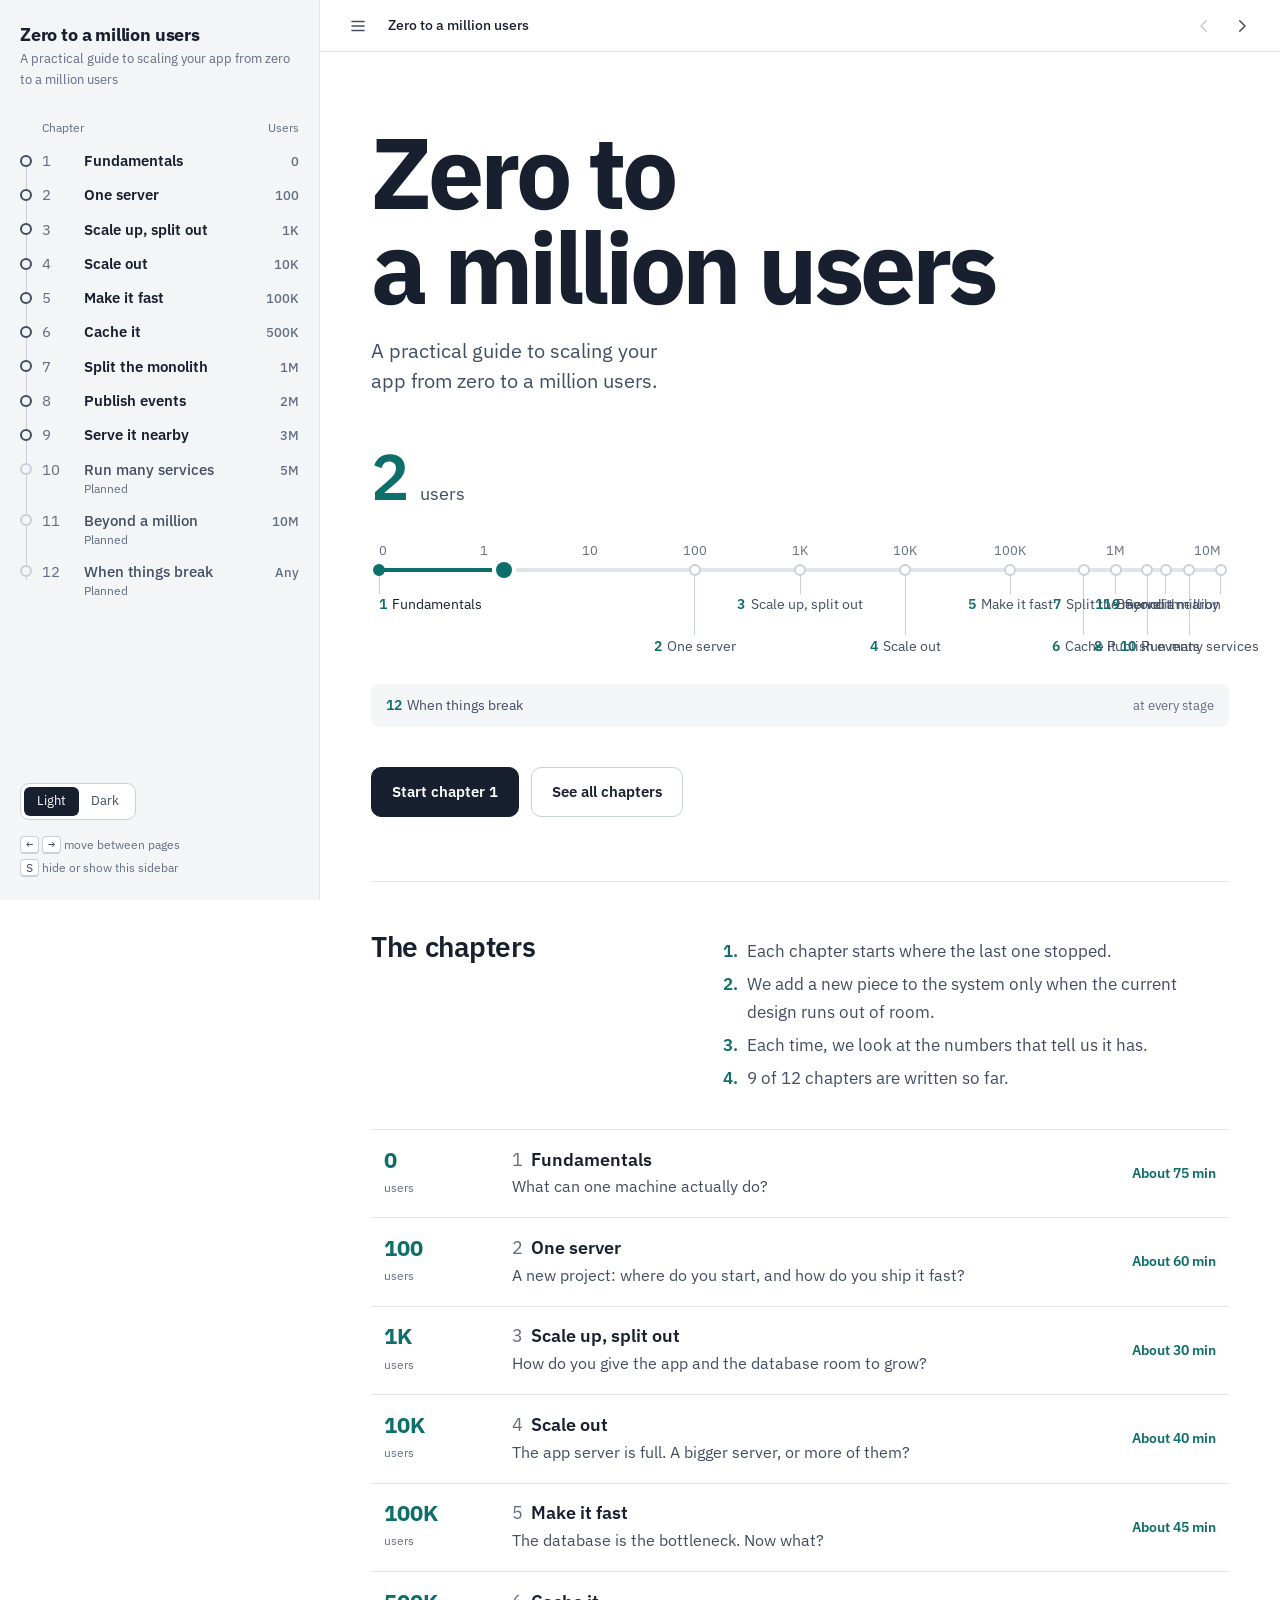
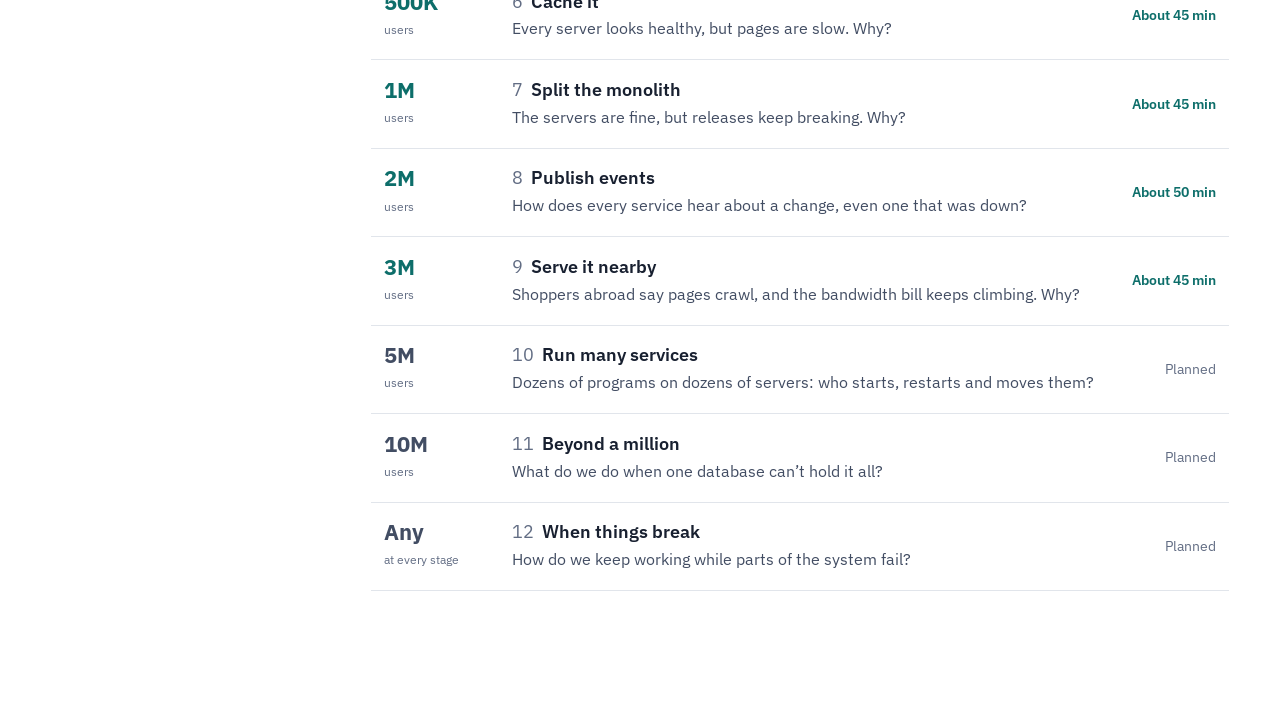
==== zero-to-million/index.html @ 0cfda25e "feat: add main" ====
<!doctype html>
<html lang="en">
<head>
<meta charset="utf-8">
<meta name="viewport" content="width=device-width, initial-scale=1, viewport-fit=cover">
<title>Zero to a Million Users</title>
<meta name="description" content="A practical guide to scaling your app from zero to a million users.">
<script>
  /* Pick the theme before anything paints: the saved choice, else light (it projects better). */
  (function () {
    var t = null;
    try { t = localStorage.getItem('ztm-theme'); } catch (e) {}
    document.documentElement.setAttribute('data-theme', t === 'dark' ? 'dark' : 'light');
  })();
</script>
<link rel="preconnect" href="https://fonts.googleapis.com">
<link rel="preconnect" href="https://fonts.gstatic.com" crossorigin>
<link rel="stylesheet" href="https://fonts.googleapis.com/css2?family=IBM+Plex+Sans:ital,wght@0,300;0,400;0,500;0,600;0,700;1,400&family=IBM+Plex+Mono:wght@400;500;600&display=swap">
<link rel="stylesheet" href="css/style.css">
</head>
<body>
<div class="shell" id="shell">

  <aside class="side" id="side" aria-label="Chapters">
    <a class="side-brand" href="#/">
      <span class="side-title">Zero to a million users</span>
      <span class="side-sub">A practical guide to scaling your app from zero to a million users</span>
    </a>
    <div class="side-head" aria-hidden="true"><span>Chapter</span><span>Users</span></div>
    <nav class="toc" id="toc"></nav>
    <div class="side-foot">
      <div class="theme" role="group" aria-label="Theme">
        <button type="button" data-theme-set="light" aria-pressed="true">Light</button>
        <button type="button" data-theme-set="dark" aria-pressed="false">Dark</button>
      </div>
      <p class="keys"><kbd>←</kbd> <kbd>→</kbd> move between pages<br><kbd>S</kbd> hide or show this sidebar</p>
    </div>
  </aside>

  <div class="scrim" id="scrim" hidden></div>

  <div class="stage">
    <header class="bar">
      <button type="button" class="icon-btn" id="sideToggle" aria-controls="side" aria-expanded="true" title="Hide or show chapters (S)">
        <svg viewBox="0 0 24 24" aria-hidden="true"><path d="M4 6h16M4 12h16M4 18h16"/></svg>
        <span class="sr">Chapters</span>
      </button>
      <div class="crumb" id="crumb"></div>
      <div class="pager">
        <span class="count" id="count"></span>
        <button type="button" class="icon-btn" id="prevBtn" title="Previous page (←)"><svg viewBox="0 0 24 24" aria-hidden="true"><path d="M15 5l-7 7 7 7"/></svg><span class="sr">Previous page</span></button>
        <button type="button" class="icon-btn" id="nextBtn" title="Next page (→)"><svg viewBox="0 0 24 24" aria-hidden="true"><path d="M9 5l7 7-7 7"/></svg><span class="sr">Next page</span></button>
      </div>
    </header>

    <main class="page" id="page" tabindex="-1"></main>
  </div>
</div>

<div class="tooltip" id="tip" role="tooltip" hidden></div>

<script src="js/chapters.js"></script>
<script src="js/ch1-fundamentals.js"></script>
<script src="js/ch2-one-server.js"></script>
<script src="js/ch3-scale-up.js"></script>
<script src="js/ch4-scale-out.js"></script>
<script src="js/ch5-make-it-fast.js"></script>
<script src="js/ch6-cache-it.js"></script>
<script src="js/ch7-split-the-monolith.js"></script>
<script src="js/ch8-publish-events.js"></script>
<script src="js/ch9-serve-it-nearby.js"></script>
<script src="js/widgets.js"></script>
<script src="js/app.js"></script>
</body>
</html>
---- zero-to-million/css/style.css ----
/* Zero to a million users
   Type: IBM Plex Sans for every word and IBM Plex Mono for every command. It is an
   engineering manual's typeface, and it keeps I, l and 1 apart in text full of I/O.
   Layout: one centred column that text, tables, terminals and diagrams all share, so
   every edge on a page lines up. A section's number hangs in the margin beside its
   title when the screen has room for it, as in a manual.
   Colour: teal marks where you are and what to do; amber marks what runs out.
   Chart colours keep one meaning everywhere: orange = CPU, blue = disk,
   aqua = network and waiting. */

:root, :root[data-theme="light"] {
  --paper: #f3f5f7;      /* sidebar, quiet surfaces */
  --sheet: #ffffff;      /* the reading surface */
  --ink: #182030;
  --ink-2: #424d63;
  --muted: #626d84;
  --rule: #e1e5eb;
  --rule-2: #c9d0db;
  --code-bg: #eef1f5;
  --accent: #0d6e6a;
  --accent-soft: #e3f1f0;
  --amber: #9a5600;
  --amber-soft: #fbf1e2;
  --amber-mark: #d4870a;   /* amber as a mark (dots), not as text */
  --hl: #ffe7a8;           /* highlighter behind linked code */
  --tip: #3d55c9;
  --tip-soft: #eef1fc;
  --chip-ink: #ffffff;     /* text on a filled teal or indigo chip */
  --b-db-ink: #ffffff;
  /* pipeline stages: one blue ramp, light to dark, because the stages are in order */
  --st0: #86b6ef; --st1: #3987e5; --st2: #1c5cab; --st3: #0d366b;
  --st-t0: #0f1522; --st-t1: #0f1522; --st-t2: #ffffff; --st-t3: #ffffff;
  --c-cpu: #eb6834;
  --c-disk: #2a78d6;
  --c-net: #1baf7a;
  --on-fill: #0f1522;
  --term-bg: #141c2b;
  --term-ink: #dbe3f0;
  --term-out: #aab6cc;
  --term-dim: #8592ab;
  --term-prompt: #6fd3b0;
  --scrim: rgba(12, 17, 26, 0.42);
  --shadow: rgba(18, 26, 40, 0.16);
  color-scheme: light;
}
:root[data-theme="dark"] {
  --paper: #0d121b;
  --sheet: #131a26;
  --ink: #e9edf4;
  --ink-2: #b8c1d3;
  --muted: #8b96ad;
  --rule: #222c3f;
  --rule-2: #34415b;
  --code-bg: #1c2535;
  --accent: #4fc7bd;
  --accent-soft: #15302f;
  --amber: #f0a742;
  --amber-soft: #2a2113;
  --amber-mark: #f0a742;
  --hl: #4d3d14;
  --tip: #9aabff;
  --tip-soft: #1b2142;
  --chip-ink: #0b1018;
  --b-db-ink: #0b1018;
  --st0: #9ec5f4; --st1: #5598e7; --st2: #2a78d6; --st3: #184f95;
  --st-t0: #0b1018; --st-t1: #0b1018; --st-t2: #ffffff; --st-t3: #ffffff;
  --c-cpu: #d95926;
  --c-disk: #3987e5;
  --c-net: #199e70;
  --on-fill: #0b1018;
  --term-bg: #0a0f17;
  --scrim: rgba(0, 0, 0, 0.55);
  --shadow: rgba(0, 0, 0, 0.5);
  color-scheme: dark;
}

/* Type and layout tokens, the same in both themes. The scale is built on a 17px
   reading size; each step up is about a quarter larger than the one before. */
:root {
  --sans: "IBM Plex Sans", "Segoe UI", system-ui, -apple-system, sans-serif;
  --mono: "IBM Plex Mono", "Cascadia Mono", ui-monospace, Consolas, monospace;

  --fs-xs: 0.8125rem;     /* 13: labels, counts */
  --fs-sm: 0.875rem;      /* 14: captions, sidebar, top bar */
  --fs-md: 0.9375rem;     /* 15: tables, terminal notes */
  --fs-ui: 1rem;          /* 16: widgets and callouts */
  --fs-body: 1.0625rem;   /* 17: reading text */
  --fs-lede: 1.125rem;    /* 18: a page's opening points */
  --fs-h3: 1.1875rem;     /* 19 */
  --fs-sub: 1.25rem;      /* 20: the line under a page title */
  --fs-h2: 1.625rem;      /* 26 */
  --fs-h1: 2.5rem;        /* 40 */

  --column: 60rem;        /* one width for text, tables, terminals and diagrams */
  --side-w: 20rem;
  --bar-h: 3.25rem;
  --toc-dot: 12px;        /* sidebar: the dot on the rail, and the gap after it */
  --toc-gap: 0.625rem;
  --toc-num: 2rem;
}

/* ---------- base ---------- */

*, *::before, *::after { box-sizing: border-box; }
html { font-size: 100%; -webkit-text-size-adjust: 100%; }
@media (min-width: 100em) { html { font-size: 106.25%; } }   /* 17px on very wide screens and projectors */
body {
  margin: 0;
  background: var(--sheet);
  color: var(--ink);
  font-family: var(--sans);
  font-size: 1rem;
  line-height: 1.6;
  -webkit-font-smoothing: antialiased;
  text-rendering: optimizeLegibility;
}
button, input { font: inherit; color: inherit; }
button { cursor: pointer; }
a { color: var(--accent); text-underline-offset: 0.2em; text-decoration-thickness: 1px; }
:focus-visible { outline: 2px solid var(--accent); outline-offset: 2px; border-radius: 4px; }
code { font-family: var(--mono); font-size: 0.875em; background: var(--code-bg); padding: 0.1em 0.35em; border-radius: 4px; }
strong, b { font-weight: 600; }
h1, h2, h3, h4 { color: var(--ink); text-wrap: balance; }
p, li, dd { text-wrap: pretty; }
.sr { position: absolute; width: 1px; height: 1px; overflow: hidden; clip: rect(0 0 0 0); white-space: nowrap; }

/* ---------- shell ---------- */

.shell { display: grid; grid-template-columns: var(--side-w) minmax(0, 1fr); min-height: 100vh; }
.shell.side-hidden { grid-template-columns: minmax(0, 1fr); }
.shell.side-hidden .side { display: none; }
.stage { min-width: 0; }

/* ---------- sidebar ---------- */

.side {
  position: sticky; top: 0; height: 100vh; overflow-y: auto;
  display: flex; flex-direction: column;
  padding: 1.5rem 0.75rem 1.25rem;
  background: var(--paper);
  border-right: 1px solid var(--rule);
}
.side-brand { display: block; padding: 0 0.5rem; margin-bottom: 1.75rem; color: var(--ink); text-decoration: none; }
.side-title { display: block; font-size: 1.125rem; font-weight: 700; letter-spacing: -0.01em; line-height: 1.2; }
.side-sub { display: block; margin-top: 0.2rem; font-size: var(--fs-xs); color: var(--muted); }

/* Chapters read like a book's contents: number, title, and the number of users
   where the page number would be. The rail joins the chapters in order. */
.side-head {
  display: flex; justify-content: space-between;
  padding: 0 0.5rem 0.4rem calc(0.5rem + var(--toc-dot) + var(--toc-gap));
  font-size: 0.75rem; color: var(--muted);
}
.toc-list { position: relative; list-style: none; margin: 0; padding: 0; }
.toc-list::before {
  content: ""; position: absolute; top: 1.2rem; bottom: 1.6rem;
  left: calc(0.5rem + var(--toc-dot) / 2 - 0.5px); width: 1px; background: var(--rule-2);
}
.toc-ch > a {
  display: grid; grid-template-columns: var(--toc-dot) var(--toc-num) minmax(0, 1fr) auto;
  column-gap: var(--toc-gap); align-items: baseline;
  padding: 0.45rem 0.5rem; border-radius: 8px;
  font-size: 0.9375rem; line-height: 1.3; color: var(--ink); text-decoration: none;
}
.toc-ch > a:hover, .toc-ch > a[aria-current] { background: var(--sheet); }
.toc-dot {
  position: relative; z-index: 1; align-self: start; margin-top: calc(0.65em - var(--toc-dot) / 2);
  width: var(--toc-dot); height: var(--toc-dot); border-radius: 50%;
  border: 2px solid var(--ink-2); background: var(--paper);
}
.toc-ch.planned .toc-dot { border-color: var(--rule-2); }
.toc-ch.active .toc-dot { background: var(--accent); border-color: var(--accent); box-shadow: 0 0 0 3px var(--accent-soft); }
.toc-n { color: var(--muted); font-variant-numeric: tabular-nums; }
.toc-name { font-weight: 600; }
.toc-name small { display: block; margin-top: 0.1rem; font-size: 0.75rem; font-weight: 400; color: var(--muted); }
.toc-ch.planned .toc-name { font-weight: 500; color: var(--ink-2); }
.toc-users { font-size: var(--fs-xs); font-weight: 500; color: var(--muted); font-variant-numeric: tabular-nums; }
.toc-ch.active .toc-users { color: var(--accent); }

/* A chapter's pages sit to the right of the rail, numbers under chapter numbers. */
.toc-secs { list-style: none; margin: 0.15rem 0 0.75rem; padding: 0; }
.toc-secs a {
  display: grid; grid-template-columns: var(--toc-num) minmax(0, 1fr); column-gap: var(--toc-gap); align-items: baseline;
  margin-left: calc(0.5rem + var(--toc-dot));     /* the highlight starts just right of the rail */
  padding: 0.3rem 0.5rem 0.3rem var(--toc-gap);
  border-radius: 6px; font-size: var(--fs-sm); line-height: 1.35; color: var(--ink-2); text-decoration: none;
}
.toc-secs a:hover { background: var(--sheet); color: var(--ink); }
.toc-secs .toc-n { font-size: var(--fs-xs); }
.toc-secs a[aria-current] { background: var(--accent-soft); color: var(--ink); font-weight: 600; }
.toc-secs a[aria-current] .toc-n { color: var(--accent); }
.toc-group {
  padding: 0.85rem 0.5rem 0.2rem calc(0.5rem + var(--toc-dot) + var(--toc-gap));
  font-size: 0.75rem; font-weight: 600; color: var(--muted);
}
.toc-group:first-child { padding-top: 0.3rem; }

.side-foot { margin-top: auto; padding: 1.75rem 0.5rem 0; }
.theme { display: inline-flex; padding: 3px; border: 1px solid var(--rule-2); border-radius: 9px; background: var(--sheet); }
.theme button { padding: 0.25rem 0.8rem; border: 0; border-radius: 6px; background: transparent; font-size: var(--fs-xs); color: var(--ink-2); }
.theme button[aria-pressed="true"] { background: var(--ink); color: var(--sheet); }
.keys { margin: 0.9rem 0 0; font-size: 0.75rem; line-height: 1.9; color: var(--muted); }
kbd {
  font-family: var(--mono); font-size: 0.72rem; padding: 0 0.32rem;
  border: 1px solid var(--rule-2); border-bottom-width: 2px; border-radius: 4px;
  background: var(--sheet); color: var(--ink-2);
}

/* ---------- top bar ---------- */

.bar {
  position: sticky; top: 0; z-index: 10;
  display: flex; align-items: center; gap: 0.75rem;
  height: var(--bar-h); padding: 0 clamp(0.75rem, 2vw, 1.25rem);
  background: color-mix(in srgb, var(--sheet) 90%, transparent);
  -webkit-backdrop-filter: blur(10px); backdrop-filter: blur(10px);
  border-bottom: 1px solid var(--rule);
}
.icon-btn {
  display: grid; place-items: center; width: 2.25rem; height: 2.25rem; flex: none;
  border: 0; border-radius: 8px; background: transparent; color: var(--ink-2);
}
.icon-btn:hover:not(:disabled) { background: var(--paper); color: var(--ink); }
.icon-btn:disabled { opacity: 0.3; cursor: default; }
.icon-btn svg { width: 1.125rem; height: 1.125rem; fill: none; stroke: currentColor; stroke-width: 2; stroke-linecap: round; stroke-linejoin: round; }
.crumb { flex: 1; min-width: 0; display: flex; align-items: baseline; gap: 0.5rem; font-size: var(--fs-sm); white-space: nowrap; }
.crumb a, .crumb span { flex: none; color: var(--muted); text-decoration: none; }
.crumb a:hover { color: var(--accent); }
.crumb .sep { color: var(--rule-2); }
.crumb b { min-width: 0; overflow: hidden; text-overflow: ellipsis; font-weight: 500; color: var(--ink); }
.pager { display: flex; align-items: center; gap: 0.125rem; }
.count { margin-right: 0.5rem; font-size: var(--fs-xs); color: var(--muted); font-variant-numeric: tabular-nums; white-space: nowrap; }

/* ---------- page: one centred column for text and diagrams alike ---------- */

.page {
  container: page / inline-size;
  padding: 3.5rem clamp(1.25rem, 4vw, 3.5rem) 6rem;
  font-size: var(--fs-body); line-height: 1.65; outline: none;
}
.page-inner { max-width: var(--column); margin-inline: auto; }
.page .page-inner > * { max-width: none; margin-inline: 0; }   /* every block takes the full column, so the edges line up */

.page-inner > p { margin-block: 1rem; }
.page h2 { margin-block: 3.5rem 0.875rem; font-size: var(--fs-h2); font-weight: 600; line-height: 1.2; letter-spacing: -0.015em; }
.page h3 { margin-block: 0 0.5rem; font-size: var(--fs-h3); font-weight: 600; line-height: 1.35; }
.page-inner > h3.read-head { margin-block: 2.25rem 0.375rem; }

/* A page's own header. The number hangs in the margin when there is room for it. */
.sec-head { position: relative; margin-bottom: 2.75rem; }
.sec-kicker { display: flex; align-items: baseline; gap: 0.625rem; margin: 0 0 0.625rem; font-size: var(--fs-sm); line-height: 1.3; }
.sec-num { font-weight: 600; color: var(--accent); font-variant-numeric: tabular-nums; }
.sec-group { color: var(--muted); }
.sec-head h1 { margin: 0; font-size: var(--fs-h1); font-weight: 600; line-height: 1.12; letter-spacing: -0.022em; }
.sec-sub { margin: 0.875rem 0 0; max-width: 40rem; font-size: var(--fs-sub); line-height: 1.5; color: var(--ink-2); text-wrap: balance; }
@container page (min-width: 74rem) {   /* the column plus room for the number on both sides */
  .sec-kicker {
    position: absolute; top: 0; right: calc(100% + 1.75rem);
    flex-direction: column; align-items: flex-end; gap: 0.3rem; margin: 0; white-space: nowrap;
  }
  .sec-num { font-size: var(--fs-h1); line-height: 1.12; font-weight: 300; letter-spacing: -0.02em; }
}

.lede { font-size: var(--fs-lede); line-height: 1.6; }
.page-inner > p.lede { margin-block: 0 2.25rem; }
.caption { font-size: var(--fs-sm); line-height: 1.5; color: var(--muted); }
.page-inner > p.caption { margin-top: -0.25rem; }

/* Numbered points: the default way text is written on every page. Native
   markers, so a list that continues after a widget can use start="…". */
ol.points { margin-block: 1rem; padding-left: 1.75rem; }
ol.points > li { margin-block: 0.5rem; padding-left: 0.3rem; }
ol.points > li::marker { color: var(--accent); font-weight: 600; font-variant-numeric: tabular-nums; }
.page-inner > ol.lede { margin-block: 0 2.25rem; }
ol.points.lede > li { margin-block: 0.45rem; }
.note ol.points { margin: 0; padding-left: 1.5rem; }
.note p + ol.points { margin-top: 0.5rem; }
.note.rule ol.points > li::marker { color: var(--ink-2); }
.split ol.points { margin: 0; padding-left: 1.5rem; color: var(--ink-2); }
.split ol.points > li { margin: 0.4rem 0; }

ul.plain { padding-left: 1.2rem; }
ul.plain li { margin: 0.75rem 0; padding-left: 0.2rem; }
ul.plain li::marker { color: var(--accent); }

ol.steps { list-style: none; padding: 0; counter-reset: step; }
ol.steps li { position: relative; margin: 0.9rem 0; padding-left: 2.6rem; counter-increment: step; }
ol.steps li::before {
  content: counter(step); position: absolute; left: 0; top: 0.1em;
  width: 1.75rem; height: 1.75rem; display: grid; place-items: center;
  border: 1.5px solid var(--accent); border-radius: 50%;
  font-size: var(--fs-sm); font-weight: 600; color: var(--accent); line-height: 1;
}
.uses { display: inline-block; margin-left: 0.35rem; padding: 0 0.45rem; border-radius: 5px; background: var(--paper); border: 1px solid var(--rule); font-size: 0.75rem; font-weight: 600; color: var(--ink-2); white-space: nowrap; }

.figures { display: grid; grid-template-columns: repeat(auto-fit, minmax(13rem, 1fr)); gap: 1.5rem 2.25rem; margin-block: 2.5rem; }
.fig { padding-top: 0.9rem; border-top: 1px solid var(--rule-2); }
.fig b { display: block; margin-bottom: 0.35rem; font-size: 1.75rem; font-weight: 600; line-height: 1.1; letter-spacing: -0.015em; }
.fig small { display: block; margin-bottom: 0.25rem; font-size: var(--fs-sm); font-weight: 600; color: var(--accent); }
.fig span { display: block; font-size: var(--fs-md); color: var(--ink-2); }

.split { display: grid; grid-template-columns: 1fr 1fr; gap: 2.5rem; margin-block: 2.25rem; }
.split > div + div { padding-left: 2.5rem; border-left: 1px solid var(--rule); }
.split p { margin: 0; color: var(--ink-2); }

dl.terms { margin-block: 2rem; }
dl.terms > div { display: grid; grid-template-columns: 9rem 1fr; gap: 1.25rem; padding: 0.9rem 0; border-top: 1px solid var(--rule); }
dl.terms > div:last-child { border-bottom: 1px solid var(--rule); }
dl.terms dt { font-weight: 600; }
dl.terms dd { margin: 0; color: var(--ink-2); }

/* ---------- callouts ---------- */

.note { margin-block: 2.25rem; padding: 1.15rem 1.4rem 1.2rem; border-left: 3px solid; border-radius: 0 10px 10px 0; font-size: var(--fs-ui); line-height: 1.6; }
.page .note h3 { margin: 0 0 0.45rem; font-size: var(--fs-ui); font-weight: 600; letter-spacing: 0; }
.note p { margin: 0; }
.note ul { margin: 0; padding-left: 1.1rem; }
.note li { margin: 0.5rem 0; }
.note.design { border-color: var(--accent); background: var(--accent-soft); }
.note.design h3 { color: var(--accent); }
.note.design li::marker { color: var(--accent); }
.note.design li { margin: 0.6rem 0; }
.note.rule { border-color: var(--ink-2); background: var(--paper); }
.note.rule h3 { color: var(--ink); }
.note.tip { border-color: var(--tip); background: var(--tip-soft); }
.note.tip h3 { color: var(--tip); }
.note.tip li::marker { color: var(--tip); }
.note.tip .compile { margin: 1.1rem 0; }
.note.tip .cp-panel:not(.cp-dark) { background: var(--sheet); }
.note.tip .table-wrap { margin: 1rem 0; }
.note.tip table.data td, .note.tip table.data th { background: transparent; }
.note.tip ol.points + .compile, .note.tip .table-wrap + ol.points { margin-top: 1rem; }
.note.runs-out, .note.important { border-color: var(--amber); background: var(--amber-soft); }
.note.runs-out h3, .note.important h3 { color: var(--amber); }
.note.runs-out li::marker, .note.important li::marker { color: var(--amber); }

/* ---------- tables ---------- */

.table-wrap { overflow-x: auto; margin-block: 1.75rem; }
table.data { width: 100%; border-collapse: collapse; font-size: var(--fs-md); line-height: 1.5; }
table.data th { padding: 0.55rem 1rem 0.55rem 0; border-bottom: 1px solid var(--rule-2); text-align: left; vertical-align: bottom; font-size: var(--fs-xs); font-weight: 600; color: var(--muted); }
table.data td { padding: 0.75rem 1rem 0.75rem 0; border-bottom: 1px solid var(--rule); vertical-align: top; color: var(--ink-2); }
table.data td:first-child { font-weight: 600; color: var(--ink); }
table.data th:first-child, table.data td:first-child { padding-left: 0.75rem; }
table.data th:last-child, table.data td:last-child { padding-right: 0.75rem; }
table.data .num { text-align: right; white-space: nowrap; font-variant-numeric: tabular-nums; }
table.data tr.hl td { background: var(--amber-soft); }
table.data tr.hl td:first-child { box-shadow: inset 3px 0 0 var(--amber); }
table.use code { white-space: nowrap; }
table.cols tr.group td { padding-top: 1.1rem; background: var(--paper); font-weight: 600; color: var(--ink); }
table.cols tr.group td code { font-size: 0.9em; }
table.cols td:first-child code { white-space: nowrap; }

/* ---------- terminal ---------- */

.term { position: relative; margin-block: 2.25rem; padding: 1.1rem 1.4rem 1.25rem; border-radius: 12px; background: var(--term-bg); color: var(--term-ink); }
.term figcaption { margin-bottom: 0.75rem; font-size: var(--fs-xs); color: var(--term-dim); }
.term pre { margin: 0; overflow-x: auto; font-family: var(--mono); font-size: 0.84rem; line-height: 1.7; }
.term .p { color: var(--term-prompt); }
.term .o { color: var(--term-out); }
.term .c { color: var(--term-dim); }
.term .wrap { white-space: pre-wrap; overflow-wrap: anywhere; }   /* one long log line that may wrap */
.term-note { margin: 1rem 0 0; padding-top: 0.9rem; border-top: 1px solid rgba(255, 255, 255, 0.1); font-size: var(--fs-md); line-height: 1.6; }
ol.term-note { padding-left: 1.5rem; }
ol.term-note > li { margin: 0.35rem 0; }
ol.term-note > li::marker { color: var(--term-prompt); }
.term-note code { background: rgba(255, 255, 255, 0.09); color: #fff; }
.copy {
  position: absolute; top: 0.75rem; right: 0.85rem; padding: 0.15rem 0.6rem;
  border: 1px solid rgba(255, 255, 255, 0.18); border-radius: 6px;
  background: transparent; font-size: 0.75rem; color: var(--term-dim);
}
.copy:hover { color: #fff; border-color: rgba(255, 255, 255, 0.4); }

/* ---------- 1.1: one line of Python down to machine instructions ---------- */

.compile { display: grid; grid-template-columns: 1fr auto 1fr; gap: 0.9rem; margin: 1.6rem 0 0.8rem; max-width: 56rem; }
.cp-panel { min-width: 0; padding: 0.9rem 1.1rem 1rem; border: 1px solid var(--rule-2); border-radius: 12px; background: var(--paper); }
.cp-dark { border: 0; border-left: 3px solid var(--c-cpu); background: var(--term-bg); color: var(--term-ink); }
.cp-wide { grid-column: 1 / -1; }
.cp-head { display: flex; flex-wrap: wrap; justify-content: space-between; align-items: baseline; gap: 0.2rem 1rem; margin: 0 0 0.6rem; font-size: 0.9rem; }
.cp-head span { font-size: 0.82rem; color: var(--muted); }
.cp-dark .cp-head span { color: var(--term-dim); }
.cp-dark .cp-head code { background: rgba(255, 255, 255, 0.09); color: #fff; }
.cp-code { margin: 0; overflow-x: auto; font-family: var(--mono); font-size: 0.86rem; line-height: 1.7; }
.cp-dim { color: var(--muted); }
.cp-dark .cp-dim { color: var(--term-dim); }
.cp-arrow { display: grid; place-items: center; color: var(--muted); }
.cp-arrow svg { width: 1.6rem; height: 1.6rem; fill: none; stroke: currentColor; stroke-width: 2; stroke-linecap: round; stroke-linejoin: round; }
.compile [data-k] { padding: 0 0.12em; border-radius: 3px; transition: background-color 0.15s; }
.compile [data-k="mul"] { box-shadow: inset 0 -2px 0 var(--c-cpu); }   /* the step expanded in panel 3 */
.compile:has([data-k="load"]:hover) [data-k="load"],
.compile:has([data-k="const"]:hover) [data-k="const"],
.compile:has([data-k="mul"]:hover) [data-k="mul"],
.compile:has([data-k="ret"]:hover) [data-k="ret"] { background: var(--hl); }

/* ---------- 1.1: the clock and the pipeline ---------- */

.pl-controls { display: flex; flex-wrap: wrap; align-items: center; gap: 0.8rem 1.4rem; margin-bottom: 0.9rem; }
.pl-controls .w-field { flex: 1 1 16rem; max-width: 26rem; }
.btn-sm { min-width: 5.5rem; padding: 0.45rem 1rem; border: 1px solid var(--ink); border-radius: 8px; background: var(--ink); color: var(--sheet); font-size: 0.9rem; font-weight: 600; }
.btn-sm:hover { background: var(--accent); border-color: var(--accent); }
.sw.st0 { background: var(--st0); } .sw.st1 { background: var(--st1); } .sw.st2 { background: var(--st2); } .sw.st3 { background: var(--st3); }
.pl-grid { display: grid; grid-template-columns: 9.5rem repeat(var(--ticks), minmax(0, 1fr)); gap: 4px; margin-top: 0.4rem; }
.pl-lab { display: flex; align-items: center; gap: 0.45rem; font-size: 0.88rem; line-height: 1.2; }
.pl-lab b { color: var(--accent); }
.pl-head { padding: 0.15rem 0; border-radius: 4px; text-align: center; font-size: 0.76rem; color: var(--muted); }
.pl-head.now { background: var(--ink); color: var(--sheet); font-weight: 600; }
.pl-clock { display: flex; align-items: center; height: 1.8rem; color: var(--accent); }
.pl-clock.future { color: var(--rule-2); }
.pl-clock svg { width: 100%; height: 100%; fill: none; stroke: currentColor; stroke-width: 2; stroke-linejoin: round; }
.pl-clock path { vector-effect: non-scaling-stroke; }
.pl-clock.now svg { stroke-width: 3.5; }
.pl-cell { display: grid; place-items: center; height: 2.1rem; border-radius: 4px; font-size: 0.78rem; font-weight: 600; transition: background-color 0.2s, color 0.2s; }
.pl-cell.s0 { background: var(--st0); color: var(--st-t0); }
.pl-cell.s1 { background: var(--st1); color: var(--st-t1); }
.pl-cell.s2 { background: var(--st2); color: var(--st-t2); }
.pl-cell.s3 { background: var(--st3); color: var(--st-t3); }
.pl-cell.future { background: transparent; color: transparent; box-shadow: inset 0 0 0 1px var(--rule); }
.pl-cell.now { box-shadow: 0 0 0 2px var(--sheet), 0 0 0 4px var(--accent); }
.pl-cell .s { display: none; }
.pl-empty { height: 2.1rem; }

/* ---------- 1.2: processes, threads and turns on a core ---------- */

.pt-procs { display: grid; grid-template-columns: 3fr auto 2fr; gap: 0.7rem; }
.pa { --pc: var(--accent); --pc-soft: var(--accent-soft); }
.pb { --pc: var(--tip); --pc-soft: var(--tip-soft); }
.pt-proc { display: flex; flex-direction: column; gap: 0.55rem; padding: 0.9rem 1rem 1rem; border: 2px solid var(--pc); border-radius: 12px; background: var(--pc-soft); }
.pt-title { display: flex; flex-wrap: wrap; align-items: baseline; gap: 0.2rem 0.6rem; margin: 0; }
.pt-title b { color: var(--pc); font-size: 1.05rem; }
.pt-title span { font-size: 0.85rem; color: var(--ink-2); }
.pt-mem { padding: 0.45rem 0.7rem; border: 1px solid var(--rule-2); border-radius: 8px; background: var(--sheet); font-size: 0.84rem; line-height: 1.35; }
.pt-mem b { display: block; }
.pt-mem span { color: var(--ink-2); }
.pt-threads { display: grid; grid-template-columns: repeat(auto-fit, minmax(7.5rem, 1fr)); gap: 0.5rem; }
.pt-thread { display: flex; flex-direction: column; gap: 0.1rem; padding: 0.5rem 0.6rem; border-left: 4px solid var(--pc); border-radius: 8px; background: var(--sheet); font-size: 0.82rem; line-height: 1.3; transition: box-shadow 0.2s, opacity 0.2s; }
.pt-thread b { font-size: 0.9rem; }
.pt-job { color: var(--ink-2); }
.pt-own { font-size: 0.74rem; color: var(--muted); }
.pt-state { display: flex; align-items: center; gap: 0.35rem; margin-top: 0.35rem; font-size: 0.76rem; font-weight: 600; }
.pt-state::before { content: ""; flex: none; width: 0.6rem; height: 0.6rem; border-radius: 50%; background: var(--rule-2); }
.pt-thread.running { box-shadow: 0 0 0 2px var(--pc); }
.pt-thread.running .pt-state::before { background: var(--pc); }
.pt-thread.ready .pt-state::before { background: var(--amber-mark); }
.pt-thread.sleeping { opacity: 0.7; }
.pt-note { margin: 0; font-size: 0.8rem; font-weight: 600; color: var(--pc); }
.pt-wall { display: flex; justify-content: center; width: 1.6rem; background: linear-gradient(var(--ink-2), var(--ink-2)) center / 3px 100% no-repeat; }
.pt-wall span { padding: 0.4rem 0; background: var(--sheet); writing-mode: vertical-rl; transform: rotate(180deg); font-size: 0.74rem; font-weight: 600; color: var(--ink-2); white-space: nowrap; align-self: center; }
.pt-kernel { display: flex; flex-wrap: wrap; gap: 0.2rem 0.7rem; margin: 0.8rem 0 0.6rem; padding: 0.55rem 0.9rem; border-radius: 8px; background: var(--ink); color: var(--sheet); font-size: 0.86rem; }
.pt-hw { display: grid; grid-template-columns: auto 1fr; gap: 0.6rem; }
.pt-cores { display: flex; gap: 0.6rem; }
.pt-core, .pt-queue { padding: 0.45rem 0.7rem 0.6rem; border-radius: 10px; }
.pt-core { width: 8rem; border: 2px solid var(--ink-2); background: var(--paper); }
.pt-queue { border: 1px solid var(--rule-2); }
.pt-core small, .pt-queue small { display: block; margin-bottom: 0.35rem; font-size: 0.74rem; color: var(--muted); }
.pt-slot { display: flex; flex-wrap: wrap; gap: 0.4rem; min-height: 1.9rem; }
.pt-chip { display: inline-grid; place-items: center; min-width: 2.6rem; padding: 0.25rem 0.5rem; border-radius: 6px; background: var(--pc); color: var(--chip-ink); font-size: 0.85rem; font-weight: 700; }
.pt-controls { display: flex; flex-wrap: wrap; align-items: center; gap: 0.6rem 1rem; margin-top: 1rem; }
.pt-count { font-size: 0.86rem; color: var(--muted); }

/* ---------- 1.3: reading the CPU line, three example servers ---------- */

.cpu-line { display: grid; grid-template-columns: repeat(5, 1fr); gap: 6px; max-width: 50rem; margin: 1rem 0 0.6rem; }
.cpu-line div { padding: 0.6rem 0.75rem; border: 1px solid var(--rule); border-radius: 8px; background: var(--paper); }
.cpu-line code { display: block; padding: 0; background: none; font-size: 1rem; font-weight: 600; color: var(--ink); }
.cpu-line span { display: block; margin-top: 0.2rem; font-size: 0.84rem; line-height: 1.3; color: var(--ink-2); }
.sw.idle { background: var(--rule-2); }
.cases { display: grid; grid-template-columns: repeat(3, minmax(0, 1fr)); gap: 0.9rem; margin: 0.4rem 0 1.2rem; }
.case { display: flex; flex-direction: column; gap: 0.7rem; padding: 1rem 1.1rem 1.1rem; border: 1px solid var(--rule-2); border-radius: 12px; }
.page .case h4 { margin: 0; font-size: 1.02rem; }
.cnums { display: grid; grid-template-columns: repeat(4, 1fr); gap: 4px; }
.cnums span { display: flex; flex-direction: column; align-items: center; padding: 0.35rem 0.2rem 0.3rem; border-radius: 6px; background: var(--paper); font-family: var(--mono); font-size: 0.74rem; color: var(--muted); }
.cnums b { font-size: 1.05rem; font-weight: 600; color: var(--ink); }
.cnums .hot { background: var(--ink); color: var(--sheet); }
.cnums .hot b { color: var(--sheet); }
.cbar { display: flex; gap: 2px; height: 0.9rem; }
.cbar i { display: block; min-width: 2px; flex-basis: 0; }
.cbar i:last-child { border-radius: 0 4px 4px 0; }
.cbar .w { background: var(--c-cpu); }
.cbar .d { background: var(--c-disk); }
.cbar .i { background: var(--rule-2); }
.case dl { display: grid; gap: 0.2rem; margin: 0; font-size: 0.9rem; line-height: 1.45; }
.case dt { margin-top: 0.3rem; font-size: 0.78rem; font-weight: 600; color: var(--muted); }
.case dd { margin: 0; color: var(--ink-2); }
.case dd strong { color: var(--ink); }

/* ---------- 1.5: one event-loop thread, many connections ---------- */

.ev-conns { display: grid; grid-template-columns: repeat(4, minmax(0, 1fr)); gap: 0.5rem; }
.ev-conn { display: flex; flex-direction: column; gap: 0.15rem; min-height: 4.4rem; padding: 0.5rem 0.65rem; border: 1px solid var(--rule-2); border-left-width: 4px; border-radius: 8px; font-size: 0.82rem; line-height: 1.3; transition: background-color 0.2s, border-color 0.2s; }
.ev-conn b { font-size: 0.92rem; }
.ev-conn .ev-st { color: var(--ink-2); }
.ev-conn.waiting { border-left-color: var(--rule-2); }
.ev-conn.waiting .ev-st { color: var(--muted); }
.ev-conn.ready { border-color: var(--amber-mark); background: var(--amber-soft); }
.ev-conn.busy { border-color: var(--accent); background: var(--accent-soft); box-shadow: 0 0 0 1px var(--accent); }
.ev-row { display: grid; grid-template-columns: 1fr 2fr; gap: 0.6rem; margin-top: 0.7rem; }
.ev-kernel, .ev-thread { padding: 0.55rem 0.8rem 0.7rem; border-radius: 10px; }
.ev-kernel { border: 1px solid var(--rule-2); }
.ev-kernel small, .ev-thread small { display: block; margin-bottom: 0.35rem; font-size: 0.74rem; color: var(--muted); }
.ev-kernel em { font-size: 0.86rem; color: var(--muted); }
.ev-ready { display: flex; flex-wrap: wrap; gap: 0.4rem; min-height: 1.9rem; align-items: center; }
.ev-thread { background: var(--ink); color: var(--sheet); }
.ev-thread small { color: var(--sheet); opacity: 0.7; }
.ev-thread p { margin: 0; font-size: 0.92rem; line-height: 1.45; }
.ev-thread code { background: rgba(255, 255, 255, 0.12); color: inherit; }

/* ---------- Measuring: the percentile strip ---------- */

.pct-wrap { position: relative; padding-top: 3.4rem; }
.pct-strip { display: flex; gap: 1px; height: 2.2rem; }
.pct-strip i { flex: 1 1 0; min-width: 0; background: var(--c-disk); opacity: 0.55; }
.pct-strip i.slow { background: var(--c-cpu); opacity: 1; }
.pct-strip i.m50, .pct-strip i.m99 { opacity: 1; box-shadow: 0 0 0 2px var(--sheet), 0 0 0 4px var(--ink); position: relative; z-index: 1; }
.pct-strip i:last-child { border-radius: 0 4px 4px 0; }
.sw.pfast { background: var(--c-disk); opacity: 0.55; }
.sw.pslow { background: var(--c-cpu); }
.pct-label { position: absolute; top: 0; font-size: 0.86rem; white-space: nowrap; color: var(--ink-2); }
.pct-label b { color: var(--ink); }
.pct-label::after { content: ""; position: absolute; top: 1.6rem; width: 1px; height: 1.4rem; background: var(--ink-2); }
.pct-label.l50 { left: 49.5%; transform: translateX(-50%); }
.pct-label.l50::after { left: 50%; }
.pct-label.l99 { right: 1.5%; text-align: right; }
.pct-label.l99::after { right: 0; }
.pct-axis { display: flex; justify-content: space-between; margin-top: 0.4rem; font-size: 0.78rem; color: var(--muted); }

/* ---------- Chapter 2: the pilot architecture and its memory budget ---------- */

.ar2 { position: relative; display: grid; grid-template-columns: 10.5rem minmax(0, 1fr); gap: 2.6rem; align-items: start; }
.ar2-wires { position: absolute; left: 0; top: 0; z-index: 1; overflow: visible; pointer-events: none; }
.ar2-wires .wire { fill: none; stroke: var(--ink-2); stroke-width: 1.5; opacity: 0.55; transition: stroke 0.2s, opacity 0.2s; }
.ar2-wires .wire.slow { stroke-dasharray: 4 4; }
.ar2-wires .wire.on { stroke: var(--accent); stroke-width: 2.5; opacity: 1; }
.ar2-wires marker path { fill: var(--ink-2); }
.ar2-wires text { font-size: 11px; font-weight: 600; fill: var(--muted); paint-order: stroke; stroke: var(--sheet); stroke-width: 4px; }
.ar2-wires .joint { fill: var(--ink-2); opacity: 0.7; }
.ar2-wires .pkt { fill: var(--c-cpu); stroke: var(--sheet); stroke-width: 2; }
.ar2-wires .pkt.back { fill: var(--accent); }
.nd { position: relative; z-index: 2; display: flex; flex-direction: column; align-items: center; gap: 0.15rem; padding: 0.55rem 0.5rem 0.6rem; border: 1px solid var(--rule-2); border-radius: 10px; background: var(--sheet); text-align: center; font-size: 0.78rem; line-height: 1.25; transition: opacity 0.2s, box-shadow 0.2s; }
.nd b { font-size: 0.86rem; }
.nd span { color: var(--ink-2); }
.ic { display: grid; place-items: center; width: 2.3rem; height: 2.3rem; margin-bottom: 0.25rem; border-radius: 7px; }
.ic svg { width: 1.55rem; height: 1.55rem; fill: none; stroke: #ffffff; stroke-width: 2; stroke-linecap: round; stroke-linejoin: round; }
.c-user { background: #232f3e; }
.c-net { background: #8c4fff; }
.c-sec { background: #dd344c; }
.c-cpu { background: #ed7100; }
.c-sto { background: #7aa116; }
.c-sw { background: #3b4a5f; }
.ar2-k { display: flex; align-items: center; margin: 0 0 0.7rem; font-size: 0.76rem; font-weight: 600; color: var(--muted); }
.ar2-k .ic { display: inline-grid; width: 1.5rem; height: 1.5rem; margin: 0 0.45rem 0 0; border-radius: 5px; }
.ar2-k .ic svg { width: 1.05rem; height: 1.05rem; }
.ar2-left { display: flex; flex-direction: column; gap: 3rem; padding-top: 4.6rem; }
.ar2-region { padding: 0.7rem 0.9rem 0.9rem; border: 2px solid var(--ink-2); border-radius: 12px; }
.ar2-vpc { padding: 0.6rem 0.8rem 0.9rem; border: 1.5px solid var(--accent); border-radius: 10px; background: var(--accent-soft); }
.ar2-row { display: flex; align-items: flex-start; gap: 2.6rem; }
.ar2-edge { display: flex; flex-direction: column; gap: 2.4rem; flex: none; width: 8.2rem; padding-top: 2.4rem; }
.ar2-ec2 { flex: 1; min-width: 0; padding: 0.6rem 0.8rem 0.8rem; border: 2px solid #ed7100; border-radius: 10px; background: var(--sheet); }
.ar2-sw, .ar2-disk { display: grid; grid-template-columns: repeat(3, minmax(0, 1fr)); gap: 2.4rem; }
.ar2-disk { margin-top: 2.2rem; }
.ar2-disk .nd { grid-column: 3; }
.ar2-bak { display: flex; justify-content: flex-end; margin-top: 2.2rem; padding-right: 1.6rem; }
.ar2-bak .nd { width: 9rem; }
.ar3-subnet { padding: 0.5rem 0.7rem 0.8rem; border: 1px solid var(--rule-2); border-radius: 8px; background: var(--sheet); }
.ar3-subnet + .ar3-subnet { margin-top: 2.6rem; }
.ar3-private { background: var(--paper); }
.ar3-private > .ar2-k { justify-content: flex-end; }
.ar2 .ar3-edge { padding-top: 0; }
.ar3-two { display: grid; grid-template-columns: repeat(2, minmax(0, 1fr)); gap: 2.4rem; }
.ar2-ec2.ar3-db { border-color: #c925d1; }
.ar2.stepping .nd { opacity: 0.35; }
.ar2.stepping .nd.on { opacity: 1; box-shadow: 0 0 0 2px var(--accent); }

.budget { display: flex; gap: 2px; max-width: 50rem; height: 2.2rem; margin: 1rem 0 0.6rem; }
.budget span { display: grid; place-items: center; min-width: 4px; flex-basis: 0; font-size: 0.78rem; color: var(--on-fill); }
.budget span:last-child { border-radius: 0 4px 4px 0; }
.b-os { background: var(--rule-2); }
.b-db { background: var(--c-disk); }
.budget .b-db { color: var(--b-db-ink); }
.b-app { background: var(--c-cpu); }
.b-ng { background: var(--c-net); }
.b-free { background: var(--paper); box-shadow: inset 0 0 0 1px var(--rule-2); }
.budget-legend { max-width: 50rem; }
.over-wrap { position: relative; max-width: 50rem; padding-top: 2.8rem; }
.over-wrap .budget { margin-top: 0; }
.over-zone { position: absolute; right: 0; bottom: 0; height: 2.2rem; background: repeating-linear-gradient(45deg, rgba(208, 59, 59, 0.42) 0 6px, transparent 6px 12px); border-radius: 0 4px 4px 0; }
.over-mark { position: absolute; top: 0; bottom: 0; transform: translateX(-100%); border-right: 2px solid var(--ink); padding-right: 0.5rem; text-align: right; white-space: nowrap; font-size: 0.8rem; line-height: 1.25; }
.budget.over .b-app { justify-items: start; padding-left: 0.6rem; }
.over-mark b { display: block; color: var(--ink); }
.over-mark span { color: #b42b2b; font-weight: 600; }

/* ---------- Chapter 2: before and after the split ---------- */

.sa { display: grid; grid-template-columns: minmax(0, 1fr) auto minmax(0, 1fr); gap: 1.2rem; align-items: center; }
.sa-col { display: flex; flex-direction: column; }
.sa-h { margin: 0 0 0.6rem; font-size: 0.86rem; font-weight: 700; color: var(--ink); }
.sa-srv { padding: 0.6rem 0.8rem 0.7rem; border: 2px solid #ed7100; border-radius: 10px; background: var(--sheet); }
.sa-db { border-color: #c925d1; }
.sa-mixed { background: rgba(208, 59, 59, 0.06); }
.sa-nodes { display: flex; gap: 0.5rem; }
.sa-nodes .nd { flex: 1 1 0; min-width: 0; }
.sa-tag { margin: 0.6rem 0 0; font-size: 0.8rem; font-weight: 600; color: var(--accent); }
.sa-tag.bad { color: #b42b2b; }
.sa-link { display: flex; align-items: center; gap: 0.6rem; padding: 0.35rem 0 0.35rem 1.4rem; font-size: 0.78rem; color: var(--muted); }
.sa-line { flex: none; width: 2px; height: 1.8rem; background: var(--ink-2); }
.sa-to { color: var(--muted); }
.sa-to svg { width: 2rem; height: 2rem; fill: none; stroke: currentColor; stroke-width: 2; stroke-linecap: round; stroke-linejoin: round; }
.c-db { background: #c925d1; }

/* ---------- Chapter 4: load balancer simulation and architecture ---------- */

.lb-from { margin: 0.4rem 0 0.5rem; font-size: 0.86rem; color: var(--muted); }
.lb-servers { display: grid; grid-template-columns: repeat(2, minmax(0, 1fr)); gap: 1rem; }
.lb-card { padding: 0.7rem 0.9rem 0.8rem; border: 2px solid #ed7100; border-radius: 10px; }
.lb-name { display: flex; justify-content: space-between; align-items: baseline; margin: 0 0 0.5rem; font-size: 0.9rem; }
.lb-name span { font-size: 0.78rem; color: var(--muted); }
.lb-slots { display: grid; grid-template-columns: repeat(4, 1fr); gap: 0.4rem; }
.lb-slots i { display: block; height: 2.2rem; border-radius: 6px; background: var(--paper); box-shadow: inset 0 0 0 1px var(--rule-2); }
.lb-qk { margin: 0.6rem 0 0.3rem; font-size: 0.76rem; color: var(--muted); }
.lb-q { display: flex; flex-wrap: wrap; align-items: center; gap: 0.25rem; min-height: 1rem; }
.lb-q i { display: block; width: 0.85rem; height: 0.85rem; border-radius: 3px; }
.lb-q em { font-size: 0.76rem; font-style: normal; color: var(--muted); }
.lb-slots i.lbfast, .lb-q i.lbfast, .sw.lbfast { background: var(--c-disk); box-shadow: none; }
.lb-slots i.lbslow, .lb-q i.lbslow, .sw.lbslow { background: var(--c-cpu); box-shadow: none; }
.lb-tiles { margin-top: 1rem; }
.ar4-lb { flex: none; width: 15rem; }
.ar4-lb .nd { width: 100%; }
.ar4-apps { display: grid; grid-template-columns: repeat(2, minmax(0, 1fr)); gap: 2.6rem; }
.ar4-apps .ar2-ec2 .nd { max-width: 13rem; margin: 0 auto; }
.ar2 .ar4-cap { margin: 0.7rem 0 0; }
.ar2 .ar4-c > .ar2-k { justify-content: center; }

/* ---------- Chapter 5: read/write ratio bars ---------- */

.ratio { max-width: 50rem; margin: 1rem 0 1.4rem; }
.ratio-k { margin: 0.8rem 0 0.3rem; font-size: 0.84rem; font-weight: 600; color: var(--ink-2); }
.ratio .budget { margin: 0; }
.b-read { background: var(--c-disk); }
.budget .b-read { color: var(--b-db-ink); }
.b-write { background: var(--c-cpu); }

/* ---------- Chapter 5: replicas diagram and the lag timeline ---------- */

.ar5-mid { display: flex; justify-content: center; }
.ar5-mid .nd { width: 15rem; }
.ar5-apps, .ar5-db { display: grid; grid-template-columns: repeat(3, minmax(0, 1fr)); gap: 3rem; }
.ar5-apps { margin-top: 1.6rem; }
.ar5-db { padding-bottom: 2.4rem; }
.ar5-sub { padding-top: 0.9rem; }
.ar2 .ar5-foot { margin: 0; }
.lag-tl { --lag-name: 6rem; position: relative; margin-top: 0.4rem; padding-top: 1.7rem; }
.lag-row { display: grid; grid-template-columns: var(--lag-name) 1fr; align-items: center; margin: 0.4rem 0; }
.lag-name { font-size: 0.88rem; font-weight: 600; }
.lag-track { position: relative; height: 1.6rem; border-radius: 4px; }
.lag-row.reads .lag-track { box-shadow: 0 0 0 2px var(--sheet), 0 0 0 4px var(--ink); }
.lag-track i { position: absolute; top: 0; bottom: 0; }
.lag-track i:last-child { border-radius: 0 4px 4px 0; }
.lag-track i.has, .sw.has { background: var(--accent); }
.lag-track i.hasnt, .sw.hasnt { background: var(--paper); box-shadow: inset 0 0 0 1px var(--rule-2); }
.lag-axis { position: relative; height: 1.2rem; margin-left: var(--lag-name); font-size: 0.74rem; color: var(--muted); }
.lag-axis span { position: absolute; top: 0.2rem; transform: translateX(-50%); white-space: nowrap; }
.lag-axis span:first-child { transform: none; }
.lag-axis span:last-child { transform: translateX(-100%); }
.lag-mark { position: absolute; top: 0; bottom: 1.3rem; border-left: 2px dashed var(--ink); }
.lag-mark b { position: absolute; top: 0; left: 0.35rem; font-size: 0.76rem; white-space: nowrap; }
.lag-result { margin: 0.9rem 0 0; padding: 0.6rem 0.9rem; border-radius: 8px; }

/* Chapter 6: load balancer, app servers and Redis on top; the database tier below */
.c6-grid { display: grid; grid-template-columns: repeat(3, minmax(0, 1fr)); gap: 3rem; align-items: start; padding-bottom: 2.6rem; }
.c6-lb { grid-area: 1 / 1; } .c6-app { grid-area: 1 / 2; } .c6-redis { grid-area: 1 / 3; }
.c6-primary { grid-area: 2 / 1; } .c6-reps { grid-area: 2 / 2; } .c6-inv { grid-area: 2 / 3; }

/* 7.4: the strangler fig. Nginx in front, the core API and the new catalogue service behind it */
.sf-say { margin: 0 0 1.25rem; }
.sf-grid { display: grid; grid-template-columns: repeat(3, minmax(0, 1fr)); gap: 2.6rem 3.2rem; align-items: center; }
.sf-lb { grid-area: 1 / 1 / 3 / 2; } .sf-core { grid-area: 1 / 2; } .sf-cat { grid-area: 2 / 2; } .sf-data { grid-area: 1 / 3 / 3 / 4; }
.sf-idle .ar2-wires path[data-w="cat"], .sf-idle .ar2-wires path[data-w="ad"] { stroke-dasharray: 2 5; }
.arch-hint { display: none; }

/* 8.2: the same price changes through LISTEN/NOTIFY and through a Kafka topic */
.kl { display: grid; gap: 1.1rem; }
.kl-name { display: flex; flex-wrap: wrap; align-items: baseline; gap: 0.1rem 0.7rem; margin: 0 0 0.4rem; font-size: var(--fs-sm); }
.kl-name span { font-size: var(--fs-xs); color: var(--muted); }
.kl-cells { display: grid; grid-template-columns: repeat(12, minmax(0, 1fr)); gap: 4px; }
.kl-cells i, .kl-key i { display: grid; place-items: center; height: 2rem; border-radius: 5px; font-style: normal; font-size: 0.78rem; font-weight: 600; font-variant-numeric: tabular-nums; }
.kl-msg { background: var(--paper); box-shadow: inset 0 0 0 1px var(--rule-2); color: var(--ink-2); }
.kl.notify .kl-msg { background: transparent; box-shadow: inset 0 0 0 1px var(--rule-2); color: var(--muted); }
.kl-done { background: var(--accent); }
.kl-wait { background: var(--amber-soft); box-shadow: inset 0 0 0 1.5px var(--amber); }
.kl-miss { background: repeating-linear-gradient(135deg, rgba(208, 59, 59, 0.22) 0 4px, transparent 4px 8px); box-shadow: inset 0 0 0 1.5px #d03b3b; }
.kl-empty { box-shadow: inset 0 0 0 1px var(--rule); opacity: 0.6; }
.kl-key { display: flex; flex-wrap: wrap; gap: 0.4rem 1.4rem; margin: 0.9rem 0 0; font-size: var(--fs-xs); color: var(--muted); }
.kl-key span { display: inline-flex; align-items: center; }
.kl.notify + .kl-key .k-wait, .kl.kafka + .kl-key .k-miss { display: none; }
.kl-key i { display: inline-block; width: 0.95rem; height: 0.95rem; margin-right: 0.45rem; border-radius: 3px; }
.btn-sm.quiet { background: transparent; color: var(--ink); }
.btn-sm.quiet:hover { background: var(--paper); border-color: var(--ink); }
.btn-sm:disabled { opacity: 0.45; cursor: default; }
.btn-sm:disabled:hover { background: var(--ink); border-color: var(--ink); }

/* 8.3: change data capture, from the WAL through Kafka to Redis and search */
.c8-grid { display: grid; grid-template-columns: repeat(3, minmax(0, 1fr)); gap: 2.6rem 3.2rem; align-items: center; }
.c8-app { grid-area: 1 / 1; } .c8-primary { grid-area: 1 / 2; } .c8-dbz { grid-area: 1 / 3; }
.c8-redis { grid-area: 2 / 1; } .c8-inv { grid-area: 2 / 2; } .c8-kafka { grid-area: 2 / 3; }
.c8-search { grid-area: 3 / 1; } .c8-idx { grid-area: 3 / 2; }

/* 9.1 and 9.2: photos from Mumbai or from an edge; the edge location beside the Mumbai region */
.el-controls { display: flex; flex-wrap: wrap; gap: 0.6rem 1rem; }
.el-rows .wf-row { grid-template-columns: 7.5rem 1fr 4.5rem; }
.c9-grid { display: grid; grid-template-columns: minmax(0, 1fr) minmax(0, 1.25fr); gap: 3.4rem; align-items: start; padding-bottom: 2.8rem; }
.c9-edge { padding: 0.7rem 0.9rem 0.9rem; border: 2px dashed #8c4fff; border-radius: 12px; }
.c9-mum { display: grid; gap: 2.4rem; }
.c9-grid .nd { min-height: 6.6rem; justify-content: center; }

/* 5.3: CAP and PACELC on one small diagram; a cut replication link is drawn red and dashed */
.cap-controls { display: flex; flex-wrap: wrap; gap: 0.6rem 1rem; }
.cap-verdict { margin: 0 0 1.25rem; }
.cap-app { display: flex; justify-content: center; margin: 0.4rem 0 2.8rem; }
.cap-app .nd { width: 16rem; }
.cap-dbs { display: grid; grid-template-columns: repeat(2, minmax(0, 1fr)); gap: 7rem; }
.cap-broken .ar2-wires path[data-w="repl"] { stroke: #d03b3b; stroke-dasharray: 2 5; opacity: 1; }
.lag-result.ok { background: var(--accent-soft); }
.lag-result.bad { background: var(--amber-soft); }

/* ---------- 1.1: the server stack ---------- */

.stack { margin: 2.4rem 0 1rem; border: 1px solid var(--rule-2); border-radius: 14px; overflow: hidden; }
.stack-layer { display: flex; flex-wrap: wrap; align-items: baseline; gap: 0.2rem 1rem; padding: 0.95rem 1.4rem; border-bottom: 1px solid var(--rule-2); }
.stack-layer b { font-size: 1.05rem; font-weight: 700; }
.stack-layer span { font-size: 0.95rem; color: var(--ink-2); }
.stack-layer.os { background: var(--accent-soft); }
.stack-hw { display: grid; grid-template-columns: repeat(4, 1fr); gap: 1px; background: var(--rule-2); }
.hw { display: flex; flex-direction: column; gap: 0.1rem; padding: 1.3rem 1.4rem 1.3rem; background: var(--paper); color: var(--ink); text-decoration: none; }
.hw:hover { background: var(--sheet); }
.hw b { font-size: 1.4rem; font-weight: 700; }
.hw-what { font-size: 0.95rem; color: var(--ink-2); }
.hw-time { margin-top: 1.3rem; font-size: 1.65rem; font-weight: 700; line-height: 1.1; }
.hw-unit { font-size: 0.84rem; color: var(--muted); }
.hw::after {                       /* how far from the CPU, on a log scale */
  content: ""; display: block; height: 4px; width: var(--m, 0%); margin-top: 0.9rem;
  border-radius: 0 2px 2px 0; background: var(--accent);
}

/* ---------- widgets ---------- */

.widget { margin-block: 2.25rem; padding: 1.5rem 1.75rem 1.4rem; border: 1px solid var(--rule-2); border-radius: 14px; font-size: var(--fs-ui); line-height: 1.55; }
.w-controls { margin-bottom: 1rem; }
.readout { margin: 1.1rem 0 0; max-width: 46rem; color: var(--ink-2); }
.readout strong { color: var(--ink); }
.w-note { margin: 0.7rem 0 0; font-size: 0.85rem; color: var(--muted); }

.seg { display: inline-flex; flex-wrap: wrap; gap: 0.2rem; padding: 0.22rem; border: 1px solid var(--rule-2); border-radius: 10px; background: var(--paper); }
.seg button { padding: 0.42rem 0.85rem; border: 0; border-radius: 7px; background: transparent; font-size: 0.9rem; font-weight: 500; color: var(--ink-2); }
.seg button:hover { color: var(--ink); }
.seg button[aria-checked="true"] { background: var(--ink); color: var(--sheet); font-weight: 600; }

.legend { display: flex; flex-wrap: wrap; gap: 0.4rem 1.4rem; margin: 0.2rem 0 0.9rem; font-size: 0.87rem; color: var(--ink-2); }
.sw { display: inline-block; width: 0.8rem; height: 0.8rem; margin-right: 0.45rem; border-radius: 3px; vertical-align: -0.08rem; }
.sw.cpu { background: var(--c-cpu); }
.sw.disk { background: var(--c-disk); }
.sw.net { background: var(--c-net); }
.sw.slow { background: var(--amber-mark); border-radius: 50%; }
.sw.fast { background: var(--rule-2); border-radius: 50%; }

.seg-label { padding: 0 0.4rem; font-size: 0.78rem; font-weight: 600; color: var(--on-fill); white-space: nowrap; }
.seg-label.nofit { visibility: hidden; }

.w-field {
  display: grid; grid-template-columns: 1fr auto; grid-template-areas: "label out" "input input";
  align-items: baseline; gap: 0.3rem 1rem;
}
.w-field label, .w-field .lbl { grid-area: label; font-size: 0.9rem; color: var(--ink-2); }
.w-field input, .w-field .cores, .w-field .ql-where { grid-area: input; }
.w-field output { grid-area: out; font-weight: 700; font-variant-numeric: tabular-nums; }
input[type="range"] { width: 100%; margin: 0.35rem 0; accent-color: var(--accent); }

/* request timeline */
.tl-bar { display: flex; height: 2.2rem; margin-top: 0.3rem; }
.tl-seg { display: flex; align-items: center; justify-content: center; min-width: 0; border-right: 2px solid var(--sheet); }
.tl-seg:last-child { border-right: 0; border-radius: 0 4px 4px 0; }
.tl-seg.cpu { background: var(--c-cpu); }
.tl-seg.net { background: var(--c-net); }
.tl-axis { position: relative; height: 1.3rem; margin-top: 0.4rem; font-size: 0.76rem; color: var(--muted); font-variant-numeric: tabular-nums; }
.tl-axis span { position: absolute; top: 0; transform: translateX(-50%); white-space: nowrap; }
.tl-axis span:first-child { transform: none; }
.tl-axis span:last-child { transform: translateX(-100%); }

/* connection waterfall */
.wf { margin-top: 0.4rem; }
.wf-row { display: grid; grid-template-columns: 9.5rem 1fr 5rem; gap: 1rem; align-items: center; padding: 0.45rem 0; }
.wf-name { font-size: 0.9rem; font-weight: 600; }
.wf-track { position: relative; height: 2rem; border-left: 1px solid var(--rule-2); }
.wf-seg { position: absolute; top: 0; bottom: 0; display: flex; align-items: center; justify-content: center; border-right: 2px solid var(--sheet); }
.wf-seg:last-child { border-right: 0; border-radius: 0 4px 4px 0; }
.wf-seg.cpu { background: var(--c-cpu); }
.wf-seg.net { background: var(--c-net); }
.wf-seg.dbw { background: var(--c-disk); }
.wf-seg.dbw .seg-label { color: var(--b-db-ink); }
.wf-seg.conn { background: var(--rule-2); }
.sw.dbw { background: var(--c-disk); }
.sw.conn { background: var(--rule-2); }
.ql-check { display: flex; align-items: center; gap: 0.5rem; align-self: end; font-size: 0.9rem; color: var(--ink-2); }
.ql-check input { width: 1.1rem; height: 1.1rem; accent-color: var(--accent); }
.ql-rows .wf-row { grid-template-columns: 12rem 1fr 5rem; }
.wf-total { text-align: right; font-weight: 700; font-variant-numeric: tabular-nums; }

/* latency ladder */
.ladder { display: grid; gap: 0.1rem; }
.ld-row { display: grid; grid-template-columns: minmax(12rem, 17rem) 1fr 7rem; gap: 1rem; align-items: center; padding: 0.3rem 0.4rem; border-radius: 6px; }
.ld-row[data-ns]:hover, .ld-row[data-ns]:focus-visible { background: var(--paper); }
.ld-label { font-size: 0.92rem; line-height: 1.3; }
.ld-track { position: relative; height: 1.1rem; }
.gl { position: absolute; top: -0.4rem; bottom: -0.4rem; width: 1px; background: var(--rule); }
.ld-bar { position: absolute; left: 0; top: 50%; height: 0.85rem; transform: translateY(-50%); border-radius: 0 4px 4px 0; }
.ld-bar.cpu { background: var(--c-cpu); }
.ld-bar.disk { background: var(--c-disk); }
.ld-bar.net { background: var(--c-net); }
.ld-value { text-align: left; font-size: 0.92rem; font-weight: 600; font-variant-numeric: tabular-nums; white-space: nowrap; }
.ld-axis { padding-top: 0; padding-bottom: 0.4rem; }
.ld-axis .ld-track { height: 1.2rem; }
.tick { position: absolute; top: 0; transform: translateX(-50%); font-size: 0.74rem; color: var(--muted); white-space: nowrap; }

/* fan-out dots */
.dots { display: grid; grid-template-columns: repeat(20, 1fr); gap: 0.4rem; max-width: 34rem; margin: 0.4rem 0; }
.dots i { display: block; aspect-ratio: 1; border-radius: 50%; background: var(--rule-2); transition: background-color 0.2s; }
.dots i.slow { background: var(--amber-mark); }
.widget[data-widget="fan-out"] .w-field { max-width: 34rem; margin-bottom: 0.8rem; }

/* utilisation chart */
.ut-read { display: flex; flex-wrap: wrap; align-items: baseline; gap: 0.2rem 0.8rem; margin-bottom: 0.6rem; }
.ut-big { font-size: 2.2rem; font-weight: 700; line-height: 1.1; }
.ut-say { color: var(--ink-2); }
.chart svg { display: block; max-width: 100%; font-family: var(--sans); }
.chart .grid { stroke: var(--rule); stroke-width: 1; }
.chart .base { stroke: var(--rule-2); stroke-width: 1; }
.chart .axis { fill: var(--muted); font-size: 12px; }
.chart .band { fill: var(--accent-soft); }
.chart .band-label { fill: var(--accent); font-size: 11px; font-weight: 600; }
.chart .curve { fill: none; stroke: var(--accent); stroke-width: 2; stroke-linejoin: round; stroke-linecap: round; }
.chart .curve.ideal { stroke: var(--rule-2); }
.chart .hurt { fill: var(--amber-soft); }
.chart .hurt-edge { stroke: var(--amber-mark); stroke-width: 1; stroke-dasharray: 3 3; }
.chart .dot.peak { fill: var(--tip); }
.chart .peak-label { fill: var(--ink-2); font-size: 11px; font-weight: 600; }
.chart .cross { stroke: var(--muted); stroke-width: 1; }
.chart .dot { fill: var(--accent); stroke: var(--sheet); stroke-width: 2; }
.chart .hit { fill: transparent; cursor: crosshair; }
.sw.ideal, .sw.real { width: 1rem; height: 3px; border-radius: 2px; vertical-align: 0.2rem; }
.sw.ideal { background: var(--rule-2); }
.sw.real { background: var(--accent); }
.sw.hurt { background: var(--amber-soft); box-shadow: inset 0 0 0 1px var(--amber-mark); }
.ts-fields { display: grid; grid-template-columns: repeat(auto-fit, minmax(14rem, 1fr)); gap: 1rem 2.5rem; margin-bottom: 1.1rem; }

/* slow start columns */
.ss-controls { display: flex; flex-wrap: wrap; gap: 0.6rem 1rem; }
.ss-cols {
  display: flex; align-items: flex-end; gap: 0.5rem; height: 12rem; margin-top: 0.4rem; padding-bottom: 1.5rem;
  background: linear-gradient(var(--rule-2), var(--rule-2)) left calc(100% - 1.5rem) / 100% 1px no-repeat;   /* the baseline */
}
.ss-col { position: relative; display: flex; flex-direction: column; justify-content: flex-end; align-items: center; flex: 1 1 0; max-width: 6rem; height: 100%; }
.ss-bar { width: 24px; border-radius: 4px 4px 0 0; background: var(--c-net); }
.ss-val { margin-bottom: 0.25rem; font-size: 0.78rem; font-weight: 600; white-space: nowrap; font-variant-numeric: tabular-nums; }
.ss-n { position: absolute; bottom: -1.4rem; font-size: 0.76rem; color: var(--muted); }
.ss-axis { margin: 0.4rem 0 0; font-size: 0.78rem; color: var(--muted); }
.ss-col:focus-visible .ss-bar { outline: 2px solid var(--accent); outline-offset: 2px; }
.widget[data-widget="utilisation"] .w-field { max-width: 30rem; margin-top: 0.8rem; }

/* capacity calculator */
.calc { display: grid; grid-template-columns: repeat(auto-fit, minmax(15rem, 1fr)); gap: 1.1rem 2.2rem; margin-bottom: 1.8rem; }
.cores .seg button { padding: 0.32rem 0.7rem; font-variant-numeric: tabular-nums; }
.tiles-3 { grid-template-columns: repeat(3, 1fr) !important; }
.tiles { display: grid; grid-template-columns: repeat(5, 1fr); border-top: 1px solid var(--rule-2); border-bottom: 1px solid var(--rule-2); }
.tile { padding: 1rem 1.2rem 1rem 0; }
.tile + .tile { padding-left: 1.2rem; border-left: 1px solid var(--rule); }
.tile span { display: block; font-size: 0.86rem; color: var(--ink-2); }
.tile b { display: block; font-size: 1.95rem; font-weight: 700; line-height: 1.15; }
.tile small { display: block; font-size: 0.8rem; color: var(--muted); }
.tile.key b { color: var(--accent); }
.calc-math { margin: 1.2rem 0 0; padding: 0.85rem 1.05rem; border-radius: 10px; background: var(--paper); font-size: 0.95rem; color: var(--ink-2); }
.calc-math b { color: var(--ink); }

/* disk and network pickers: the options, simplest first, with the one to pick marked */
.dp-opts { display: grid; gap: 0.5rem; margin-top: 1.25rem; }
.dp-opt {
  display: grid; grid-template-columns: minmax(0, 1fr) auto; gap: 0.25rem 1.25rem; align-items: center;
  padding: 0.7rem 1rem; border: 1px solid var(--rule); border-radius: 10px;
}
.dp-opt b { display: block; font-size: 0.9375rem; }
.dp-opt span { display: block; font-size: var(--fs-sm); line-height: 1.45; color: var(--ink-2); }
.dp-opt em { font-style: normal; font-size: var(--fs-xs); font-weight: 600; color: var(--muted); white-space: nowrap; }
.dp-opt.pick { border-color: var(--accent); background: var(--accent-soft); box-shadow: inset 3px 0 0 var(--accent); }
.dp-opt.pick em { color: var(--accent); }
.dp-opt.no b, .dp-opt.no span, .dp-opt.no em { color: var(--muted); }
.dp-opt.burst em { color: var(--amber); }

/* shared tooltip */
.tooltip {
  position: fixed; z-index: 60; max-width: 18rem; padding: 0.55rem 0.75rem;
  border-radius: 8px; background: var(--ink); color: var(--sheet);
  font-size: var(--fs-xs); line-height: 1.45; pointer-events: none;
  box-shadow: 0 8px 24px var(--shadow);
}
.tip-note { opacity: 0.78; }

/* ---------- home ---------- */

.page-home .page-inner { max-width: 62rem; }
.page.page-home .page-inner > * { max-width: none; }
.hero { padding: 1rem 0 4rem; }
.hero-title { margin: 0; font-size: clamp(2.75rem, 8vw, 6.25rem); font-weight: 700; line-height: 0.95; letter-spacing: -0.04em; }
.hero-sub { margin: 1.4rem 0 0; max-width: 32rem; text-wrap: balance; font-size: clamp(1.125rem, 1.6vw, 1.375rem); line-height: 1.45; color: var(--ink-2); }

.us { margin: 3rem 0 2.5rem; }
.us-count { display: flex; align-items: baseline; gap: 0.75rem; }
.us-num { font-size: clamp(2.5rem, 5vw, 4rem); font-weight: 600; line-height: 1; letter-spacing: -0.02em; color: var(--accent); font-variant-numeric: tabular-nums; }
.us-unit { font-size: 1.125rem; color: var(--ink-2); }
.us-rail { position: relative; height: 9rem; margin: 2rem 0.5rem 0; }
.us-line { position: absolute; left: 0; right: 0; top: 1.7rem; height: 4px; border-radius: 2px; background: var(--rule); }
.us-fill { position: absolute; left: 0; top: 0; bottom: 0; width: 0; border-radius: 2px; background: var(--accent); }
.us-head { position: absolute; top: 50%; left: 0; width: 16px; height: 16px; border-radius: 50%; background: var(--accent); box-shadow: 0 0 0 4px var(--sheet); transform: translate(-50%, -50%); z-index: 2; }
.us-dec { position: absolute; top: 0; transform: translateX(-50%); font-size: var(--fs-xs); color: var(--muted); font-variant-numeric: tabular-nums; }
.us-line + .us-dec { transform: none; }
.us-dec:has(+ .us-stop) { transform: translateX(-100%); }
.us-stop { position: absolute; top: calc(1.7rem + 2px); width: 0; color: var(--ink-2); text-decoration: none; }
.us-stop::before { content: ""; position: absolute; left: -0.5px; top: 0; width: 1px; height: 1.5rem; background: var(--rule-2); }
.us-stop.lane-b::before { height: 4.1rem; }
.us-stop i { position: absolute; left: 0; top: 0; z-index: 1; width: 12px; height: 12px; border-radius: 50%; border: 2px solid var(--rule-2); background: var(--sheet); transform: translate(-50%, -50%); }
.us-stop.reached i { border-color: var(--accent); background: var(--accent); }
.us-stop span {
  position: absolute; top: 1.6rem; left: 0; transform: translateX(-50%);
  width: max-content; max-width: 9.5rem; text-align: center;
  font-size: var(--fs-sm); line-height: 1.3;
}
.us-stop.lane-b span { top: 4.2rem; }
.us-stop.first span { transform: none; text-align: left; }
.us-stop.last span { transform: translateX(-100%); text-align: right; }
.us-stop.reached span { color: var(--ink); }
.us-stop em { font-style: normal; font-weight: 600; color: var(--accent); margin-right: 0.15em; }
.us-stop:hover span { text-decoration: underline; text-underline-offset: 0.2em; }
.us-always {
  display: flex; justify-content: space-between; align-items: baseline; gap: 1rem;
  padding: 0.6rem 0.9rem; border-radius: 8px; background: var(--paper);
  color: var(--ink-2); text-decoration: none; font-size: var(--fs-sm);
}
.us-always em { font-style: normal; font-weight: 600; color: var(--accent); margin-right: 0.15em; }
.us-always small { color: var(--muted); font-size: var(--fs-xs); }
.us-always:hover { color: var(--ink); }

.hero-actions { display: flex; flex-wrap: wrap; gap: 0.75rem; }
.btn {
  display: inline-flex; align-items: center; padding: 0.75rem 1.25rem;
  border: 1px solid var(--rule-2); border-radius: 10px; background: var(--sheet);
  font-size: 0.9375rem; font-weight: 600; color: var(--ink); text-decoration: none;
}
.btn:hover { border-color: var(--ink-2); }
.btn.primary { background: var(--ink); border-color: var(--ink); color: var(--sheet); }
.btn.primary:hover { background: var(--accent); border-color: var(--accent); }

.roadmap { padding: 3rem 0 1rem; border-top: 1px solid var(--rule); }
.roadmap-head { display: grid; grid-template-columns: 1fr 1.7fr; gap: 1rem 2.5rem; align-items: baseline; }
.page .roadmap-head h2 { margin: 0; font-size: 1.75rem; }
.roadmap-head ol { margin: 0; max-width: 38rem; font-size: var(--fs-body); color: var(--ink-2); }
.roadmap-head ol > li { margin: 0.3rem 0; }
.rm-list { list-style: none; margin: 2rem 0 0; padding: 0; }
.rm-list a {
  display: grid; grid-template-columns: 6.5rem 1fr auto; gap: 1.5rem; align-items: center;
  padding: 1.1rem 0.8rem; border-top: 1px solid var(--rule); color: inherit; text-decoration: none;
}
.rm-list li:last-child a { border-bottom: 1px solid var(--rule); }
.rm-list a:hover { background: var(--paper); }
.rm-users b { display: block; font-size: 1.375rem; font-weight: 700; line-height: 1.1; color: var(--accent); font-variant-numeric: tabular-nums; }
.rm-list .planned .rm-users b { color: var(--ink-2); }
.rm-users small { font-size: 0.75rem; color: var(--muted); }
.rm-title { display: block; font-size: 1.125rem; font-weight: 600; line-height: 1.3; }
.rm-n { margin-right: 0.5rem; font-weight: 400; color: var(--muted); }
.rm-q { display: block; margin-top: 0.15rem; font-size: var(--fs-ui); color: var(--ink-2); }
.rm-status { font-size: var(--fs-sm); color: var(--muted); white-space: nowrap; }
.rm-list .ready .rm-status { font-weight: 600; color: var(--accent); }

/* ---------- chapter cover ---------- */

.cover-head { margin-bottom: 2.5rem; }
.cover-k { display: flex; flex-wrap: wrap; gap: 0.25rem 0.875rem; margin: 0 0 0.875rem; font-size: var(--fs-sm); font-weight: 600; color: var(--accent); }
.cover-k span { font-weight: 400; color: var(--muted); }
.cover-title { margin: 0; font-size: clamp(2.75rem, 5.5vw, 4rem); font-weight: 700; line-height: 1.02; letter-spacing: -0.032em; }
.cover-q { margin: 0.875rem 0 0; max-width: 32rem; font-size: clamp(1.25rem, 1.8vw, 1.5rem); line-height: 1.4; color: var(--ink-2); text-wrap: balance; }
.page-cover .page-inner > p.lede { margin-top: 1.5rem; }

.outcomes { margin-block: 2.5rem; padding: 1.25rem 1.5rem 1.15rem; border-radius: 12px; background: var(--accent-soft); font-size: var(--fs-ui); line-height: 1.6; }
.page .outcomes h2 { margin: 0 0 0.5rem; font-size: var(--fs-ui); letter-spacing: 0; }
.outcomes ul { list-style: none; margin: 0; padding: 0; }
.outcomes li { position: relative; margin: 0.5rem 0; padding-left: 1.75rem; }
.outcomes li::before {
  content: ""; position: absolute; left: 0.2rem; top: 0.42em; width: 0.8rem; height: 0.42rem;
  border-left: 2px solid var(--accent); border-bottom: 2px solid var(--accent); transform: rotate(-45deg);
}

.sec-list { list-style: none; margin-block: 1rem; padding: 0; border-top: 1px solid var(--rule); }
.sec-list a { display: grid; grid-template-columns: 3rem 1fr; gap: 0.75rem; padding: 0.9rem 0.5rem; border-bottom: 1px solid var(--rule); color: inherit; text-decoration: none; }
.sec-list a:hover { background: var(--paper); }
.sec-n { font-weight: 600; color: var(--accent); font-variant-numeric: tabular-nums; }
.sec-list b { display: block; font-weight: 600; line-height: 1.35; }
.sec-list a span span { display: block; margin-top: 0.15rem; font-size: var(--fs-md); line-height: 1.5; color: var(--ink-2); }
.cover-time { font-size: var(--fs-sm); color: var(--muted); }

.planned-box { margin-block: 2rem; padding: 1.25rem 1.5rem; border: 1px solid var(--rule-2); border-radius: 12px; font-size: var(--fs-ui); }
.page .planned-box h2 { margin: 0 0 0.5rem; font-size: 1.125rem; }
.planned-box ol { margin: 0; }
.planned-box li { margin: 0.4rem 0; }
.planned-box p { margin: 1rem 0 0; font-size: var(--fs-sm); color: var(--muted); }

/* ---------- previous / next ---------- */

.page-nav { display: grid; grid-template-columns: 1fr 1fr; gap: 1rem; margin-top: 5rem; padding-top: 1.75rem; border-top: 1px solid var(--rule); }
.pn { display: flex; flex-direction: column; gap: 0.2rem; padding: 0.9rem 1.15rem 1rem; border: 1px solid var(--rule); border-radius: 12px; color: var(--ink); text-decoration: none; transition: border-color 0.15s; }
.pn:hover { border-color: var(--accent); }
.pn small { font-size: var(--fs-xs); color: var(--muted); }
.pn span { font-size: var(--fs-ui); font-weight: 600; line-height: 1.35; }
.pn.next { grid-column: 2; align-items: flex-end; text-align: right; }

.scrim { position: fixed; inset: 0; z-index: 25; background: var(--scrim); }

/* ---------- smaller screens ---------- */

@media (max-width: 900px) {
  .shell, .shell.side-hidden { grid-template-columns: minmax(0, 1fr); }
  .shell .side {
    display: flex; position: fixed; left: 0; top: 0; bottom: 0; z-index: 30;
    width: min(20rem, 86vw); height: auto;
    transform: translateX(-100%); transition: transform 0.2s ease;
    box-shadow: 0 0 40px var(--shadow);
  }
  .shell.side-open .side { transform: none; }
  .keys { display: none; }
}

@media (max-width: 720px) {
  :root { --fs-h1: 2rem; --fs-h2: 1.375rem; --fs-sub: 1.125rem; --fs-lede: 1.0625rem; }
  .page { padding-top: 2rem; }
  .page h2 { margin-top: 2.75rem; }
  .count { display: none; }
  .crumb a, .crumb .sep { display: none; }
  .split { grid-template-columns: 1fr; gap: 1.4rem; }
  .split > div + div { padding: 1.4rem 0 0; border-left: 0; border-top: 1px solid var(--rule); }
  dl.terms > div { grid-template-columns: 1fr; gap: 0.3rem; }
  .stack-hw { grid-template-columns: 1fr 1fr; }
  .compile { grid-template-columns: 1fr; }
  .cases { grid-template-columns: 1fr; }
  .ar2 { grid-template-columns: 1fr; gap: 2rem; }
  .sa { grid-template-columns: 1fr; }
  .ar3-two { gap: 1rem; }
  .lb-servers, .ar4-apps { grid-template-columns: 1fr; gap: 1rem; }
  .ar5-apps, .ar5-db { gap: 0.8rem; }
  .lag-tl { --lag-name: 4.6rem; }
  .cap-dbs { gap: 4.25rem; }
  .c6-grid { gap: 2.4rem 1.2rem; }
  .c8-grid { gap: 2.2rem 1.2rem; }
  /* Diagrams too tangled to stack keep their wide layout on phones, and scroll sideways */
  .arch-scroll > div { overflow-x: auto; padding-bottom: 0.4rem; }
  .arch-scroll .ar2 { grid-template-columns: 8.5rem minmax(0, 1fr); gap: 2rem; min-width: 42rem; }
  .arch-scroll .ar2-left { flex-direction: column; gap: 3rem; padding-top: 4.6rem; }
  .arch-scroll .ar2-left .nd { flex: none; }
  .arch-hint { display: block; }
  .sf-grid { gap: 2.4rem 2.4rem; }
  .kl-cells { gap: 3px; }
  .kl-cells i { height: 1.7rem; font-size: 0.7rem; }
  .cap-app .nd { width: auto; }
  .ar4-lb { width: auto; }
  .sa-to { transform: rotate(90deg); }
  .ar2-left { flex-direction: row; gap: 2rem; padding-top: 0; }
  .ar2-left .nd { flex: 1; }
  .ar2-row { flex-direction: column; gap: 2rem; }
  .ar2-edge { flex-direction: row; width: auto; gap: 2rem; padding-top: 0; }
  .ar2-edge .nd { flex: 1; }
  .ar2-sw, .ar2-disk { gap: 1rem; }
  .ev-conns { grid-template-columns: repeat(2, minmax(0, 1fr)); }
  .ev-row { grid-template-columns: 1fr; }
  .cpu-line { grid-template-columns: repeat(2, 1fr); }
  .pt-procs, .pt-hw { grid-template-columns: 1fr; }
  .pt-wall { width: auto; height: 1.6rem; background-size: 100% 3px; }
  .pt-wall span { padding: 0 0.5rem; writing-mode: horizontal-tb; transform: none; }
  .pt-core { flex: 1; width: auto; }
  .pl-grid { grid-template-columns: 5.6rem repeat(var(--ticks), minmax(0, 1fr)); gap: 3px; }
  .pl-lab { font-size: 0.74rem; }
  .pl-head .l, .pl-cell .l { display: none; }
  .pl-cell .s { display: inline; }
  .cp-arrow svg { transform: rotate(90deg); }
  .tiles { grid-template-columns: 1fr 1fr; }
  .tile:nth-child(odd) { padding-left: 0; border-left: 0; }
  .tile:nth-child(n + 3) { border-top: 1px solid var(--rule); }
  .tiles.tiles-3 { grid-template-columns: 1fr !important; }   /* three tiles don't fit side by side on a phone */
  .tiles-3 .tile { padding-left: 0; border-left: 0; }
  .tiles-3 .tile + .tile { border-top: 1px solid var(--rule); }
  .ss-cols { gap: 0.25rem; }
  .ss-val { font-size: 0.66rem; }
  .ss-bar { width: 16px; }
  .widget { padding: 1.1rem 1rem; }
  .term { padding: 1rem 1rem 1.1rem; }
  .wf-row { grid-template-columns: 1fr auto; gap: 0.3rem 1rem; }
  .wf-track { grid-column: 1 / -1; grid-row: 2; }
  .ld-row { grid-template-columns: 1fr auto; gap: 0.15rem 0.8rem; }
  .ld-row .ld-track { grid-column: 1 / -1; grid-row: 2; }
  .ld-axis > span:not(.ld-track) { display: none; }
  .ld-axis .tick:nth-child(even) { display: none; }
  .dots { grid-template-columns: repeat(10, 1fr); }
  .roadmap-head { grid-template-columns: 1fr; }
  .rm-list a { grid-template-columns: 4.2rem 1fr; gap: 0.3rem 1rem; padding: 1rem 0.4rem; }
  .rm-status { grid-column: 2; }
  .us-stop span { font-size: 0; max-width: none; }
  .us-stop em { font-size: 0.85rem; margin: 0; }
  .us-stop span, .us-stop.first span, .us-stop.last span { transform: translateX(-50%); }
  .us-stop.lane-b::before { height: 1.5rem; }
  .us-stop.lane-b span { top: 1.6rem; }
  .us-rail { height: 4rem; }
  .page-nav { grid-template-columns: 1fr; }
  .pn.next { grid-column: 1; }
}

@media (prefers-reduced-motion: reduce) {
  *, *::before, *::after { transition: none !important; animation: none !important; scroll-behavior: auto !important; }
}
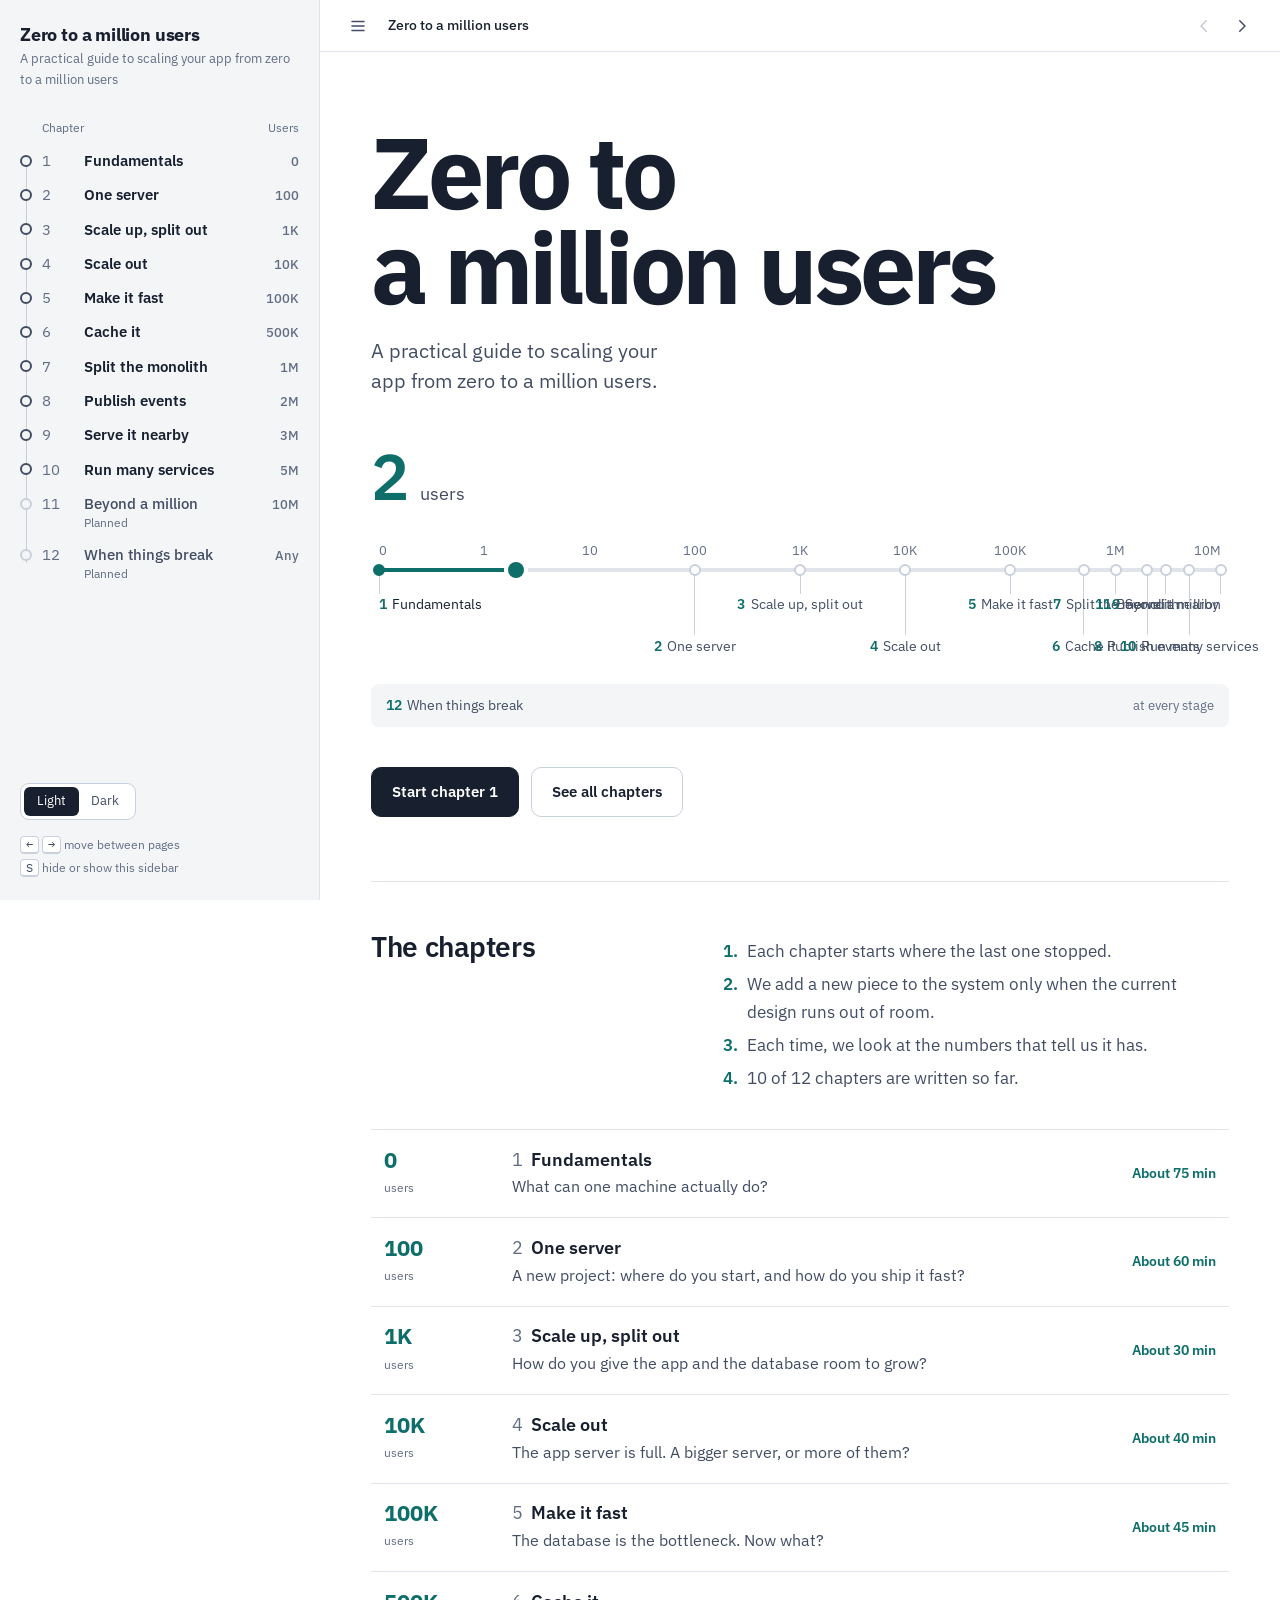
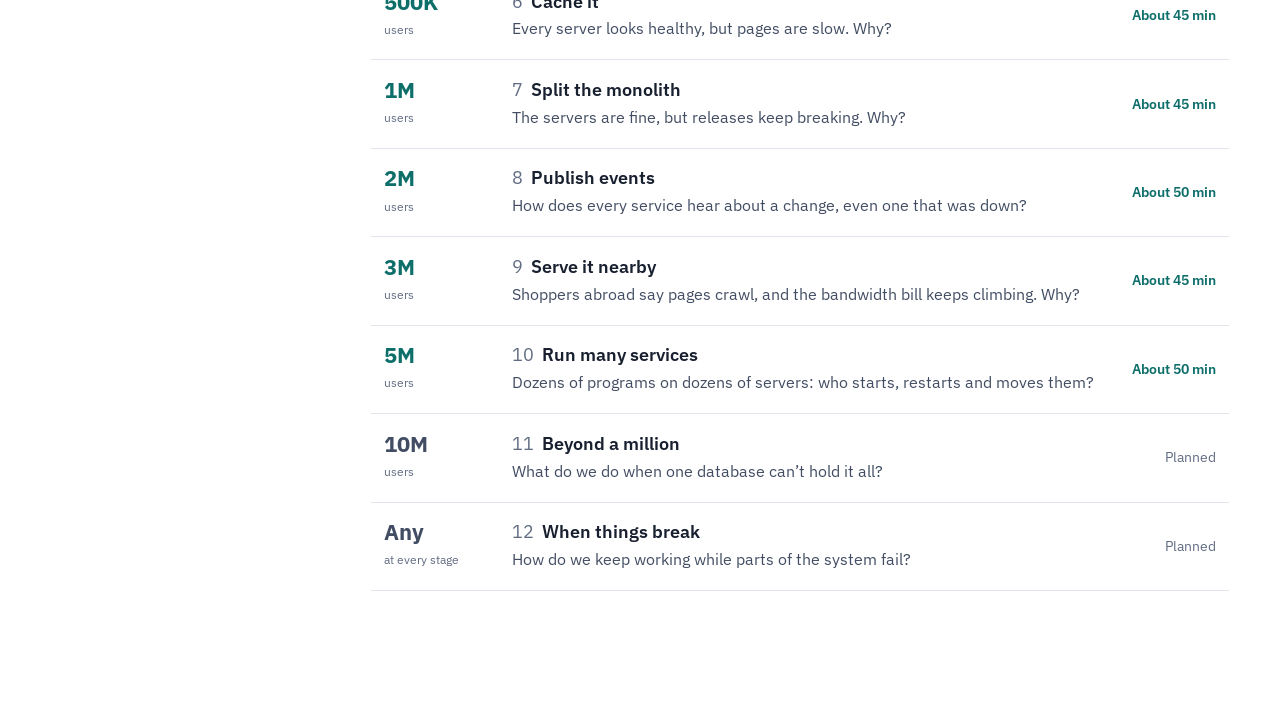
==== commit a1650ecc: "feat: add ch 10" ====
--- a/zero-to-million/index.html
+++ b/zero-to-million/index.html
@@ -69,6 +69,7 @@
 <script src="js/ch7-split-the-monolith.js"></script>
 <script src="js/ch8-publish-events.js"></script>
 <script src="js/ch9-serve-it-nearby.js"></script>
+<script src="js/ch10-run-many-services.js"></script>
 <script src="js/widgets.js"></script>
 <script src="js/app.js"></script>
 </body>
--- a/zero-to-million/css/style.css
+++ b/zero-to-million/css/style.css
@@ -713,6 +713,34 @@
 .c9-mum { display: grid; gap: 2.4rem; }
 .c9-grid .nd { min-height: 6.6rem; justify-content: center; }
 
+/* 10.3: a small cluster. Each node has room for 4 pods; pods are coloured by service */
+.kc-nodes { display: grid; grid-template-columns: repeat(auto-fit, minmax(9.5rem, 1fr)); gap: 0.8rem; }
+.kc-node, .kc-pending { display: grid; gap: 0.4rem; align-content: start; padding: 0.6rem; border: 1.5px solid var(--rule-2); border-radius: 10px; background: var(--paper); }
+.kc-node.down { border-style: dashed; border-color: #d03b3b; opacity: 0.6; }
+.kc-node.down .kc-head span { color: #d03b3b; }
+.kc-pending { grid-template-columns: repeat(auto-fill, minmax(9rem, 1fr)); margin-top: 0.8rem; border-style: dashed; border-color: var(--amber); background: var(--amber-soft); }
+.kc-pending .kc-head { grid-column: 1 / -1; }
+.kc-head { display: flex; justify-content: space-between; gap: 0.5rem; margin: 0 0 0.1rem; font-size: var(--fs-xs); }
+.kc-head span { color: var(--muted); }
+.kc-pod, .kc-free { display: flex; flex-direction: column; justify-content: center; min-height: 2.75rem; padding: 0.3rem 0.6rem 0.3rem 0.8rem; border-radius: 7px; font-size: 0.8rem; line-height: 1.25; }
+.kc-pod { background: var(--sheet); box-shadow: inset 4px 0 0 var(--kc), 0 0 0 1px var(--rule-2); transition: opacity 0.2s; }
+.kc-pod em { font-style: normal; font-size: 0.72rem; color: var(--muted); }
+.kc-free { border: 1px dashed var(--rule-2); }
+.k-cat { --kc: var(--accent); } .k-core { --kc: var(--c-cpu); } .k-resize { --kc: #8c4fff; } .k-email { --kc: #7a8699; }
+.kc-pod.s-start { outline: 1.5px dashed var(--kc); outline-offset: -1.5px; }
+.kc-pod.s-start em { color: var(--accent); }
+.kc-pod.s-crash, .kc-pod.s-lost { box-shadow: inset 4px 0 0 #d03b3b, 0 0 0 1.5px #d03b3b; }
+.kc-pod.s-crash em, .kc-pod.s-lost em { color: #d03b3b; }
+.kc-pod.s-stop { opacity: 0.45; }
+
+/* 10.4: Tomazon on EKS. The cluster's box sits behind the middle column of nodes */
+.c10-grid { display: grid; grid-template-columns: minmax(0, 0.9fr) minmax(0, 1.1fr) minmax(0, 1fr); gap: 2.4rem 4.4rem; align-items: center; padding-top: 2.2rem; }
+.c10-alb { grid-area: 1 / 1 / 4 / 2; }
+.c10-core { grid-area: 1 / 2; } .c10-cat { grid-area: 2 / 2; } .c10-work { grid-area: 3 / 2; }
+.c10-pg { grid-area: 1 / 3; } .c10-redis { grid-area: 2 / 3; } .c10-msk { grid-area: 3 / 3; }
+.c10-k8s { grid-area: 1 / 2 / 4 / 3; align-self: stretch; margin: -2.3rem -1.1rem -1rem; border: 2px dashed #ed7100; border-radius: 12px; }
+.c10-k8s .ar2-k { margin: 0.5rem 0.8rem; }
+
 /* 5.3: CAP and PACELC on one small diagram; a cut replication link is drawn red and dashed */
 .cap-controls { display: flex; flex-wrap: wrap; gap: 0.6rem 1rem; }
 .cap-verdict { margin: 0 0 1.25rem; }
@@ -1056,6 +1084,8 @@
   .cap-dbs { gap: 4.25rem; }
   .c6-grid { gap: 2.4rem 1.2rem; }
   .c8-grid { gap: 2.2rem 1.2rem; }
+  .kc-nodes { grid-template-columns: repeat(2, minmax(0, 1fr)); gap: 0.6rem; }
+  .kc-head { flex-wrap: wrap; }
   /* Diagrams too tangled to stack keep their wide layout on phones, and scroll sideways */
   .arch-scroll > div { overflow-x: auto; padding-bottom: 0.4rem; }
   .arch-scroll .ar2 { grid-template-columns: 8.5rem minmax(0, 1fr); gap: 2rem; min-width: 42rem; }
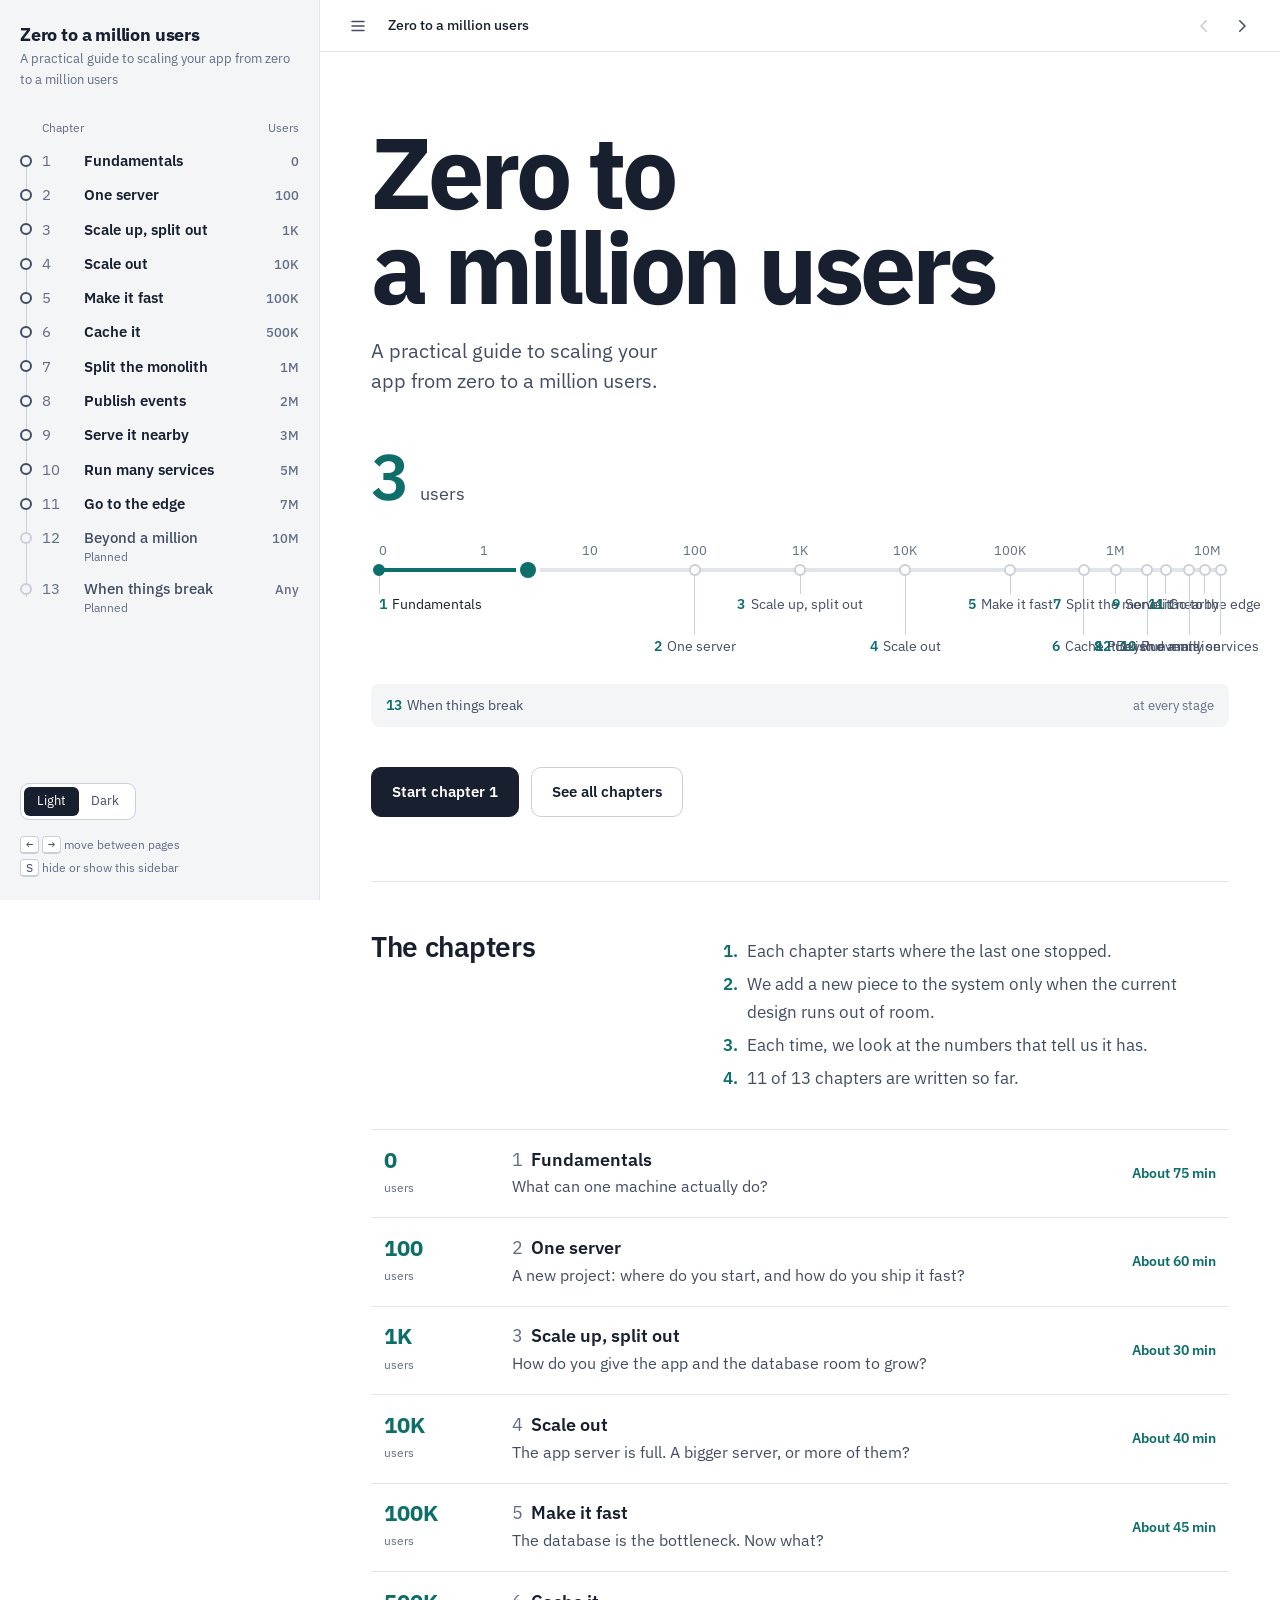
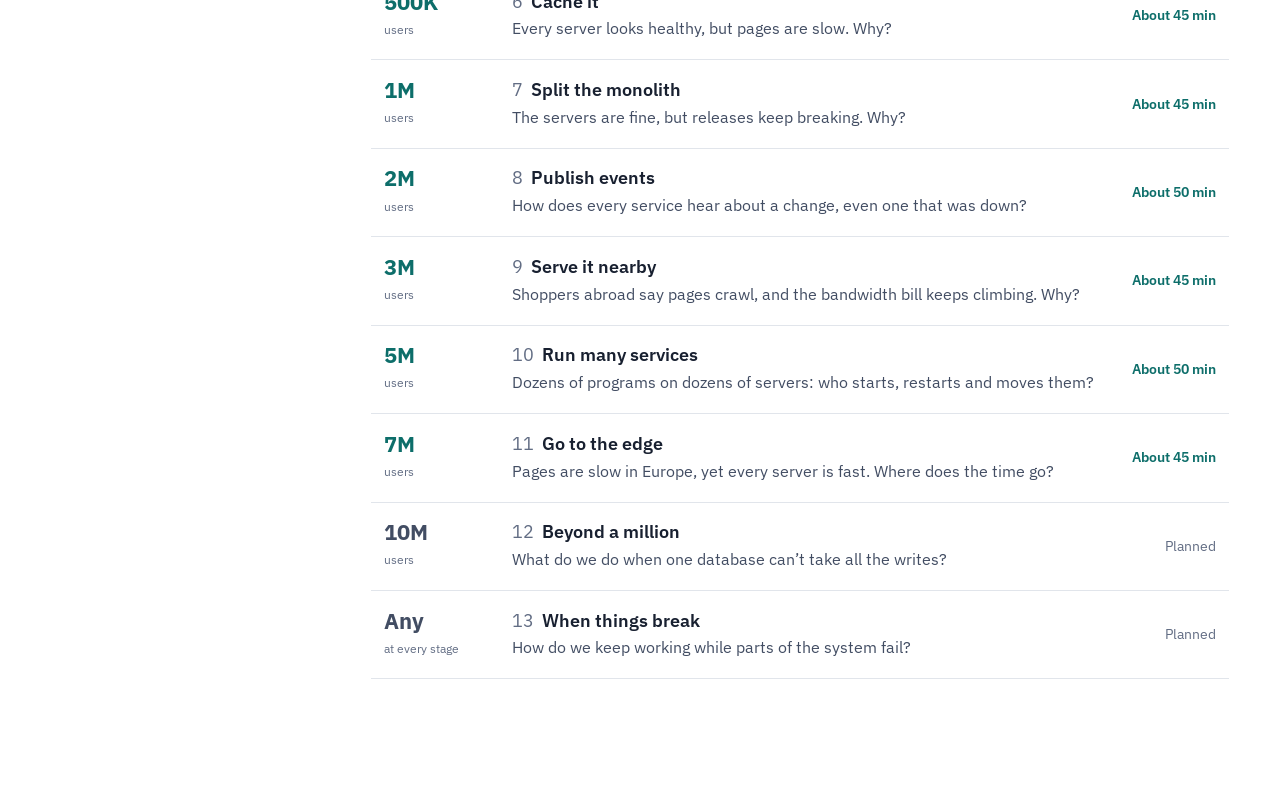
==== commit 355b126c: "feat: add ch 10" ====
--- a/zero-to-million/index.html
+++ b/zero-to-million/index.html
@@ -70,6 +70,7 @@
 <script src="js/ch8-publish-events.js"></script>
 <script src="js/ch9-serve-it-nearby.js"></script>
 <script src="js/ch10-run-many-services.js"></script>
+<script src="js/ch11-go-to-the-edge.js"></script>
 <script src="js/widgets.js"></script>
 <script src="js/app.js"></script>
 </body>
--- a/zero-to-million/css/style.css
+++ b/zero-to-million/css/style.css
@@ -740,6 +740,13 @@
 .c10-pg { grid-area: 1 / 3; } .c10-redis { grid-area: 2 / 3; } .c10-msk { grid-area: 3 / 3; }
 .c10-k8s { grid-area: 1 / 2 / 4 / 3; align-self: stretch; margin: -2.3rem -1.1rem -1rem; border: 2px dashed #ed7100; border-radius: 12px; }
 .c10-k8s .ar2-k { margin: 0.5rem 0.8rem; }
+
+/* 11.2 and 11.3: the first byte by setup; an edge in front of two regions */
+.tb-rows .wf-row { grid-template-columns: 9.5rem 1fr 4.5rem; }
+.c11-grid { display: grid; grid-template-columns: minmax(0, 0.8fr) minmax(0, 2fr); gap: 2.6rem 3.4rem; align-items: center; }
+.c11-edge { grid-area: 1 / 1 / 3 / 2; padding: 0.7rem 0.9rem 0.9rem; border: 2px dashed #8c4fff; border-radius: 12px; }
+.c11-mum { grid-area: 1 / 2; } .c11-fra { grid-area: 2 / 2; }
+.c11-pair { display: grid; grid-template-columns: repeat(2, minmax(0, 1fr)); gap: 3rem; }
 
 /* 5.3: CAP and PACELC on one small diagram; a cut replication link is drawn red and dashed */
 .cap-controls { display: flex; flex-wrap: wrap; gap: 0.6rem 1rem; }
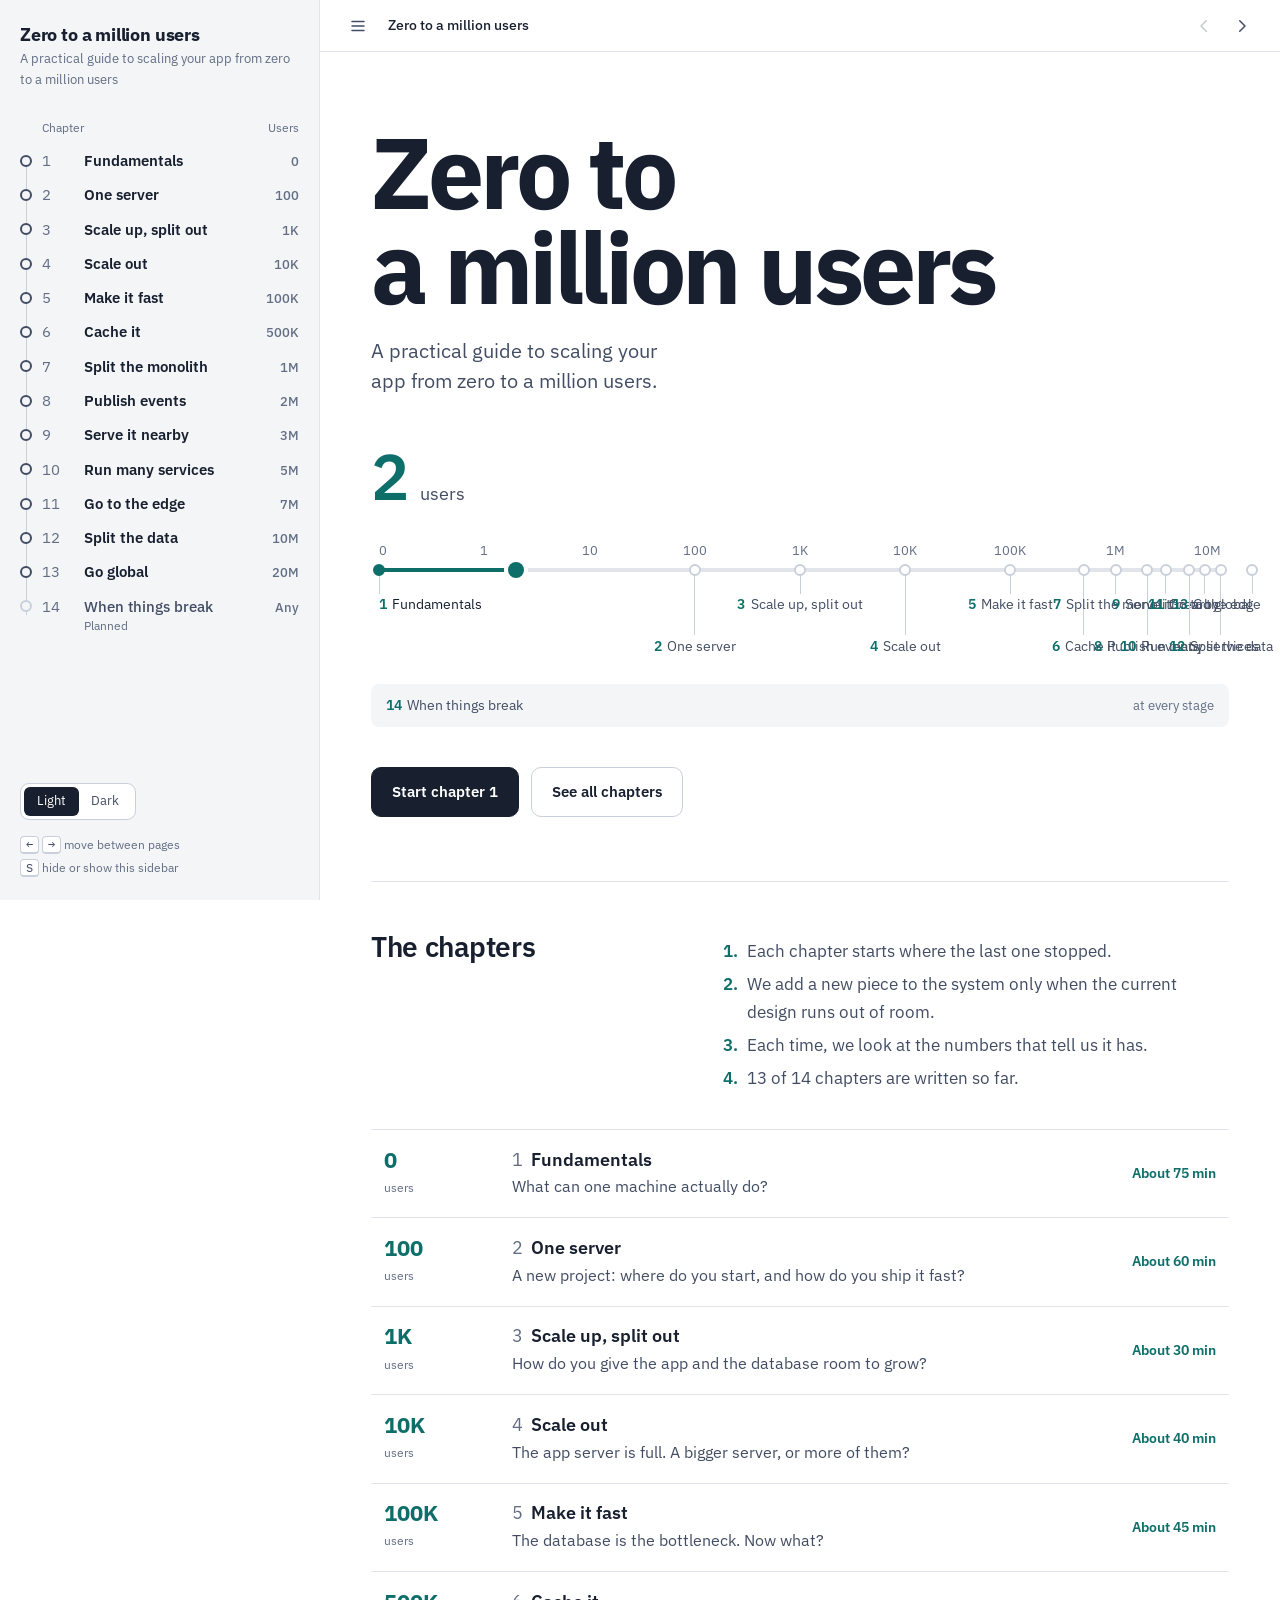
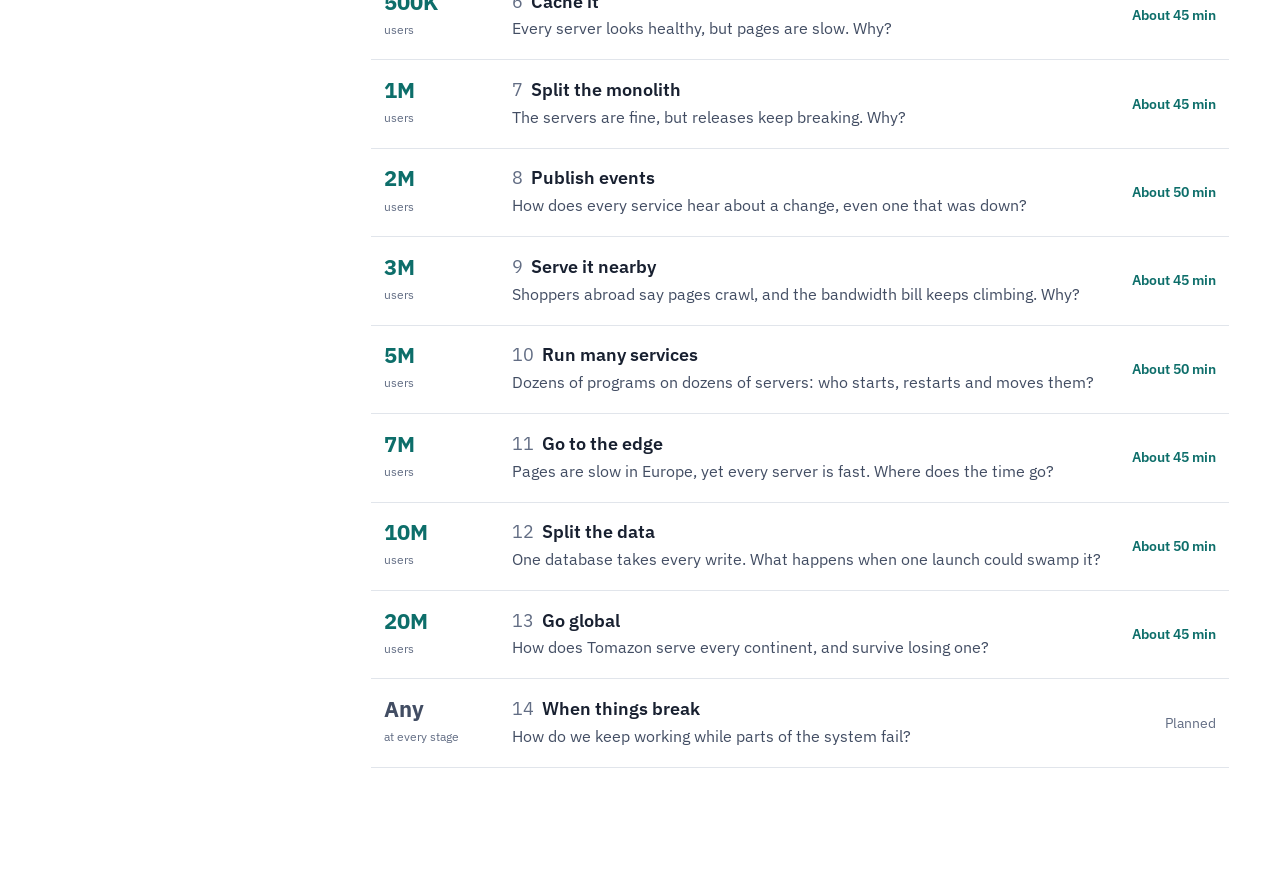
==== commit f00b6f86: "feat: add ch 10" ====
--- a/zero-to-million/index.html
+++ b/zero-to-million/index.html
@@ -71,6 +71,8 @@
 <script src="js/ch9-serve-it-nearby.js"></script>
 <script src="js/ch10-run-many-services.js"></script>
 <script src="js/ch11-go-to-the-edge.js"></script>
+<script src="js/ch12-split-the-data.js"></script>
+<script src="js/ch13-go-global.js"></script>
 <script src="js/widgets.js"></script>
 <script src="js/app.js"></script>
 </body>
--- a/zero-to-million/css/style.css
+++ b/zero-to-million/css/style.css
@@ -747,6 +747,30 @@
 .c11-edge { grid-area: 1 / 1 / 3 / 2; padding: 0.7rem 0.9rem 0.9rem; border: 2px dashed #8c4fff; border-radius: 12px; }
 .c11-mum { grid-area: 1 / 2; } .c11-fra { grid-area: 2 / 2; }
 .c11-pair { display: grid; grid-template-columns: repeat(2, minmax(0, 1fr)); gap: 3rem; }
+
+/* 12.3: customers and logical shards, coloured by the primary that holds them */
+.sm-label { margin: 1rem 0 0.45rem; font-size: var(--fs-xs); font-weight: 600; color: var(--muted); }
+.sm-grid { display: grid; gap: 3px; }
+.sm-ls { grid-template-columns: repeat(16, minmax(0, 1fr)); }
+.sm-cust { grid-template-columns: repeat(24, minmax(0, 1fr)); }
+.sm-grid i { display: grid; place-items: center; height: 1.5rem; border-radius: 4px; font-style: normal; font-size: 0.66rem; font-weight: 600; color: #ffffff; font-variant-numeric: tabular-nums; }
+.sm-cust i { height: 1.15rem; }
+.sm-p.p0 { background: var(--accent); } .sm-p.p1 { background: #ed7100; } .sm-p.p2 { background: #8c4fff; }
+.sm-p.p3 { background: #2f74d0; } .sm-p.p4 { background: #c9a227; } .sm-p.p5 { background: #7a8699; }
+.sm-grid i.moved { box-shadow: inset 0 0 0 2px var(--ink); }
+.sm-moved-key { box-shadow: inset 0 0 0 2px var(--ink); }
+.sm-key .kl-key { margin: 0 0 0.2rem; }
+.sm-say { margin-top: 1.1rem; }
+
+/* 12.3: the router in the core API, fanning out to four primaries */
+.c12-app { display: flex; justify-content: center; margin: 0.4rem 0 3rem; }
+.c12-app .nd { width: 16rem; }
+.c12-shards { display: grid; grid-template-columns: repeat(4, minmax(0, 1fr)); gap: 1.4rem; }
+
+/* 13.2: the home region and a regional cell, with the front door at the left */
+.ar2 .c13-left { padding-top: 1.2rem; }
+.c13-regions { display: grid; gap: 2.6rem; }
+.c13-row { display: grid; grid-template-columns: repeat(3, minmax(0, 1fr)); gap: 2.6rem; }
 
 /* 5.3: CAP and PACELC on one small diagram; a cut replication link is drawn red and dashed */
 .cap-controls { display: flex; flex-wrap: wrap; gap: 0.6rem 1rem; }
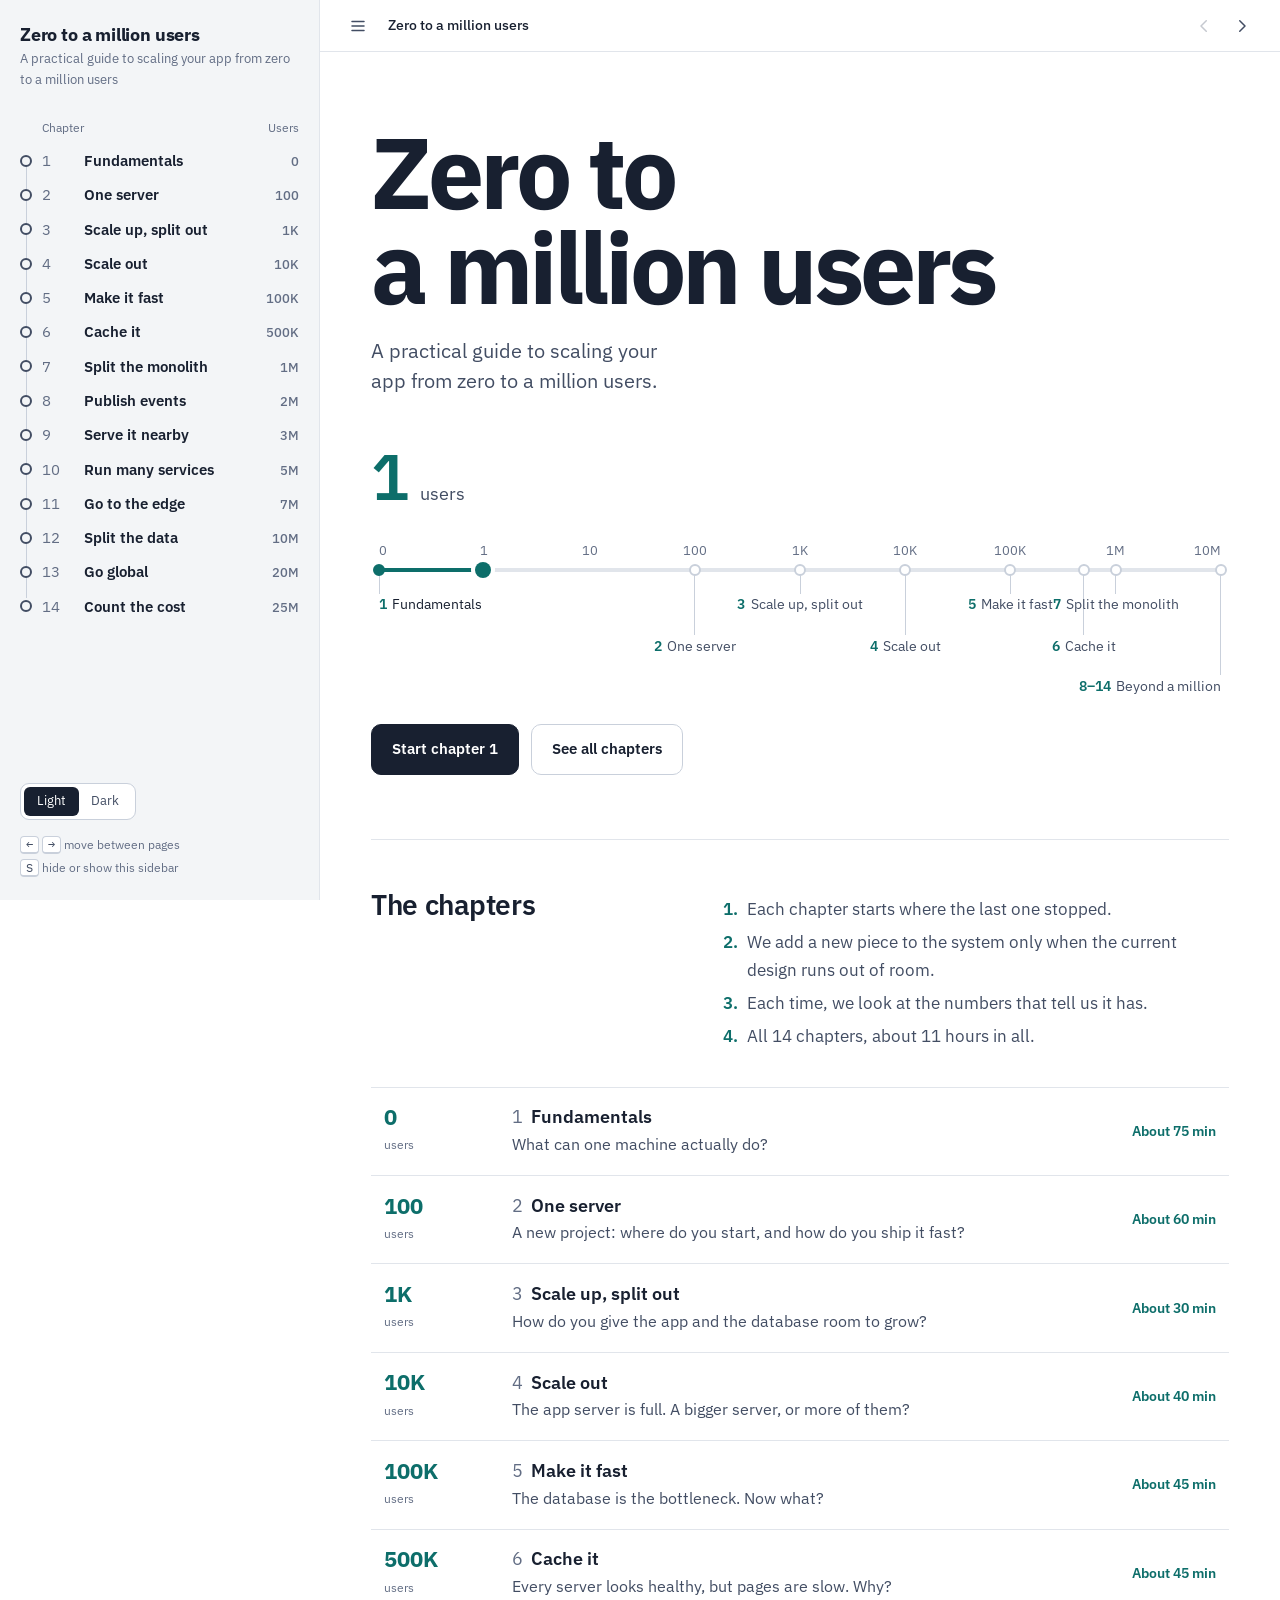
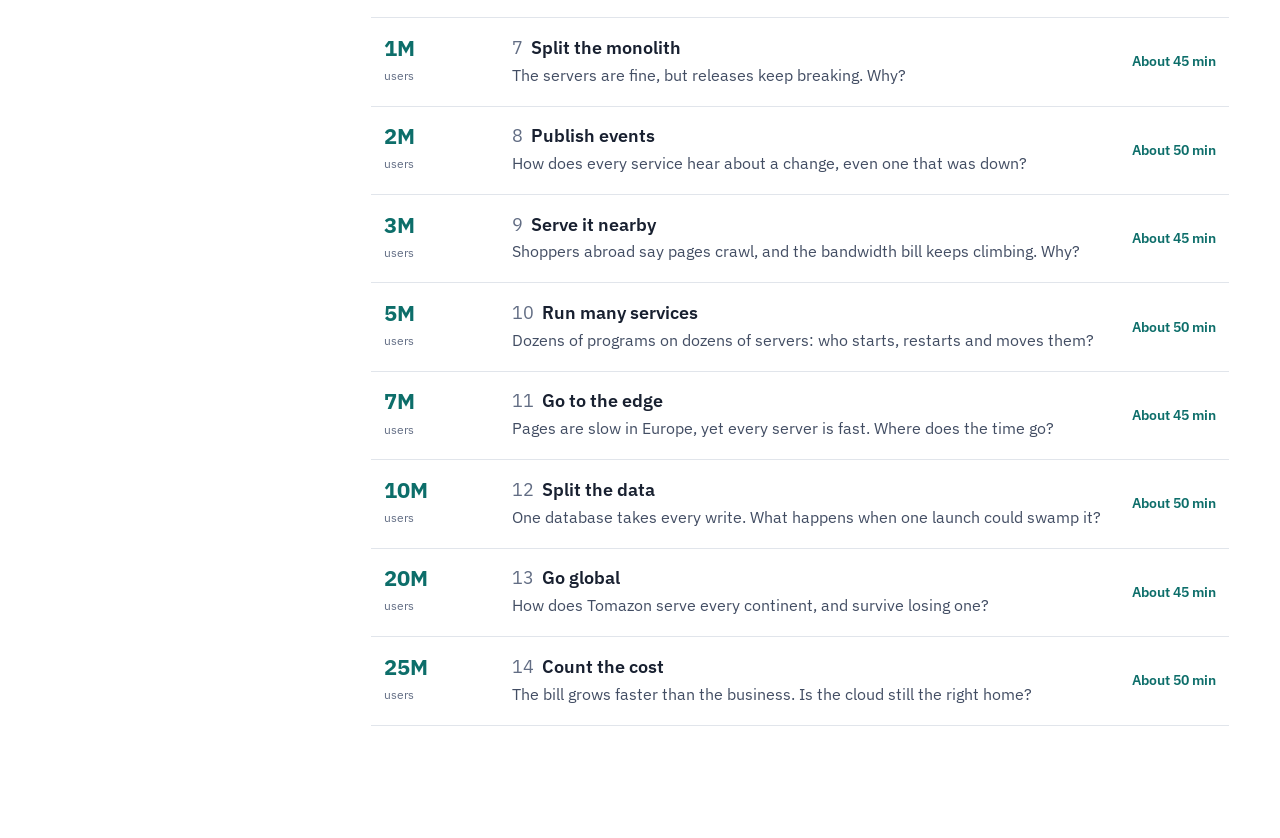
==== commit 3e7f74f6: "feat: add ch 10" ====
--- a/zero-to-million/index.html
+++ b/zero-to-million/index.html
@@ -73,6 +73,7 @@
 <script src="js/ch11-go-to-the-edge.js"></script>
 <script src="js/ch12-split-the-data.js"></script>
 <script src="js/ch13-go-global.js"></script>
+<script src="js/ch14-count-the-cost.js"></script>
 <script src="js/widgets.js"></script>
 <script src="js/app.js"></script>
 </body>
--- a/zero-to-million/css/style.css
+++ b/zero-to-million/css/style.css
@@ -767,6 +767,9 @@
 .c12-app .nd { width: 16rem; }
 .c12-shards { display: grid; grid-template-columns: repeat(4, minmax(0, 1fr)); gap: 1.4rem; }
 
+/* 14.2: the cost of staying, against moving the steady part */
+.co-rows .wf-row { grid-template-columns: 11rem 1fr 4.5rem; }
+
 /* 13.2: the home region and a regional cell, with the front door at the left */
 .ar2 .c13-left { padding-top: 1.2rem; }
 .c13-regions { display: grid; gap: 2.6rem; }
@@ -992,6 +995,8 @@
   font-size: var(--fs-sm); line-height: 1.3;
 }
 .us-stop.lane-b span { top: 4.2rem; }
+.us-stop.lane-c::before { height: 6.6rem; }
+.us-stop.lane-c span { top: 6.7rem; }
 .us-stop.first span { transform: none; text-align: left; }
 .us-stop.last span { transform: translateX(-100%); text-align: right; }
 .us-stop.reached span { color: var(--ink); }
@@ -1173,7 +1178,9 @@
   .us-stop span, .us-stop.first span, .us-stop.last span { transform: translateX(-50%); }
   .us-stop.lane-b::before { height: 1.5rem; }
   .us-stop.lane-b span { top: 1.6rem; }
-  .us-rail { height: 4rem; }
+  .us-stop.lane-c::before { height: 2.8rem; }
+  .us-stop.lane-c span { top: 2.9rem; }
+  .us-rail { height: 5.2rem; }
   .page-nav { grid-template-columns: 1fr; }
   .pn.next { grid-column: 1; }
 }
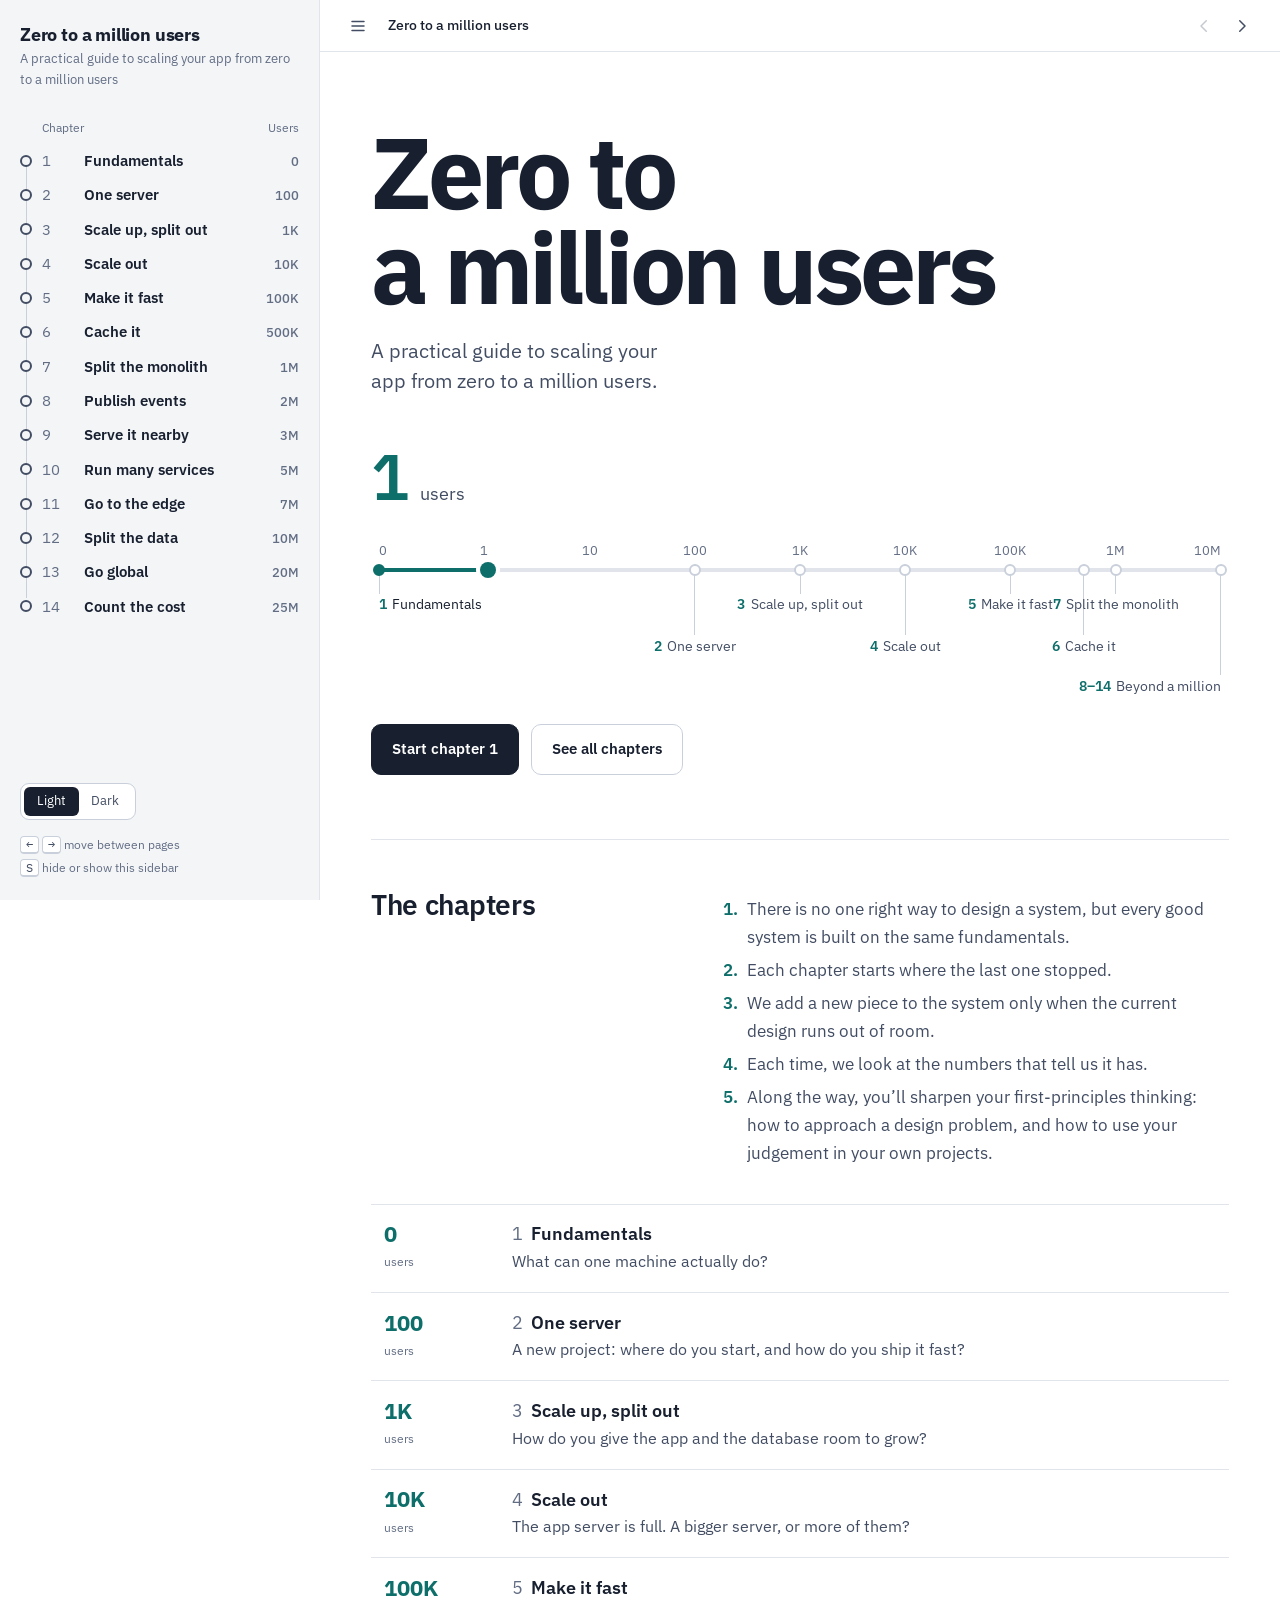
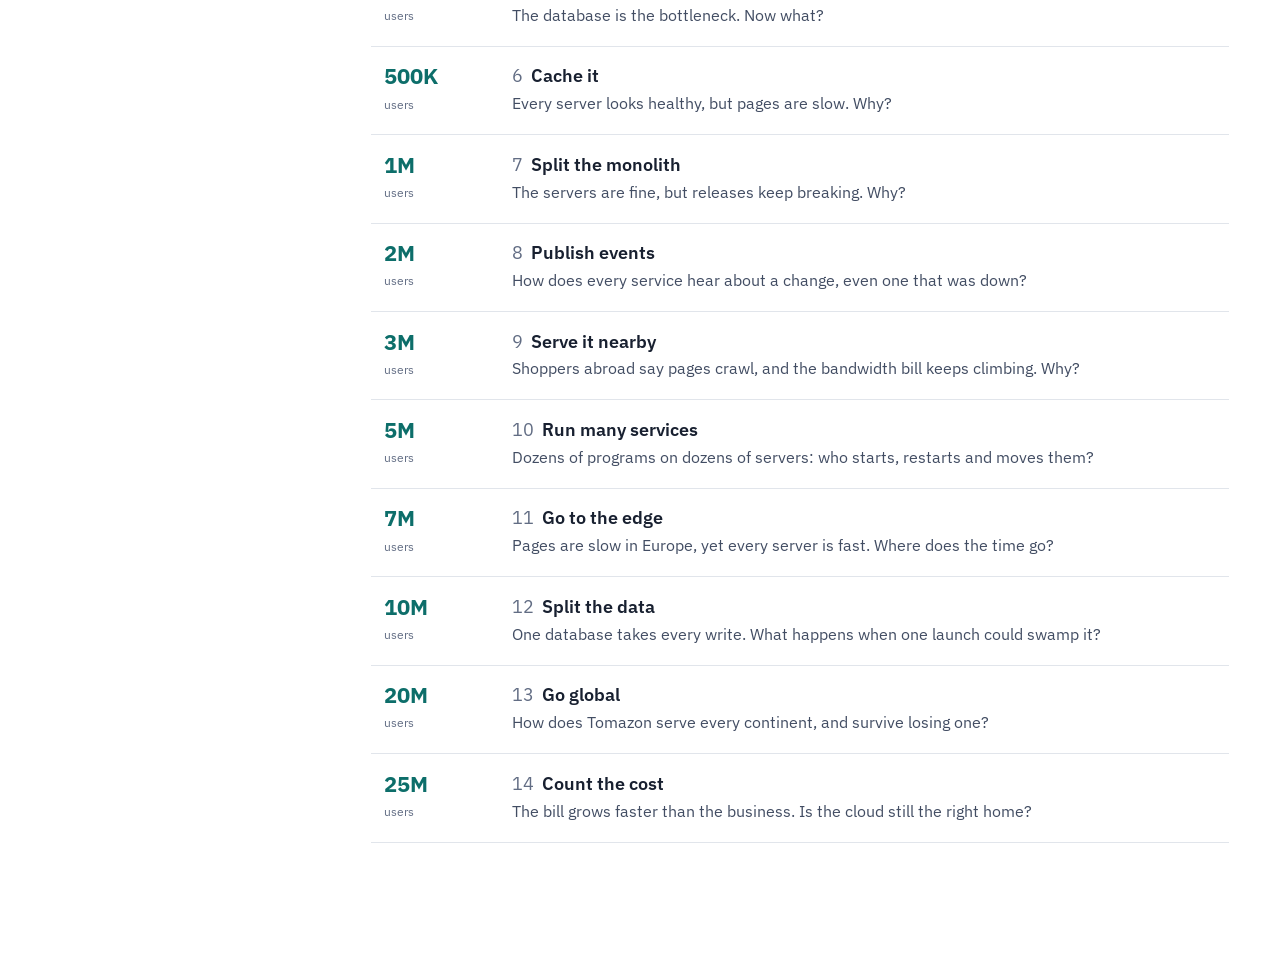
==== commit 987f561c: "fix: favicon" ====
--- a/zero-to-million/index.html
+++ b/zero-to-million/index.html
@@ -5,6 +5,7 @@
 <meta name="viewport" content="width=device-width, initial-scale=1, viewport-fit=cover">
 <title>Zero to a Million Users</title>
 <meta name="description" content="A practical guide to scaling your app from zero to a million users.">
+<link rel="icon" href="favicon.svg" type="image/svg+xml">
 <script>
   /* Pick the theme before anything paints: the saved choice, else light (it projects better). */
   (function () {
--- a/zero-to-million/css/style.css
+++ b/zero-to-million/css/style.css
@@ -642,13 +642,6 @@
 
 /* ---------- Chapter 5: replicas diagram and the lag timeline ---------- */
 
-.ar5-mid { display: flex; justify-content: center; }
-.ar5-mid .nd { width: 15rem; }
-.ar5-apps, .ar5-db { display: grid; grid-template-columns: repeat(3, minmax(0, 1fr)); gap: 3rem; }
-.ar5-apps { margin-top: 1.6rem; }
-.ar5-db { padding-bottom: 2.4rem; }
-.ar5-sub { padding-top: 0.9rem; }
-.ar2 .ar5-foot { margin: 0; }
 .lag-tl { --lag-name: 6rem; position: relative; margin-top: 0.4rem; padding-top: 1.7rem; }
 .lag-row { display: grid; grid-template-columns: var(--lag-name) 1fr; align-items: center; margin: 0.4rem 0; }
 .lag-name { font-size: 0.88rem; font-weight: 600; }
@@ -666,10 +659,81 @@
 .lag-mark b { position: absolute; top: 0; left: 0.35rem; font-size: 0.76rem; white-space: nowrap; }
 .lag-result { margin: 0.9rem 0 0; padding: 0.6rem 0.9rem; border-radius: 8px; }
 
-/* Chapter 6: load balancer, app servers and Redis on top; the database tier below */
-.c6-grid { display: grid; grid-template-columns: repeat(3, minmax(0, 1fr)); gap: 3rem; align-items: start; padding-bottom: 2.6rem; }
-.c6-lb { grid-area: 1 / 1; } .c6-app { grid-area: 1 / 2; } .c6-redis { grid-area: 1 / 3; }
-.c6-primary { grid-area: 2 / 1; } .c6-reps { grid-area: 2 / 2; } .c6-inv { grid-area: 2 / 3; }
+/* Tall diagrams: the step controls and the explanation sit in the left column, mid-screen while scrolling */
+.ar2-left.has-dock { align-self: stretch; }
+.pt-dock.docked { position: sticky; top: max(4.5rem, calc(50vh - 10rem)); z-index: 3; margin-top: 0.5rem; padding: 0.9rem 0.9rem 1rem; border: 1px solid var(--rule-2); border-radius: 10px; background: var(--sheet); box-shadow: 0 6px 24px var(--shadow); }
+.pt-dock.docked .pt-controls { flex-direction: column; align-items: stretch; gap: 0.5rem; margin-top: 0; }
+.pt-dock.docked .btn-sm { width: 100%; }
+.pt-dock.docked .pt-count { font-size: var(--fs-xs); color: var(--muted); }
+.pt-dock.docked .readout { margin: 0.7rem 0 0; font-size: 0.85rem; line-height: 1.5; }
+
+/* Chapters 5 and 6: chapter 4's architecture, grown with replicas, then Redis and the cache invalidator */
+.g-three { display: grid; grid-template-columns: repeat(3, minmax(0, 1fr)); gap: 1.6rem; }
+.ar2 .g-foot { justify-content: flex-end; margin: 0.7rem 0 0; }
+.g-data { display: grid; grid-template-columns: minmax(0, 2fr) minmax(0, 1fr); gap: 2.4rem; margin-top: 2.6rem; }
+.g-data.with-cache { grid-template-columns: minmax(0, 1fr) minmax(0, 1.6fr) minmax(0, 1fr); gap: 2rem; }
+.g-data .ar2-ec2 { flex: none; }
+.g-data > .ar3-subnet + .ar3-subnet { margin-top: 0; }
+.ar2 .g-foot.left { justify-content: flex-start; }
+.g-data > .ar3-subnet { display: flex; flex-direction: column; justify-content: space-between; }
+.g-primary { display: grid; grid-template-columns: repeat(2, minmax(0, 1fr)); gap: 1.8rem 1.4rem; }
+.g-pgb { grid-area: 1 / 1; } .g-db { grid-area: 2 / 1; } .g-inv { grid-area: 3 / 1; } .g-disk { grid-area: 3 / 2; }
+.g-reps { display: grid; gap: 2.4rem; padding-top: 1.2rem; }
+.g-bak { display: grid; grid-template-columns: minmax(0, 2fr) minmax(0, 1fr); margin-top: 2.2rem; padding: 0 1.7rem; }
+.g-bak.with-cache { grid-template-columns: minmax(0, 1fr) minmax(0, 1.6fr) minmax(0, 1fr); gap: 2rem; }
+.g-bak > .g-s3 { grid-column: 1; grid-row: 1; justify-self: start; }
+.g-bak > .g-snap { grid-column: 1; grid-row: 1; justify-self: end; }
+.g-bak.with-cache > .g-snap { grid-column: 2; }
+.ar2-bak.g-bak4 { justify-content: space-between; padding-left: 0.9rem; }
+.g-bak .nd { width: 9rem; }
+
+/* 6.1: a sketch of the home page, section by section, beside the queries each section runs */
+.hq { display: grid; grid-template-columns: minmax(0, 1.4fr) minmax(0, 1fr); gap: 1.8rem; align-items: start; }
+.hq-page { border: 1px solid var(--rule-2); border-radius: 10px; background: var(--sheet); overflow: hidden; font-size: 0.7rem; line-height: 1.3; }
+.hq-chrome { display: flex; align-items: center; gap: 0.3rem; padding: 0.45rem 0.6rem; border-bottom: 1px solid var(--rule); background: var(--paper); }
+.hq-chrome i { width: 0.5rem; height: 0.5rem; border-radius: 50%; background: var(--rule-2); }
+.hq-chrome span { margin-left: 0.6rem; padding: 0.1rem 0.7rem; border-radius: 999px; background: var(--sheet); color: var(--muted); }
+.hq-sec { position: relative; margin: 0.3rem 0.35rem; padding: 0.45rem 0.5rem; border: 1.5px solid transparent; border-radius: 7px; cursor: pointer; transition: border-color 0.15s, background 0.15s; }
+.hq-sec:hover, .hq-sec:focus-visible { border-color: var(--rule-2); outline: none; }
+.hq-sec.on { border-color: var(--accent); background: var(--accent-soft); }
+.hq-badge { position: absolute; top: 0.3rem; right: 0.35rem; z-index: 1; min-width: 1.6rem; padding: 0.05rem 0.4rem; border-radius: 999px; background: var(--ink); color: var(--sheet); font-size: 0.66rem; font-weight: 700; text-align: center; font-variant-numeric: tabular-nums; }
+.hq-sec.on .hq-badge { background: var(--accent); }
+.hq-top { display: flex; align-items: center; gap: 0.6rem; padding-right: 2.4rem; }
+.hq-logo { font-size: 0.9rem; font-weight: 700; color: var(--accent); }
+.hq-search { flex: 1; padding: 0.2rem 0.6rem; border: 1px solid var(--rule-2); border-radius: 999px; color: var(--muted); }
+.hq-cart { color: var(--ink-2); }
+.hq-menu { display: flex; flex-wrap: wrap; gap: 0.2rem 0.8rem; margin-top: 0.4rem; color: var(--ink-2); }
+.hq-hero { display: flex; flex-direction: column; justify-content: center; gap: 0.1rem; height: 4.4rem; padding: 0 0.9rem; border-radius: 6px; background: linear-gradient(110deg, #ed7100, #c9a227); color: #ffffff; }
+.hq-hero b { font-size: 1rem; }
+.hq-h { margin: 0 0 0.35rem; padding-right: 2.4rem; font-size: 0.72rem; font-weight: 700; color: var(--ink); }
+.hq-row { display: grid; grid-template-columns: repeat(8, minmax(0, 1fr)); gap: 0.3rem; }
+.hq-card { display: grid; gap: 3px; padding: 0.2rem; border: 1px solid var(--rule); border-radius: 4px; background: var(--sheet); }
+.hq-img { aspect-ratio: 4 / 3; border-radius: 3px; background: var(--paper); }
+.hq-l { height: 3px; border-radius: 2px; background: var(--rule-2); }
+.hq-price { width: 75%; } .hq-stock { width: 50%; } .hq-rate { width: 62%; }
+.hq-sec.on .hq-l { background: #c9a227; }
+.hq-brands { display: grid; grid-template-columns: repeat(6, minmax(0, 1fr)); gap: 0.3rem; }
+.hq-brands i { height: 1.2rem; border: 1px solid var(--rule); border-radius: 999px; background: var(--paper); }
+.hq-foot { display: grid; grid-template-columns: repeat(4, minmax(0, 1fr)); gap: 0.7rem; padding-right: 2.4rem; }
+.hq-foot i { height: 2.2rem; background: repeating-linear-gradient(var(--rule-2) 0 2px, transparent 2px 7px); opacity: 0.8; }
+.hq-total { display: flex; align-items: baseline; gap: 0.6rem; }
+.hq-num { font-size: 2.6rem; font-weight: 600; line-height: 1; color: var(--accent); font-variant-numeric: tabular-nums; }
+.hq-total span { color: var(--ink-2); }
+.hq-bar { display: flex; height: 0.7rem; margin: 0.8rem 0 0.5rem; border-radius: 4px; background: var(--paper); overflow: hidden; }
+.hq-bar i { display: block; height: 100%; transition: width 0.3s; }
+.hq-bar .lst, .hq-k-list { background: var(--accent); }
+.hq-bar .look, .hq-k-look { background: #c9a227; }
+.hq-key { margin: 0 0 0.9rem; }
+.hq-list { display: grid; gap: 2px; margin: 0.9rem 0 0; padding: 0; list-style: none; }
+.hq-list button { display: flex; justify-content: space-between; gap: 1rem; width: 100%; padding: 0.38rem 0.65rem; border: 0; border-radius: 6px; background: transparent; font-size: var(--fs-sm); color: var(--ink-2); text-align: left; }
+.hq-list button:hover { background: var(--paper); }
+.hq-list button.on { background: var(--accent-soft); color: var(--ink); font-weight: 600; }
+.hq-list b { font-variant-numeric: tabular-nums; }
+.hq-q { margin: 1.2rem 0 0; padding: 0.9rem 1.1rem 1rem; border-radius: 10px; background: var(--term-bg); color: var(--term-ink); }
+.hq-q figcaption { margin-bottom: 0.6rem; font-size: var(--fs-xs); color: var(--term-dim); }
+.hq-q pre { margin: 0; font-family: var(--mono); font-size: 0.78rem; line-height: 1.65; white-space: pre-wrap; overflow-wrap: anywhere; }
+.hq-q .o { color: var(--term-out); }
+.hq-q .c { color: var(--term-dim); }
 
 /* 7.4: the strangler fig. Nginx in front, the core API and the new catalogue service behind it */
 .sf-say { margin: 0 0 1.25rem; }
@@ -699,6 +763,53 @@
 .btn-sm:disabled { opacity: 0.45; cursor: default; }
 .btn-sm:disabled:hover { background: var(--ink); border-color: var(--ink); }
 
+/* 8.2: the parts of Kafka. Producer, topic with partitions, consumer groups; the chosen term is highlighted */
+.ka-def { margin: 0 0 1.25rem; }
+.ka { display: grid; grid-template-columns: minmax(0, 0.8fr) auto minmax(0, 2.6fr) auto minmax(0, 1.2fr); gap: 0.9rem; align-items: center; }
+.ka-arrow { font-size: 1.4rem; color: var(--muted); }
+.ka-prod, .ka-topic, .ka-group { padding: 0.8rem 0.9rem; border: 1.5px solid var(--rule-2); border-radius: 10px; background: var(--sheet); transition: border-color 0.15s, box-shadow 0.15s; }
+.ka-prod { display: grid; gap: 0.2rem; font-size: var(--fs-sm); }
+.ka-prod span { color: var(--ink-2); font-size: var(--fs-xs); line-height: 1.4; }
+.ka-h { margin: 0 0 0.5rem; font-size: var(--fs-xs); font-weight: 600; color: var(--muted); }
+.ka-parts { display: grid; gap: 0.75rem; }
+.ka-part { display: grid; grid-template-columns: 6.5rem minmax(0, 1fr); gap: 0.6rem; align-items: start; padding: 0.35rem; border: 1.5px solid transparent; border-radius: 8px; transition: border-color 0.15s, background 0.15s; }
+.ka-pl { display: grid; gap: 0.1rem; margin: 0; font-size: var(--fs-xs); }
+.ka-pl span { color: var(--muted); border-radius: 4px; }
+.ka-strip { display: grid; gap: 3px; }
+.ka-cells { display: grid; grid-template-columns: repeat(8, minmax(0, 1fr)); gap: 3px; }
+.ka-cells i { display: grid; place-items: center; height: 1.8rem; border-radius: 5px; font-style: normal; font-size: 0.74rem; font-weight: 600; color: #ffffff; font-variant-numeric: tabular-nums; }
+.ka-empty { box-shadow: inset 0 0 0 1px var(--rule); }
+.ka-msg.k0 { background: var(--accent); } .ka-msg.k1 { background: #ed7100; } .ka-msg.k2 { background: #8c4fff; }
+.ka-msg.k3 { background: #2f74d0; } .ka-msg.k4 { background: #c9a227; } .ka-msg.k5 { background: #7a8699; }
+.ka-ptrs { position: relative; height: 0.9rem; }
+.ka-ptrs .ka-ptr { position: absolute; top: 0; width: calc(100% / 8); }
+.ka-ptr { display: block; height: 0.9rem; }
+.ka-ptr::before { content: ""; display: block; width: 0; height: 0; margin: 0 auto; border: 0.4rem solid transparent; border-bottom-width: 0.55rem; border-top: 0; }
+.ka-ptr.g0::before { border-bottom-color: var(--accent); }
+.ka-ptr.g1::before { border-bottom-color: #8c4fff; }
+.ka-ptrs .ka-ptr.g0 { transform: translateX(-0.35rem); }
+.ka-ptrs .ka-ptr.g1 { transform: translateX(0.35rem); }
+.ka-legend { display: flex; flex-wrap: wrap; gap: 0.3rem 1.2rem; margin: 0.7rem 0 0; font-size: var(--fs-xs); color: var(--muted); }
+.ka-legend span { display: inline-flex; align-items: center; gap: 0.35rem; }
+.ka-legend .ka-ptr { width: 0.9rem; }
+.ka-groups { display: grid; gap: 0.9rem; }
+.ka-group { display: grid; gap: 0.4rem; }
+.ka-group .ka-h { margin: 0; }
+.ka-gname { font-size: var(--fs-sm); }
+.ka-group.g0 { box-shadow: inset 3px 0 0 var(--accent); }
+.ka-group.g1 { box-shadow: inset 3px 0 0 #8c4fff; }
+.ka-copy { display: grid; gap: 0.05rem; padding: 0.35rem 0.55rem; border: 1.5px solid var(--rule); border-radius: 7px; background: var(--paper); font-size: var(--fs-xs); transition: border-color 0.15s; }
+.ka-copy span { color: var(--ink-2); }
+.ka-copy.idle span { color: var(--muted); font-style: italic; }
+/* The highlighted term */
+.ka-prod.hl, .ka-topic.hl, .ka-group.hl, .ka-copy.hl, .ka-part.hl { border-color: var(--accent); }
+.ka-prod.hl, .ka-topic.hl, .ka-group.hl { box-shadow: 0 0 0 3px var(--accent-soft); }
+.ka-part.hl { background: var(--accent-soft); }
+.ka-pl span.hl { background: var(--accent-soft); color: var(--ink); font-weight: 600; padding: 0 0.25rem; }
+.ka.show-key .ka-msg { outline: 2px solid var(--ink); outline-offset: -2px; }
+.ka.show-offset .ka-msg { box-shadow: inset 0 0 0 2px rgba(255, 255, 255, 0.6); }
+.ka.show-offset .ka-ptrs { outline: 1.5px dashed var(--accent); outline-offset: 2px; border-radius: 3px; }
+
 /* 8.3: change data capture, from the WAL through Kafka to Redis and search */
 .c8-grid { display: grid; grid-template-columns: repeat(3, minmax(0, 1fr)); gap: 2.6rem 3.2rem; align-items: center; }
 .c8-app { grid-area: 1 / 1; } .c8-primary { grid-area: 1 / 2; } .c8-dbz { grid-area: 1 / 3; }
@@ -712,6 +823,7 @@
 .c9-edge { padding: 0.7rem 0.9rem 0.9rem; border: 2px dashed #8c4fff; border-radius: 12px; }
 .c9-mum { display: grid; gap: 2.4rem; }
 .c9-grid .nd { min-height: 6.6rem; justify-content: center; }
+.ar2 .c9-left { gap: 2.2rem; }
 
 /* 10.3: a small cluster. Each node has room for 4 pods; pods are coloured by service */
 .kc-nodes { display: grid; grid-template-columns: repeat(auto-fit, minmax(9.5rem, 1fr)); gap: 0.8rem; }
@@ -733,20 +845,33 @@
 .kc-pod.s-crash em, .kc-pod.s-lost em { color: #d03b3b; }
 .kc-pod.s-stop { opacity: 0.45; }
 
-/* 10.4: Tomazon on EKS. The cluster's box sits behind the middle column of nodes */
-.c10-grid { display: grid; grid-template-columns: minmax(0, 0.9fr) minmax(0, 1.1fr) minmax(0, 1fr); gap: 2.4rem 4.4rem; align-items: center; padding-top: 2.2rem; }
-.c10-alb { grid-area: 1 / 1 / 4 / 2; }
-.c10-core { grid-area: 1 / 2; } .c10-cat { grid-area: 2 / 2; } .c10-work { grid-area: 3 / 2; }
-.c10-pg { grid-area: 1 / 3; } .c10-redis { grid-area: 2 / 3; } .c10-msk { grid-area: 3 / 3; }
-.c10-k8s { grid-area: 1 / 2 / 4 / 3; align-self: stretch; margin: -2.3rem -1.1rem -1rem; border: 2px dashed #ed7100; border-radius: 12px; }
-.c10-k8s .ar2-k { margin: 0.5rem 0.8rem; }
-
-/* 11.2 and 11.3: the first byte by setup; an edge in front of two regions */
-.tb-rows .wf-row { grid-template-columns: 9.5rem 1fr 4.5rem; }
-.c11-grid { display: grid; grid-template-columns: minmax(0, 0.8fr) minmax(0, 2fr); gap: 2.6rem 3.4rem; align-items: center; }
-.c11-edge { grid-area: 1 / 1 / 3 / 2; padding: 0.7rem 0.9rem 0.9rem; border: 2px dashed #8c4fff; border-radius: 12px; }
-.c11-mum { grid-area: 1 / 2; } .c11-fra { grid-area: 2 / 2; }
-.c11-pair { display: grid; grid-template-columns: repeat(2, minmax(0, 1fr)); gap: 3rem; }
+/* 10.1 and 11.1: the whole of Tomazon on EKS. Five columns: S3, then one per program, each above
+   the store it uses most; group boxes sit behind the nodes they hold, and Frankfurt reuses the same columns */
+.ar2:has(.fa-right) { grid-template-columns: 9rem minmax(0, 1fr); gap: 2.2rem; }
+.fa-left { gap: 2rem; padding-top: 2.6rem; }
+.fa-left .nd { padding: 0.45rem 0.4rem 0.5rem; font-size: 0.72rem; }
+.fa-left .nd b { font-size: 0.78rem; }
+.fa-left .fa-eu { margin-top: 8rem; }
+.fa-right { display: flex; flex-direction: column; gap: 2.6rem; min-width: 0; }
+.fa-region { padding: 0.7rem 1.7rem 0.9rem 0.9rem; }
+.fa-grid { display: grid; grid-template-columns: repeat(5, minmax(0, 1fr)); gap: 2.6rem 1.7rem; align-items: center; padding: 0.4rem 0 1.5rem; }
+.fa-grid .nd { padding: 0.4rem 0.25rem 0.45rem; font-size: 0.66rem; }
+.fa-grid .nd b { font-size: 0.72rem; }
+.fa-grid .ic, .fa-left .ic { width: 1.7rem; height: 1.7rem; margin-bottom: 0.15rem; }
+.fa-grid .ic svg, .fa-left .ic svg { width: 1.15rem; height: 1.15rem; }
+.fa-c1 { grid-column: 1; } .fa-c2 { grid-column: 2; } .fa-c3 { grid-column: 3; }
+.fa-c4 { grid-column: 4; } .fa-c5 { grid-column: 5; }
+.fa-r2 { grid-row: 2; } .fa-r3 { grid-row: 3; } .fa-r4 { grid-row: 4; } .fa-r5 { grid-row: 5; } .fa-r6 { grid-row: 6; }
+.fa-alb { grid-area: 1 / 2 / 2 / 4; justify-self: center; width: calc(50% - 0.85rem); }
+.fa-box { display: flex; align-self: stretch; border-radius: 10px; }
+.fa-box .ar2-k { margin: 0.3rem 0.55rem; font-size: 0.66rem; }
+.fa-k8s { grid-area: 2 / 2 / 3 / 6; justify-content: flex-end; align-items: flex-start; margin: -1.5rem -0.45rem -0.45rem; border: 2px dashed #ed7100; }
+.fa-k8s-fra, .fa-k8s-cell { grid-area: 2 / 2 / 3 / 5; }
+.fa-fra > .ar2-k { justify-content: flex-end; }   /* wires from Mumbai come down on the left */
+.fa-db { grid-area: 3 / 2 / 6 / 3; align-items: flex-end; margin: -0.45rem -0.4rem -1.5rem; border: 2px solid #c925d1; }
+.fa-shards { grid-area: 6 / 2 / 7 / 6; align-items: flex-end; margin: -0.45rem -0.45rem -1.5rem; border: 2px solid #c925d1; }
+.fa-msk { grid-area: 4 / 4 / 5 / 6; align-items: flex-end; margin: -0.45rem -0.4rem -1.5rem; border: 2px solid #7aa116; }
+.fa-msk-cell { grid-area: 2 / 5 / 3 / 6; }
 
 /* 12.3: customers and logical shards, coloured by the primary that holds them */
 .sm-label { margin: 1rem 0 0.45rem; font-size: var(--fs-xs); font-weight: 600; color: var(--muted); }
@@ -1040,7 +1165,6 @@
 .rm-n { margin-right: 0.5rem; font-weight: 400; color: var(--muted); }
 .rm-q { display: block; margin-top: 0.15rem; font-size: var(--fs-ui); color: var(--ink-2); }
 .rm-status { font-size: var(--fs-sm); color: var(--muted); white-space: nowrap; }
-.rm-list .ready .rm-status { font-weight: 600; color: var(--accent); }
 
 /* ---------- chapter cover ---------- */
 
@@ -1066,7 +1190,7 @@
 .sec-n { font-weight: 600; color: var(--accent); font-variant-numeric: tabular-nums; }
 .sec-list b { display: block; font-weight: 600; line-height: 1.35; }
 .sec-list a span span { display: block; margin-top: 0.15rem; font-size: var(--fs-md); line-height: 1.5; color: var(--ink-2); }
-.cover-time { font-size: var(--fs-sm); color: var(--muted); }
+.cover-note { font-size: var(--fs-sm); color: var(--muted); }
 
 .planned-box { margin-block: 2rem; padding: 1.25rem 1.5rem; border: 1px solid var(--rule-2); border-radius: 12px; font-size: var(--fs-ui); }
 .page .planned-box h2 { margin: 0 0 0.5rem; font-size: 1.125rem; }
@@ -1115,18 +1239,24 @@
   .sa { grid-template-columns: 1fr; }
   .ar3-two { gap: 1rem; }
   .lb-servers, .ar4-apps { grid-template-columns: 1fr; gap: 1rem; }
-  .ar5-apps, .ar5-db { gap: 0.8rem; }
   .lag-tl { --lag-name: 4.6rem; }
   .cap-dbs { gap: 4.25rem; }
-  .c6-grid { gap: 2.4rem 1.2rem; }
   .c8-grid { gap: 2.2rem 1.2rem; }
+  .ka { grid-template-columns: 1fr; }
+  .ka-arrow { justify-self: center; transform: rotate(90deg); }
+  .ka-part { grid-template-columns: 1fr; gap: 0.3rem; }
+  .hq { grid-template-columns: 1fr; }
+  .hq-row { grid-template-columns: repeat(4, minmax(0, 1fr)); }
   .kc-nodes { grid-template-columns: repeat(2, minmax(0, 1fr)); gap: 0.6rem; }
   .kc-head { flex-wrap: wrap; }
   /* Diagrams too tangled to stack keep their wide layout on phones, and scroll sideways */
   .arch-scroll > div { overflow-x: auto; padding-bottom: 0.4rem; }
   .arch-scroll .ar2 { grid-template-columns: 8.5rem minmax(0, 1fr); gap: 2rem; min-width: 42rem; }
+  .arch-scroll .ar2:has(.g-data) { min-width: 56rem; }
+  .arch-scroll .ar2:has(.fa-right) { min-width: 60rem; }
   .arch-scroll .ar2-left { flex-direction: column; gap: 3rem; padding-top: 4.6rem; }
   .arch-scroll .ar2-left .nd { flex: none; }
+  .arch-scroll .fa-left { gap: 2rem; padding-top: 2.6rem; }
   .arch-hint { display: block; }
   .sf-grid { gap: 2.4rem 2.4rem; }
   .kl-cells { gap: 3px; }
@@ -1140,6 +1270,8 @@
   .ar2-edge { flex-direction: row; width: auto; gap: 2rem; padding-top: 0; }
   .ar2-edge .nd { flex: 1; }
   .ar2-sw, .ar2-disk { gap: 1rem; }
+  .ar2-bak.g-bak4 { gap: 0.8rem; padding: 0; }
+  .ar2-bak.g-bak4 .nd { width: auto; flex: 1; }
   .ev-conns { grid-template-columns: repeat(2, minmax(0, 1fr)); }
   .ev-row { grid-template-columns: 1fr; }
   .cpu-line { grid-template-columns: repeat(2, 1fr); }
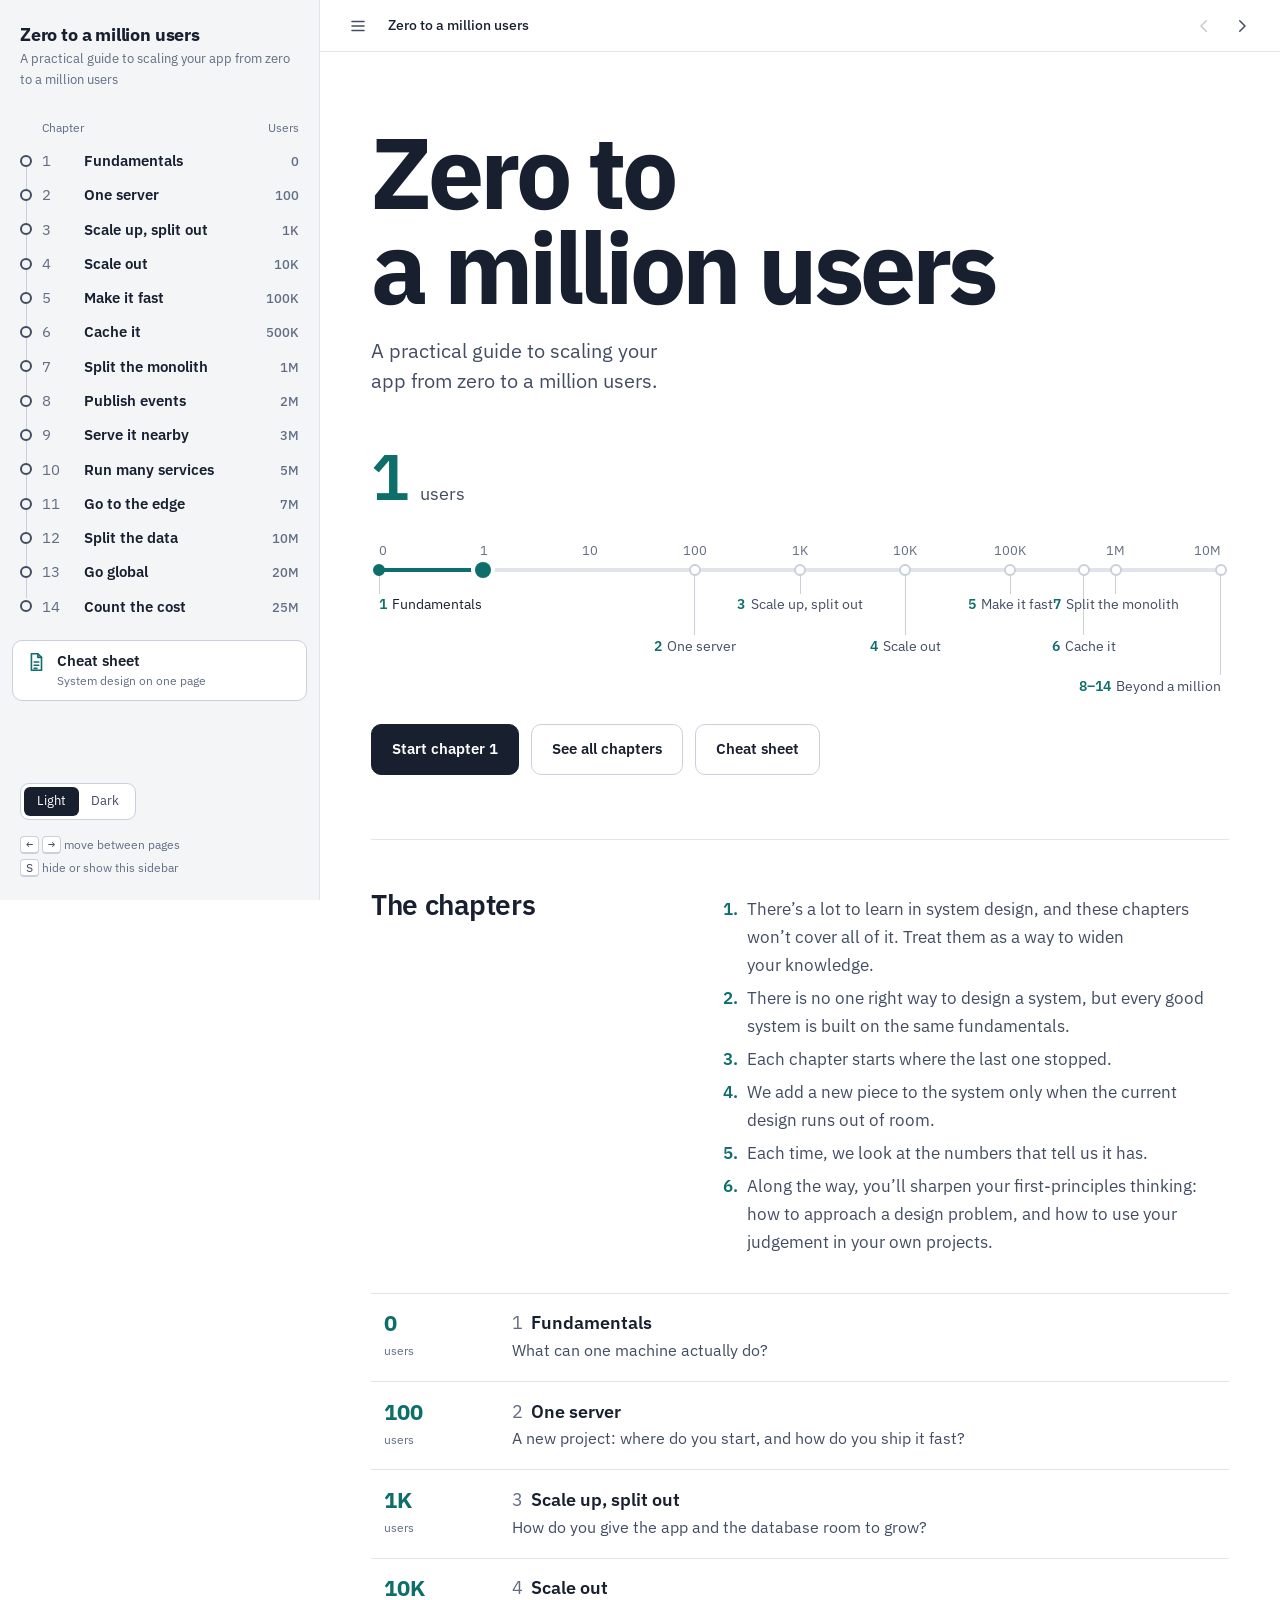
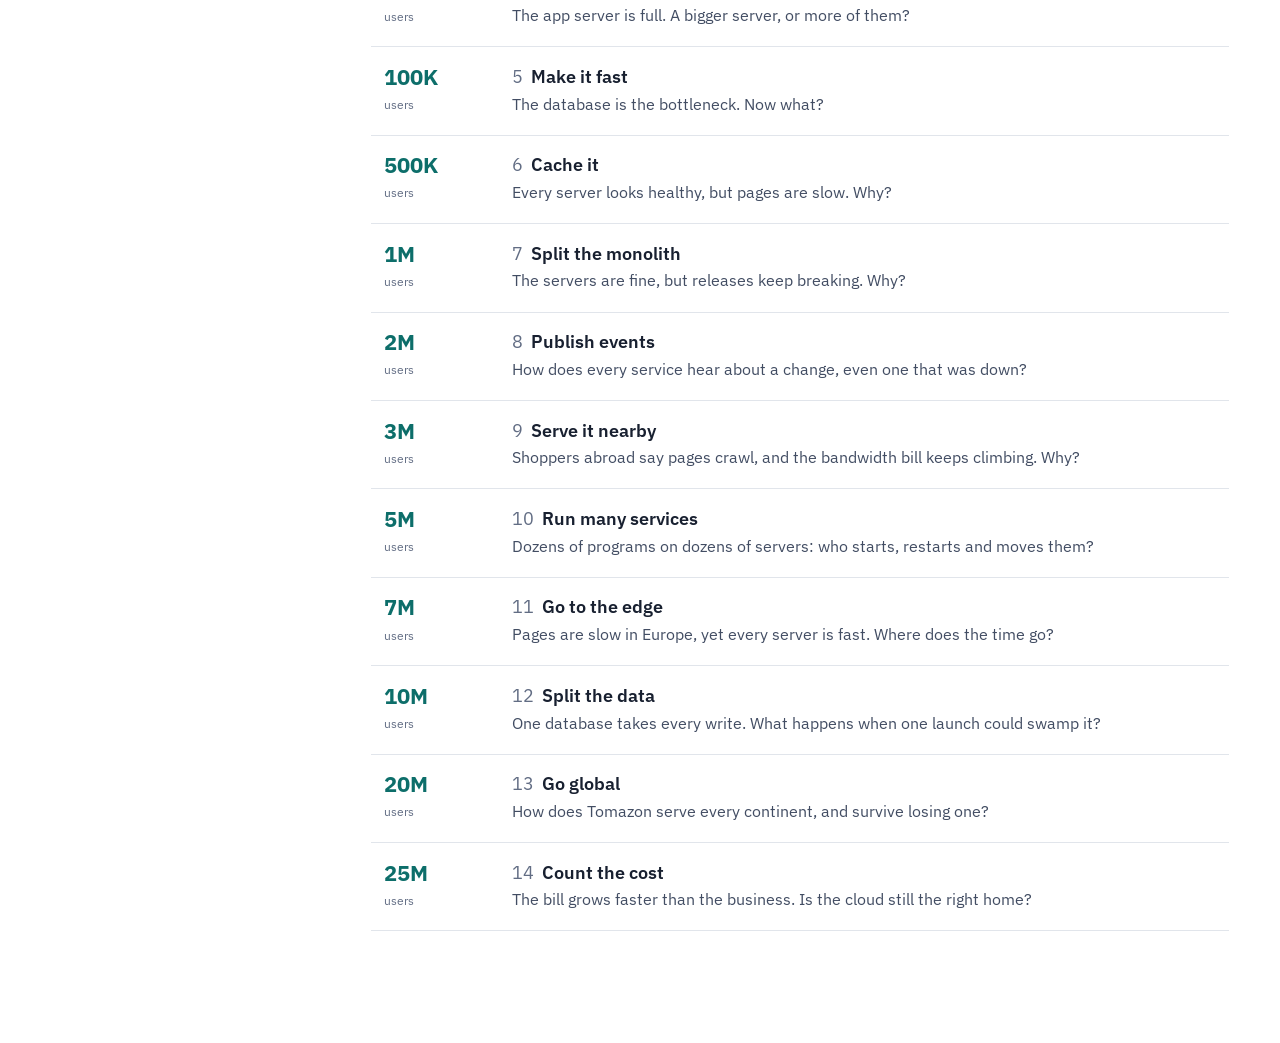
==== commit eda21f66: "feat: cheat sheet & minor improvements" ====
--- a/zero-to-million/index.html
+++ b/zero-to-million/index.html
@@ -75,6 +75,7 @@
 <script src="js/ch12-split-the-data.js"></script>
 <script src="js/ch13-go-global.js"></script>
 <script src="js/ch14-count-the-cost.js"></script>
+<script src="js/cheatsheet.js"></script>
 <script src="js/widgets.js"></script>
 <script src="js/app.js"></script>
 </body>
--- a/zero-to-million/css/style.css
+++ b/zero-to-million/css/style.css
@@ -194,6 +194,18 @@
   font-size: 0.75rem; font-weight: 600; color: var(--muted);
 }
 .toc-group:first-child { padding-top: 0.3rem; }
+
+/* The cheat sheet, after the chapters: a card of its own under the rail. */
+.toc-cheat {
+  display: grid; grid-template-columns: 1.375rem minmax(0, 1fr); column-gap: 0.625rem; align-items: start;
+  margin: 1rem 0 0; padding: 0.65rem 0.75rem 0.7rem; border: 1px solid var(--rule-2); border-radius: 10px;
+  background: var(--sheet); color: var(--ink); text-decoration: none;
+  font-size: 0.9375rem; font-weight: 600; line-height: 1.3;
+}
+.toc-cheat svg { width: 1.375rem; height: 1.375rem; fill: none; stroke: var(--accent); stroke-width: 1.75; stroke-linecap: round; stroke-linejoin: round; }
+.toc-cheat small { display: block; margin-top: 0.15rem; font-size: 0.75rem; font-weight: 400; color: var(--muted); }
+.toc-cheat:hover { border-color: var(--accent); }
+.toc-cheat[aria-current] { border-color: var(--accent); background: var(--accent-soft); }
 
 .side-foot { margin-top: auto; padding: 1.75rem 0.5rem 0; }
 .theme { display: inline-flex; padding: 3px; border: 1px solid var(--rule-2); border-radius: 9px; background: var(--sheet); }
@@ -845,33 +857,117 @@
 .kc-pod.s-crash em, .kc-pod.s-lost em { color: #d03b3b; }
 .kc-pod.s-stop { opacity: 0.45; }
 
-/* 10.1 and 11.1: the whole of Tomazon on EKS. Five columns: S3, then one per program, each above
-   the store it uses most; group boxes sit behind the nodes they hold, and Frankfurt reuses the same columns */
-.ar2:has(.fa-right) { grid-template-columns: 9rem minmax(0, 1fr); gap: 2.2rem; }
-.fa-left { gap: 2rem; padding-top: 2.6rem; }
-.fa-left .nd { padding: 0.45rem 0.4rem 0.5rem; font-size: 0.72rem; }
-.fa-left .nd b { font-size: 0.78rem; }
-.fa-left .fa-eu { margin-top: 8rem; }
-.fa-right { display: flex; flex-direction: column; gap: 2.6rem; min-width: 0; }
-.fa-region { padding: 0.7rem 1.7rem 0.9rem 0.9rem; }
-.fa-grid { display: grid; grid-template-columns: repeat(5, minmax(0, 1fr)); gap: 2.6rem 1.7rem; align-items: center; padding: 0.4rem 0 1.5rem; }
-.fa-grid .nd { padding: 0.4rem 0.25rem 0.45rem; font-size: 0.66rem; }
-.fa-grid .nd b { font-size: 0.72rem; }
-.fa-grid .ic, .fa-left .ic { width: 1.7rem; height: 1.7rem; margin-bottom: 0.15rem; }
-.fa-grid .ic svg, .fa-left .ic svg { width: 1.15rem; height: 1.15rem; }
-.fa-c1 { grid-column: 1; } .fa-c2 { grid-column: 2; } .fa-c3 { grid-column: 3; }
-.fa-c4 { grid-column: 4; } .fa-c5 { grid-column: 5; }
-.fa-r2 { grid-row: 2; } .fa-r3 { grid-row: 3; } .fa-r4 { grid-row: 4; } .fa-r5 { grid-row: 5; } .fa-r6 { grid-row: 6; }
-.fa-alb { grid-area: 1 / 2 / 2 / 4; justify-self: center; width: calc(50% - 0.85rem); }
-.fa-box { display: flex; align-self: stretch; border-radius: 10px; }
-.fa-box .ar2-k { margin: 0.3rem 0.55rem; font-size: 0.66rem; }
-.fa-k8s { grid-area: 2 / 2 / 3 / 6; justify-content: flex-end; align-items: flex-start; margin: -1.5rem -0.45rem -0.45rem; border: 2px dashed #ed7100; }
-.fa-k8s-fra, .fa-k8s-cell { grid-area: 2 / 2 / 3 / 5; }
-.fa-fra > .ar2-k { justify-content: flex-end; }   /* wires from Mumbai come down on the left */
-.fa-db { grid-area: 3 / 2 / 6 / 3; align-items: flex-end; margin: -0.45rem -0.4rem -1.5rem; border: 2px solid #c925d1; }
-.fa-shards { grid-area: 6 / 2 / 7 / 6; align-items: flex-end; margin: -0.45rem -0.45rem -1.5rem; border: 2px solid #c925d1; }
-.fa-msk { grid-area: 4 / 4 / 5 / 6; align-items: flex-end; margin: -0.45rem -0.4rem -1.5rem; border: 2px solid #7aa116; }
-.fa-msk-cell { grid-area: 2 / 5 / 3 / 6; }
+/* A widget that is wider than the text column: as wide as the page, up to 104rem */
+.page .page-inner > .widget.wide { width: min(100cqw, 104rem); max-width: none; margin-inline: calc((100% - min(100cqw, 104rem)) / 2); }
+
+/* The AWS architecture diagrams (5.2, 6.2, 6.3, 8.4): drawn like 6.2 but sideways, so each fits on one screen.
+   The VPC and the subnets are drawn behind the parts. A server box holds its parts centred, with its caption
+   as a tab on its border, so the parts in a row line up and their wires run straight. Each diagram's grid
+   (.k6-grid, .k7-grid) sets its own columns, rows and card areas */
+.ar2:has(.k8-grid) { grid-template-columns: 10rem minmax(0, 1fr); gap: 2.2rem; min-width: 75rem; }   /* narrower screens scale it down (fitWide) */
+.ar2:has(.k7-grid) { min-width: 88rem; }
+.arch-scroll:has(.k8-grid) > div { transform-origin: 0 0; }
+.ar2:has(.k8-grid) > .ar2-left { gap: 2rem; padding-top: 3.2rem; }
+.ar2:has(.k8-grid) .nd { padding: 0.45rem 0.45rem 0.5rem; }
+.ar2:has(.k8-grid) .nd .ic { width: 2rem; height: 2rem; margin-bottom: 0.2rem; }
+.ar2:has(.k8-grid) .nd .ic svg { width: 1.35rem; height: 1.35rem; }
+.k8-grid { display: grid; gap: 1.8rem 2.4rem; align-items: center; padding: 3.1rem 1.6rem 0.4rem; }
+.k8-c1 { grid-column: 1; } .k8-c2 { grid-column: 2; } .k8-c3 { grid-column: 3; } .k8-c4 { grid-column: 4; }
+.k8-c5 { grid-column: 5; } .k8-c6 { grid-column: 6; } .k8-c7 { grid-column: 7; } .k8-c45 { grid-column: 4 / 6; }
+.k8-r1 { grid-row: 1; } .k8-r2 { grid-row: 2; } .k8-r3 { grid-row: 3; } .k8-r4 { grid-row: 4; } .k8-r5 { grid-row: 5; } .k8-r6 { grid-row: 6; }
+.k8-r123 { grid-row: 1 / 4; } .k8-r34 { grid-row: 3 / 5; }
+.k8-bg { display: flex; align-self: stretch; border-radius: 10px; }
+.k8-bg > .ar2-k { margin: 0.5rem 0.75rem; line-height: 1.25; }
+.k8-vpc { align-items: flex-end; margin: -2.9rem -1.35rem -2.9rem; border: 1.5px solid var(--accent); background: var(--accent-soft); }   /* label bottom left, where nothing sits */
+.k8-sub { align-items: flex-start; margin: -2.5rem -0.75rem -0.75rem; border: 1px solid var(--rule-2); background: var(--sheet); }
+.k8-priv { background: var(--paper); }
+.k8-foot { align-items: flex-end; margin: -0.75rem -0.75rem -2.5rem; }   /* the label goes underneath */
+.k8-box { position: relative; display: flex; flex-direction: column; justify-content: center; align-self: stretch; padding: 0.75rem 0.6rem; border: 2px solid #ed7100; border-radius: 10px; background: var(--sheet); }
+.k8-cap { position: absolute; top: 0; left: 0.6rem; transform: translateY(-50%); display: flex; align-items: center; max-width: calc(100% - 1.2rem); margin: 0; padding: 0.1rem 0.4rem; border-radius: 5px; background: var(--sheet); font-size: 0.7rem; font-weight: 600; line-height: 1.25; color: var(--muted); white-space: nowrap; overflow: hidden; text-overflow: ellipsis; }
+.k8-low > .k8-cap { top: auto; bottom: 0; transform: translateY(50%); }   /* the caption on the bottom border */
+.k8-cap .ic { display: inline-grid; flex: none; width: 1.15rem; height: 1.15rem; margin: 0 0.4rem 0 0; border-radius: 4px; }
+.k8-cap .ic svg { width: 0.8rem; height: 0.8rem; }
+.k8-msk { border-color: #7aa116; }
+/* A server box over several cells repeats the grid inside it: its gaps are the grid's plus its padding and
+   border on both sides, so each part sits on its cell and lines up with the parts outside */
+.k8-span { display: grid; grid-template-rows: repeat(3, 1fr); row-gap: calc(3.3rem + 4px); column-gap: calc(3.6rem + 4px); align-items: center; }
+/* Outside the VPC: S3 and the snapshots, as single-row parts */
+.k8-out { margin-top: 1.7rem; }
+.k8-out .nd { display: grid; grid-template-columns: auto minmax(0, 1fr); column-gap: 0.6rem; align-items: center; text-align: left; }
+.ar2:has(.k8-grid) .k8-out .nd .ic { grid-row: 1 / 3; margin: 0; }
+.k8-out .nd b { align-self: end; }
+.k8-out .nd > span:last-child { align-self: start; }
+
+/* Chapters 5 and 6: five columns (the public subnet; the app servers; cache over the replicas, or in
+   chapter 5 replica 1 over replica 2; the database server across two columns), three rows of the same
+   height, then S3 and the snapshots */
+.k6-grid { grid-template-columns: repeat(5, minmax(0, 1fr)); grid-template-rows: 1fr 1fr 1fr auto; }
+.k6-grid > .k8-vpc { grid-area: 1 / 1 / 4 / 6; }
+.k8-pub { grid-area: 1 / 1 / 4 / 2; }
+.k8-apps { grid-area: 1 / 2 / 4 / 3; justify-content: flex-end; }
+.k6-cache { grid-area: 1 / 3 / 2 / 4; }
+.k6-reps { grid-area: 3 / 3 / 4 / 4; }
+.k6-reps2 { grid-area: 1 / 3 / 4 / 4; }   /* chapter 5: replica 1 over replica 2, the wire to PgBouncer between them */
+.k6-db { grid-area: 1 / 4 / 4 / 6; }
+.k6-primary { grid-template-columns: 1fr 1fr; border-color: #c925d1; }
+
+/* Chapter 8 on: seven columns (the public subnet; the app servers; Redis, OpenSearch and the replicas; the
+   database server over two narrow columns; the workers; Kafka), four rows of the same height, then S3 and
+   the snapshots. The catalogue and Kafka span the first three rows */
+.k7-grid { grid-template-columns: minmax(0, 0.9fr) minmax(0, 1.1fr) minmax(0, 1fr) repeat(2, minmax(0, 0.9fr)) repeat(2, minmax(0, 1fr)); grid-template-rows: repeat(3, 1fr) auto auto; row-gap: 2.2rem; }
+.k7-grid > .k8-vpc { grid-area: 1 / 1 / 5 / 8; margin-bottom: -3.4rem; }
+.k7-pub { grid-area: 1 / 1 / 5 / 2; }
+.k7-apps { grid-area: 1 / 2 / 5 / 3; justify-content: flex-end; }
+.k7-data { grid-area: 1 / 3 / 4 / 4; }
+.k7-db { grid-area: 3 / 4 / 5 / 6; }
+.k7-work { grid-area: 1 / 6 / 4 / 7; }
+.k7-kfk { grid-area: 1 / 7 / 4 / 8; }
+.k7-pub, .k7-work { margin-bottom: -1.5rem; }   /* room for the caption tab on the frame in their bottom row */
+.k7-apps { margin-bottom: -3rem; }              /* room for its label, under the core API's frame */
+.k7-grid > .k8-out { width: max-content; justify-self: center; margin-top: 2.1rem; }   /* clear of the VPC's deeper bottom; as wide as their words, so they keep to two lines */
+.k7-grid > .k8-s3, .k7-grid > .k8-snap { justify-self: start; }   /* they reach into the next column, and their wires still come in on their left */
+/* PostgreSQL over PgBouncer and the EBS disk, centred across both, so it forks evenly to them */
+.k7-pg { grid-column: 4 / 6; justify-self: center; width: 70%; }
+/* A server's frame, drawn behind its parts like a subnet card, with its caption as a tab on its border.
+   It holds no parts itself, so it never makes a row taller and the parts stay level */
+.k8-frame { position: relative; z-index: 0; align-self: stretch; margin: -0.45rem; border: 2px solid #ed7100; border-radius: 10px; background: var(--sheet); }
+.k8-dbf { border-color: #c925d1; }
+.k8-mskf { border-color: #7aa116; }
+.k8-eksf { border-style: dashed; background: transparent; }   /* chapter 10 on: one EKS cluster, drawn on both sides of the data */
+.k8-r12 { grid-row: 1 / 3; } .k8-r1234 { grid-row: 1 / 5; }
+.k7-pub1 { grid-row: 1 / 2; }   /* chapter 10 on: the ALB alone */
+/* Chapter 9 on: shoppers on the left, each beside its CloudFront edge; Route 53 above them */
+.ar2:has(.k9-left) { grid-template-columns: 20rem minmax(0, 1fr); column-gap: 3.4rem; min-width: 97rem; }   /* room for two lanes of wires before the region */
+.ar2 > .ar2-left.k9-left { display: grid; grid-template-columns: 1fr 1fr; column-gap: 1.8rem; row-gap: 2rem; align-content: start; align-items: center; }
+.k9-dns { grid-column: 1; grid-row: 1; }
+.k9-shop { grid-column: 1; }
+.k9-edge { grid-column: 2; }
+.k9-edgef { position: relative; grid-column: 2; align-self: stretch; margin: -0.6rem; border: 2px dashed #8c4fff; border-radius: 10px; }
+.k9-left > .pt-dock { grid-column: 1 / 3; }
+/* Chapter 12 on: the order shards, two by two in their own frame, in a row of their own at the bottom of the VPC */
+.k7-shards { grid-template-rows: repeat(3, 1fr) auto auto auto; }
+.k7-shards > .k8-vpc { grid-area: 1 / 1 / 6 / 8; margin-bottom: -2.9rem; }   /* only the shards' label below their row */
+.k7-shards > .k8-out { margin-top: 1.6rem; }
+.k12-sub { grid-area: 5 / 3 / 6 / 5; margin-right: -0.45rem; }   /* clear of the WAL going down to Frankfurt */
+.k12-shards { position: relative; grid-area: 5 / 3 / 6 / 5; display: grid; grid-template-columns: 1fr 1fr; gap: 0.5rem; margin-top: 0.7rem; padding: 0.8rem 0.45rem 0.45rem; border: 2px solid #c925d1; border-radius: 10px; background: var(--sheet); }
+.k12-shards .nd { display: grid; grid-template-columns: auto minmax(0, 1fr); column-gap: 0.45rem; align-items: center; padding: 0.3rem 0.4rem; text-align: left; }
+.ar2:has(.k8-grid) .k12-shards .nd .ic { grid-row: 1 / 3; width: 1.5rem; height: 1.5rem; margin: 0; }
+.ar2:has(.k8-grid) .k12-shards .nd .ic svg { width: 1.05rem; height: 1.05rem; }
+.k12-shards .nd b { align-self: end; }
+.k12-shards .nd > span:last-child { align-self: start; }
+/* Chapter 11 on: the Frankfurt region, under Mumbai and on the same columns, so a wire from Mumbai comes
+   straight down. Its subnets' labels sit on top, well above the frames' captions, and their bottoms are
+   shallow, so a wire that has to pass a part can run under its row */
+.ar2 > .kf-region { grid-column: 2; }
+.kf-grid { padding-top: 4.4rem; padding-bottom: 3.1rem; }
+.kf-reads { grid-template-rows: auto; }
+.kf-cell { grid-template-rows: repeat(2, 1fr); padding-bottom: 3.6rem; }   /* Kafka's label goes under its row */
+.kf-grid > .k8-vpc { grid-area: 1 / 1 / -1 / 6; margin: -4.2rem -1.35rem -2.9rem; }
+.kf-cell > .k8-vpc { grid-column: 1 / 8; margin-bottom: -3.4rem; }
+.kf-grid > .k8-sub { margin: -3.8rem -0.75rem -0.6rem; }
+.kf-c1 { grid-area: 1 / 1 / -1 / 2; } .kf-c2 { grid-area: 1 / 2 / -1 / 3; } .kf-c3 { grid-area: 1 / 3 / -1 / 4; }
+.kf-c45 { grid-area: 1 / 4 / -1 / 6; } .kf-c6 { grid-area: 1 / 6 / -1 / 7; } .kf-c7 { grid-area: 1 / 7 / -1 / 8; }
+.kf-grid > .kf-c7 { align-items: flex-end; margin-bottom: -3rem; }   /* Kafka's label underneath: MSK Replicator comes down through the top */
 
 /* 12.3: customers and logical shards, coloured by the primary that holds them */
 .sm-label { margin: 1rem 0 0.45rem; font-size: var(--fs-xs); font-weight: 600; color: var(--muted); }
@@ -1197,6 +1293,175 @@
 .planned-box ol { margin: 0; }
 .planned-box li { margin: 0.4rem 0; }
 .planned-box p { margin: 1rem 0 0; font-size: var(--fs-sm); color: var(--muted); }
+
+/* ---------- cheat sheet: system design on one page ----------
+   Only what holds for any system. Teal is what to add and amber what runs out, as on every page;
+   each kind of limit keeps the colour the charts give it: orange compute, blue data, green distance;
+   people are indigo and money amber. */
+
+.page-cheat .page-inner { max-width: 70rem; }
+.k-start { --k: var(--accent); }
+.k-compute { --k: var(--c-cpu); }
+.k-data { --k: var(--c-disk); }
+.k-distance { --k: var(--c-net); }
+.k-people { --k: var(--tip); }
+.k-money { --k: var(--amber-mark); }
+
+/* The header: the title on the left, what's on the page on the right */
+.cs-head { display: grid; grid-template-columns: minmax(0, 1fr) minmax(0, 19rem); gap: 2.25rem 4rem; align-items: end; padding-bottom: 2.75rem; border-bottom: 1px solid var(--rule); }
+.cs-k { display: flex; flex-wrap: wrap; gap: 0.25rem 0.875rem; margin: 0 0 0.875rem; font-size: var(--fs-sm); font-weight: 600; color: var(--accent); }
+.cs-k span { font-weight: 400; color: var(--muted); }
+.cs-title { margin: 0; font-size: clamp(2.75rem, 5.6vw, 4.5rem); font-weight: 700; line-height: 0.98; letter-spacing: -0.035em; }
+.cs-sub { margin: 1rem 0 0; max-width: 36rem; font-size: clamp(1.15rem, 1.7vw, 1.375rem); line-height: 1.45; color: var(--ink-2); text-wrap: balance; }
+.cs-actions { display: flex; flex-wrap: wrap; gap: 0.75rem; margin-top: 1.75rem; }
+.cs-index { padding: 1.1rem 1.25rem 1rem; border: 1px solid var(--rule); border-radius: 14px; }
+.cs-index p { margin: 0 0 0.4rem; font-size: var(--fs-xs); font-weight: 600; color: var(--muted); }
+.cs-index ol { list-style: none; margin: 0; padding: 0; }
+.cs-index button {
+  display: grid; grid-template-columns: 1.75rem minmax(0, 1fr); width: 100%; padding: 0.3rem 0.4rem; margin: 0 -0.4rem;
+  border: 0; border-radius: 7px; background: none; text-align: left; font-size: var(--fs-md); line-height: 1.4; color: var(--ink);
+}
+.cs-index button:hover { background: var(--paper); color: var(--accent); }
+.cs-index button span { font-family: var(--mono); font-size: var(--fs-xs); font-weight: 500; line-height: 1.75; color: var(--accent); }
+
+/* Section heads: a number, a title and one line under it */
+.page h2.cs-h { display: flex; align-items: baseline; gap: 0.875rem; margin: 4.75rem 0 0.5rem; scroll-margin-top: calc(var(--bar-h) + 1.5rem); }
+.cs-h span { font-family: var(--mono); font-size: var(--fs-sm); font-weight: 500; color: var(--accent); }
+.cs-lead { margin: 0 0 1.75rem; max-width: 46rem; font-size: var(--fs-lede); line-height: 1.55; color: var(--ink-2); }
+.cs-ref { display: inline-block; margin-left: 0.3rem; padding: 0 0.35rem; border-radius: 5px; background: var(--paper); font-family: var(--mono); font-size: 0.72rem; font-weight: 500; line-height: 1.55; color: var(--muted); text-decoration: none; white-space: nowrap; vertical-align: 0.06em; }
+.cs-ref:hover { background: var(--accent-soft); color: var(--accent); }
+
+/* The takeaways: one dark band in both themes, the part of the page to keep */
+.cs-band { margin: 3rem 0 0; padding: clamp(1.75rem, 4vw, 3rem); border-radius: 20px; background: var(--term-bg); color: var(--term-ink); scroll-margin-top: calc(var(--bar-h) + 1.5rem); }
+.cs-band-k { display: flex; flex-wrap: wrap; justify-content: space-between; gap: 0.5rem 1rem; margin: 0; font-size: var(--fs-sm); font-weight: 600; letter-spacing: 0.08em; text-transform: uppercase; color: var(--term-prompt); }
+.cs-band-k a { letter-spacing: 0; text-transform: none; font-weight: 500; color: var(--term-out); text-decoration: none; }
+.cs-band-k a:hover { color: var(--term-ink); text-decoration: underline; }
+.cs-motto { margin: 0.75rem 0 2.25rem; max-width: 50rem; font-size: clamp(1.75rem, 3.6vw, 2.875rem); font-weight: 600; line-height: 1.1; letter-spacing: -0.028em; color: #ffffff; text-wrap: balance; }
+.cs-motto em { font-style: normal; color: var(--term-prompt); }
+.cs-take { list-style: none; margin: 0; padding: 0; display: grid; grid-template-columns: repeat(4, minmax(0, 1fr)); gap: 0.875rem; counter-reset: take; }
+.cs-take li { padding: 1.15rem 1.2rem 1.25rem; border: 1px solid rgba(255, 255, 255, 0.09); border-radius: 14px; background: rgba(255, 255, 255, 0.045); counter-increment: take; }
+.cs-take li::before { content: counter(take, decimal-leading-zero); display: block; margin-bottom: 0.6rem; font-family: var(--mono); font-size: 0.8125rem; font-weight: 600; color: var(--term-prompt); }
+.cs-take li:first-child { grid-column: span 2; background: rgba(111, 211, 176, 0.1); border-color: rgba(111, 211, 176, 0.28); }
+.cs-take b { display: block; margin-bottom: 0.35rem; font-size: 1.125rem; line-height: 1.3; color: #ffffff; }
+.cs-take li:first-child b { font-size: 1.375rem; }
+.cs-take span { display: block; font-size: var(--fs-md); line-height: 1.55; color: var(--term-out); }
+
+/* The loop every chapter runs, and the smallest fix first */
+.cs-loop { list-style: none; margin: 0; padding: 0; display: grid; grid-template-columns: repeat(4, minmax(0, 1fr)); gap: 1.6rem; counter-reset: loop; }
+.cs-loop li { position: relative; padding: 1.15rem 1.2rem 1.25rem; border: 1px solid var(--rule-2); border-radius: 14px; counter-increment: loop; }
+.cs-loop li::before { content: counter(loop); display: grid; place-items: center; width: 2rem; height: 2rem; margin-bottom: 0.8rem; border-radius: 50%; background: var(--accent); color: var(--chip-ink); font-size: 0.9375rem; font-weight: 700; }
+.cs-loop li:not(:last-child)::after { content: ""; position: absolute; top: 2.05rem; right: -1.1rem; width: 0.55rem; height: 0.55rem; border-top: 2px solid var(--accent); border-right: 2px solid var(--accent); transform: rotate(45deg); }
+.cs-loop b { display: block; margin-bottom: 0.3rem; font-size: 1.0625rem; line-height: 1.3; }
+.cs-loop span { display: block; font-size: var(--fs-md); line-height: 1.55; color: var(--ink-2); }
+.cs-again { display: flex; align-items: center; gap: 0.55rem; margin: 1rem 0 0; font-size: var(--fs-sm); color: var(--muted); }
+.cs-again svg { flex: none; width: 1.25rem; height: 1.25rem; fill: none; stroke: var(--accent); stroke-width: 2; stroke-linecap: round; stroke-linejoin: round; }
+.cs-before { display: flex; flex-wrap: wrap; align-items: center; gap: 0.75rem; margin-top: 1.75rem; }
+.cs-before > b { margin-right: 0.25rem; font-size: var(--fs-sm); color: var(--ink); }
+.cs-before span { padding: 0.5rem 0.95rem; border-radius: 999px; background: var(--accent-soft); font-size: var(--fs-md); color: var(--ink-2); }
+.cs-before span b { color: var(--ink); }
+
+/* Fundamentals: the latency ladder on a log scale beside the laws of throughput, then the arithmetic */
+.cs-nums { display: grid; grid-template-columns: minmax(0, 1.2fr) minmax(0, 1fr); gap: 1.25rem; align-items: start; }
+.cs-ladder { padding: 1.35rem 1.5rem 1.25rem; border: 1px solid var(--rule); border-radius: 16px; }
+.page .cs-ladder h3, .page .cs-side h3, .page .cs-strip h3 { margin: 0 0 0.9rem; font-size: var(--fs-ui); }
+.cl-row { display: grid; grid-template-columns: minmax(0, 1fr) minmax(0, 7.5rem) 4.25rem; gap: 0.85rem; align-items: center; margin: 0.5rem 0; font-size: var(--fs-md); line-height: 1.35; }
+.cl-track { height: 0.55rem; border-radius: 999px; background: var(--paper); }
+.cl-track i { display: block; height: 100%; width: var(--w); border-radius: inherit; background: var(--k); }
+.cl-val { font-family: var(--mono); font-size: var(--fs-sm); font-weight: 500; text-align: right; white-space: nowrap; }
+.cl-note { margin: 0.9rem 0 0; font-size: var(--fs-xs); line-height: 1.5; color: var(--muted); }
+.cs-legend { display: flex; flex-wrap: wrap; gap: 0.5rem 1.4rem; margin: 0.6rem 0 0; font-size: var(--fs-xs); color: var(--ink-2); }
+.cs-legend span { display: inline-flex; align-items: center; gap: 0.45rem; }
+.cs-legend i { width: 0.7rem; height: 0.7rem; border-radius: 3px; background: var(--k); }
+.cs-side { display: grid; gap: 0.875rem; }
+.cs-strip { display: grid; grid-template-columns: repeat(4, minmax(0, 1fr)); gap: 0.875rem; margin-top: 1.25rem; }
+.cs-strip h3 { grid-column: 1 / -1; margin-top: 0.5rem; }
+.cs-fig { padding: 1rem 1.1rem 1.05rem; border-radius: 14px; background: var(--paper); }
+.cs-fig b { display: block; font-size: 1.5rem; font-weight: 600; line-height: 1.15; letter-spacing: -0.02em; font-variant-numeric: tabular-nums; }
+.cs-fig b code { padding: 0; background: none; font-size: 0.78em; font-weight: 500; letter-spacing: 0; color: var(--accent); }
+.cs-fig span { display: block; margin-top: 0.35rem; font-size: var(--fs-sm); line-height: 1.45; color: var(--ink-2); }
+.cs-chain { list-style: none; margin: 0.5rem 0 0; padding: 0; font-size: var(--fs-sm); line-height: 1.45; color: var(--ink-2); }
+.cs-chain li { display: grid; grid-template-columns: 1.1rem minmax(0, 1fr); margin: 0.2rem 0; }
+.cs-chain li::before { content: "→"; color: var(--accent); }
+.cs-chain b { display: inline; font-size: inherit; line-height: inherit; letter-spacing: 0; color: var(--ink); }
+.cs-chain li > span { margin-top: 0; font-size: inherit; }
+
+/* Patterns: each one when you see its symptom, what to add, and what it costs you */
+.cs-patterns { list-style: none; margin: 0; padding: 0; display: grid; grid-template-columns: repeat(2, minmax(0, 1fr)); gap: 1rem; counter-reset: pat; }
+.cs-patterns > li { position: relative; padding: 1.2rem 1.35rem 1.25rem; border: 1px solid var(--rule); border-radius: 16px; counter-increment: pat; }
+.cs-patterns > li::before { content: ""; position: absolute; top: -1px; left: 1.35rem; width: 3rem; height: 3px; border-radius: 0 0 3px 3px; background: var(--k); }
+.cp-head { display: flex; align-items: baseline; gap: 0.7rem; margin-bottom: 0.65rem; }
+.cp-head::before { content: counter(pat, decimal-leading-zero); font-family: var(--mono); font-size: var(--fs-sm); font-weight: 600; color: var(--k); }
+.page .cp-head h3 { flex: 1; margin: 0; font-size: 1.125rem; }
+.cp-line { display: grid; grid-template-columns: 5.5rem minmax(0, 1fr); gap: 0.6rem; margin-top: 0.45rem; font-size: var(--fs-md); line-height: 1.5; color: var(--ink-2); }
+.cp-line em { padding-top: 0.15rem; font-style: normal; font-size: 0.75rem; font-weight: 600; letter-spacing: 0.02em; }
+.cp-when em { color: var(--amber); }
+.cp-add { color: var(--ink); }
+.cp-add em { color: var(--accent); }
+.cp-cost em { color: var(--muted); }
+.cs-patterns > li.cp-note { display: flex; flex-direction: column; justify-content: center; gap: 0.5rem; border: 1.5px dashed var(--rule-2); background: var(--accent-soft); counter-increment: none; }
+.cs-patterns > li.cp-note::before { display: none; }
+.cp-note b { font-size: 1.125rem; line-height: 1.35; color: var(--ink); }
+.cp-note span { font-size: var(--fs-md); line-height: 1.55; color: var(--ink-2); }
+
+/* Trade-offs: two sides of a choice, and the rule that settles it */
+.cs-trades { display: grid; grid-template-columns: repeat(2, minmax(0, 1fr)); gap: 1rem; }
+.cs-trade { padding: 1.15rem 1.3rem 1.2rem; border-radius: 16px; background: var(--paper); }
+.page .cs-trade h3 { display: flex; justify-content: space-between; align-items: baseline; gap: 1rem; margin: 0 0 0.75rem; font-size: var(--fs-ui); }
+.ct-sides { display: grid; grid-template-columns: repeat(2, minmax(0, 1fr)); gap: 0.6rem; }
+.ct-sides > div { padding: 0.75rem 0.85rem 0.8rem; border-radius: 10px; background: var(--sheet); font-size: var(--fs-md); line-height: 1.5; color: var(--ink-2); }
+.ct-sides b { display: block; margin-bottom: 0.2rem; font-size: var(--fs-sm); color: var(--ink); }
+.ct-rule { display: grid; grid-template-columns: 1.25rem minmax(0, 1fr); margin: 0.85rem 0 0; font-size: var(--fs-md); font-weight: 600; line-height: 1.45; color: var(--ink); }
+.ct-rule::before { content: "→"; color: var(--accent); }
+
+/* Rules of thumb, grouped by theme, each with the page it comes from */
+.cs-rules { columns: 3 19rem; column-gap: 1.25rem; }
+.cs-group { break-inside: avoid; margin: 0 0 1.25rem; padding: 1.15rem 1.3rem 1.25rem; border: 1px solid var(--rule); border-top: 3px solid var(--k); border-radius: 14px; }
+.page .cs-group h3 { margin: 0 0 0.4rem; font-size: var(--fs-ui); }
+.cs-group ul { list-style: none; margin: 0; padding: 0; }
+.cs-group li { position: relative; margin: 0.6rem 0 0; padding-left: 1rem; font-size: var(--fs-md); line-height: 1.5; color: var(--ink-2); }
+.cs-group li::before { content: ""; position: absolute; left: 0; top: 0.62em; width: 0.375rem; height: 0.375rem; border-radius: 50%; background: var(--k); }
+
+/* What to watch: the USE checks for each resource, and the signals for the whole system */
+.cs-use { list-style: none; margin: 0 0 1rem; padding: 0; display: grid; grid-template-columns: repeat(3, minmax(0, 1fr)); gap: 0.875rem; }
+.cs-use li, .cs-signals li { padding: 0.9rem 1.05rem 0.95rem; border-radius: 12px; background: var(--paper); }
+.cs-use b, .cs-signals b { display: block; font-size: var(--fs-ui); line-height: 1.35; }
+.cs-use b i { margin-right: 0.15rem; font-style: normal; color: var(--accent); }
+.cs-use span, .cs-signals span { display: block; margin-top: 0.15rem; font-size: var(--fs-md); line-height: 1.5; color: var(--ink-2); }
+.page .cs-watch-h { margin: 2.25rem 0 0.9rem; font-size: var(--fs-ui); }
+.page .cs-watch-h:first-of-type { margin-top: 0; }
+.cs-signals { list-style: none; margin: 0; padding: 0; display: grid; grid-template-columns: repeat(5, minmax(0, 1fr)); gap: 0.875rem; }
+.cs-signals small { display: block; margin-top: 0.4rem; font-size: var(--fs-xs); line-height: 1.45; color: var(--muted); }
+
+@container page (max-width: 60rem) {
+  .cs-head, .cs-nums { grid-template-columns: minmax(0, 1fr); }
+  .cs-take, .cs-loop, .cs-strip { grid-template-columns: repeat(2, minmax(0, 1fr)); }
+  .cs-loop li:nth-child(2)::after { display: none; }
+  .cs-patterns, .cs-trades { grid-template-columns: minmax(0, 1fr); }
+  .cs-signals { grid-template-columns: repeat(2, minmax(0, 1fr)); }
+}
+@container page (max-width: 36rem) {
+  .cs-take, .cs-loop, .cs-strip, .cs-use, .cs-signals, .ct-sides { grid-template-columns: minmax(0, 1fr); }
+  .cs-take li:first-child { grid-column: auto; }
+  .cs-loop li::after { display: none; }
+  .cp-line { grid-template-columns: minmax(0, 1fr); gap: 0; }
+}
+
+/* Printed, it keeps the light colours whatever the theme, and no card splits across pages */
+@media print {
+  :root[data-theme] {
+    --sheet: #ffffff; --paper: #f3f5f7; --ink: #182030; --ink-2: #424d63; --muted: #626d84; --rule: #e1e5eb; --rule-2: #c9d0db;
+    --accent: #0d6e6a; --accent-soft: #e3f1f0; --amber: #9a5600; --amber-mark: #d4870a; --tip: #3d55c9; --chip-ink: #ffffff;
+    --c-cpu: #eb6834; --c-disk: #2a78d6; --c-net: #1baf7a; --term-bg: #141c2b; --code-bg: #eef1f5;
+  }
+  .side, .bar, .scrim, .page-nav, .cs-actions, .cs-index { display: none !important; }
+  .shell, .shell.side-hidden { display: block; }
+  .page { padding: 0; }
+  .page-cheat .page-inner { max-width: none; }
+  .cs-head { grid-template-columns: minmax(0, 1fr); }
+  .page-cheat * { -webkit-print-color-adjust: exact; print-color-adjust: exact; }
+  .cs-band, .cs-take li, .cs-loop li, .cs-patterns > li, .cs-trade, .cs-group, .cs-ladder, .cs-fig, .cs-use li, .cs-signals li, .table-wrap { break-inside: avoid; }
+  .page h2.cs-h { margin-top: 2.5rem; break-after: avoid; }
+}
 
 /* ---------- previous / next ---------- */
 
@@ -1253,10 +1518,10 @@
   .arch-scroll > div { overflow-x: auto; padding-bottom: 0.4rem; }
   .arch-scroll .ar2 { grid-template-columns: 8.5rem minmax(0, 1fr); gap: 2rem; min-width: 42rem; }
   .arch-scroll .ar2:has(.g-data) { min-width: 56rem; }
-  .arch-scroll .ar2:has(.fa-right) { min-width: 60rem; }
+  .arch-scroll .ar2:has(.k8-grid) { min-width: 84rem; }
+  .arch-scroll .ar2:has(.k9-left) { grid-template-columns: 20rem minmax(0, 1fr); column-gap: 3.4rem; min-width: 97rem; }
   .arch-scroll .ar2-left { flex-direction: column; gap: 3rem; padding-top: 4.6rem; }
   .arch-scroll .ar2-left .nd { flex: none; }
-  .arch-scroll .fa-left { gap: 2rem; padding-top: 2.6rem; }
   .arch-hint { display: block; }
   .sf-grid { gap: 2.4rem 2.4rem; }
   .kl-cells { gap: 3px; }
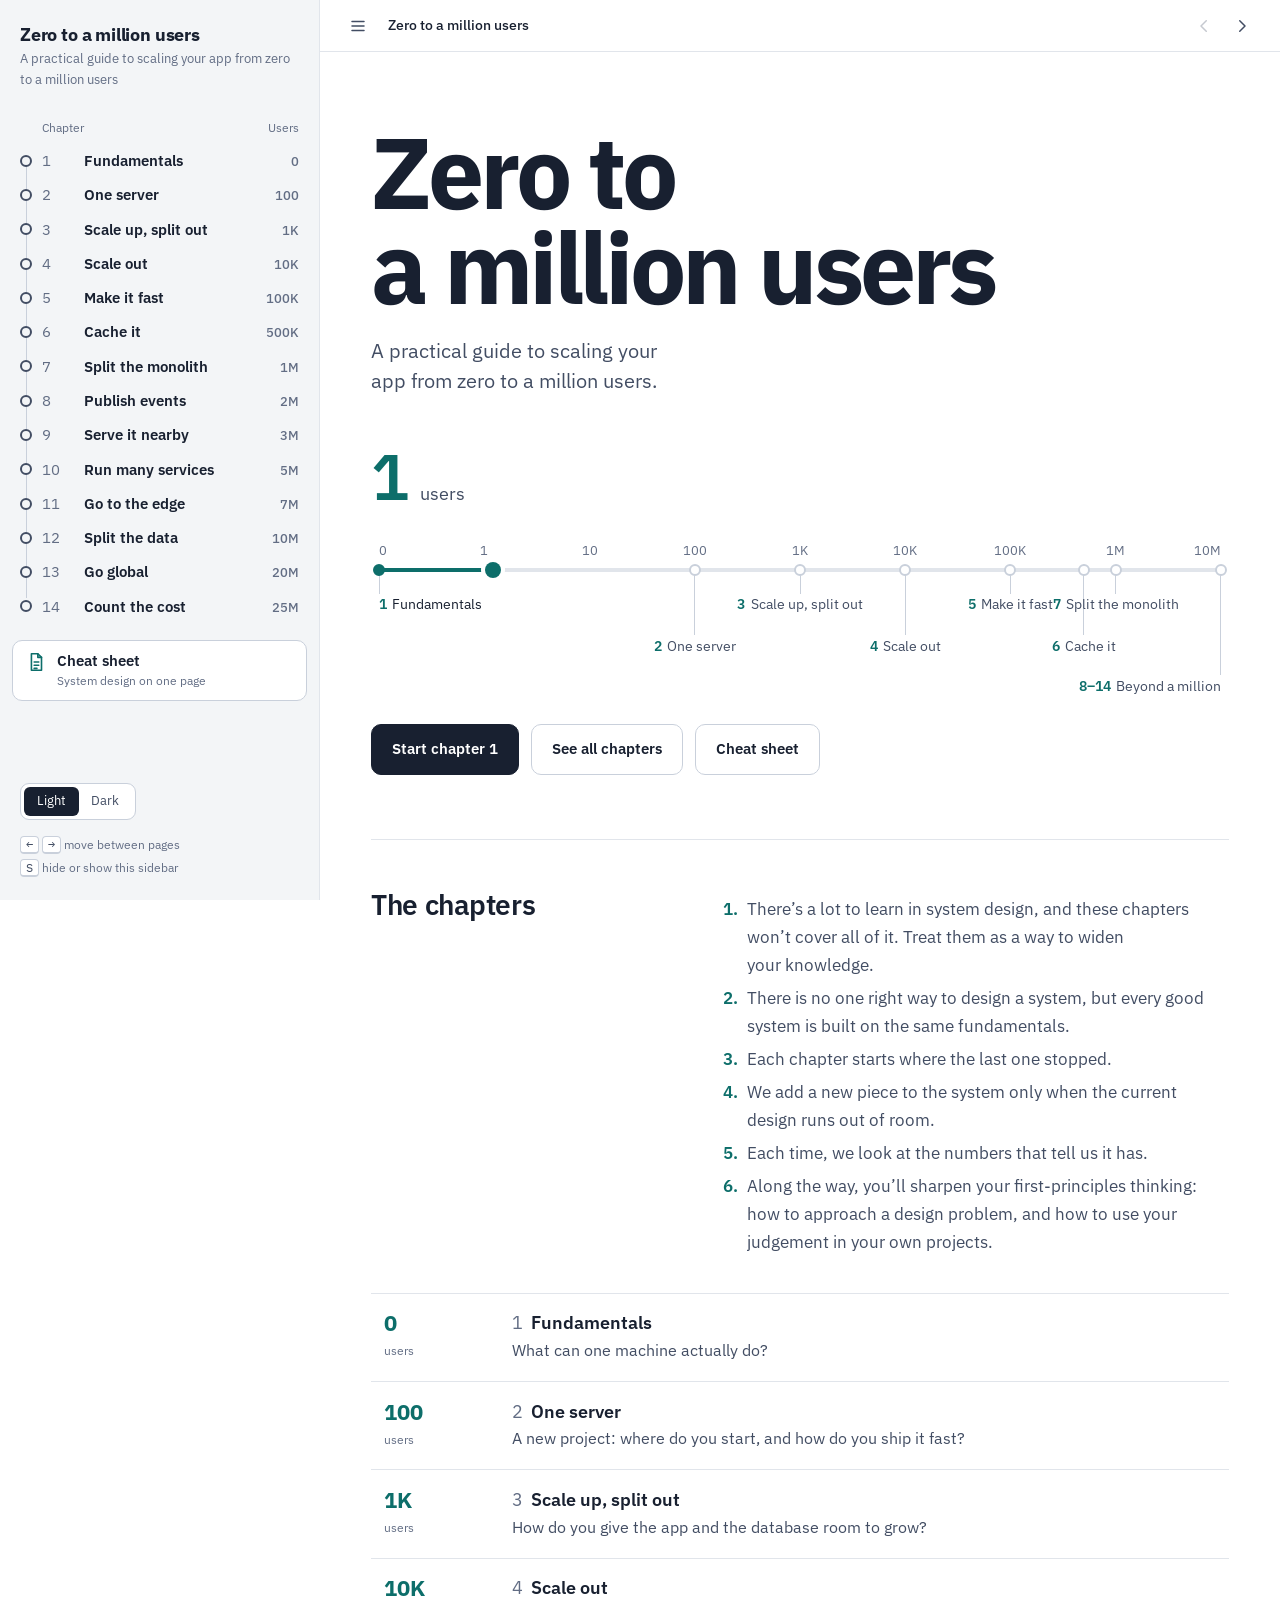
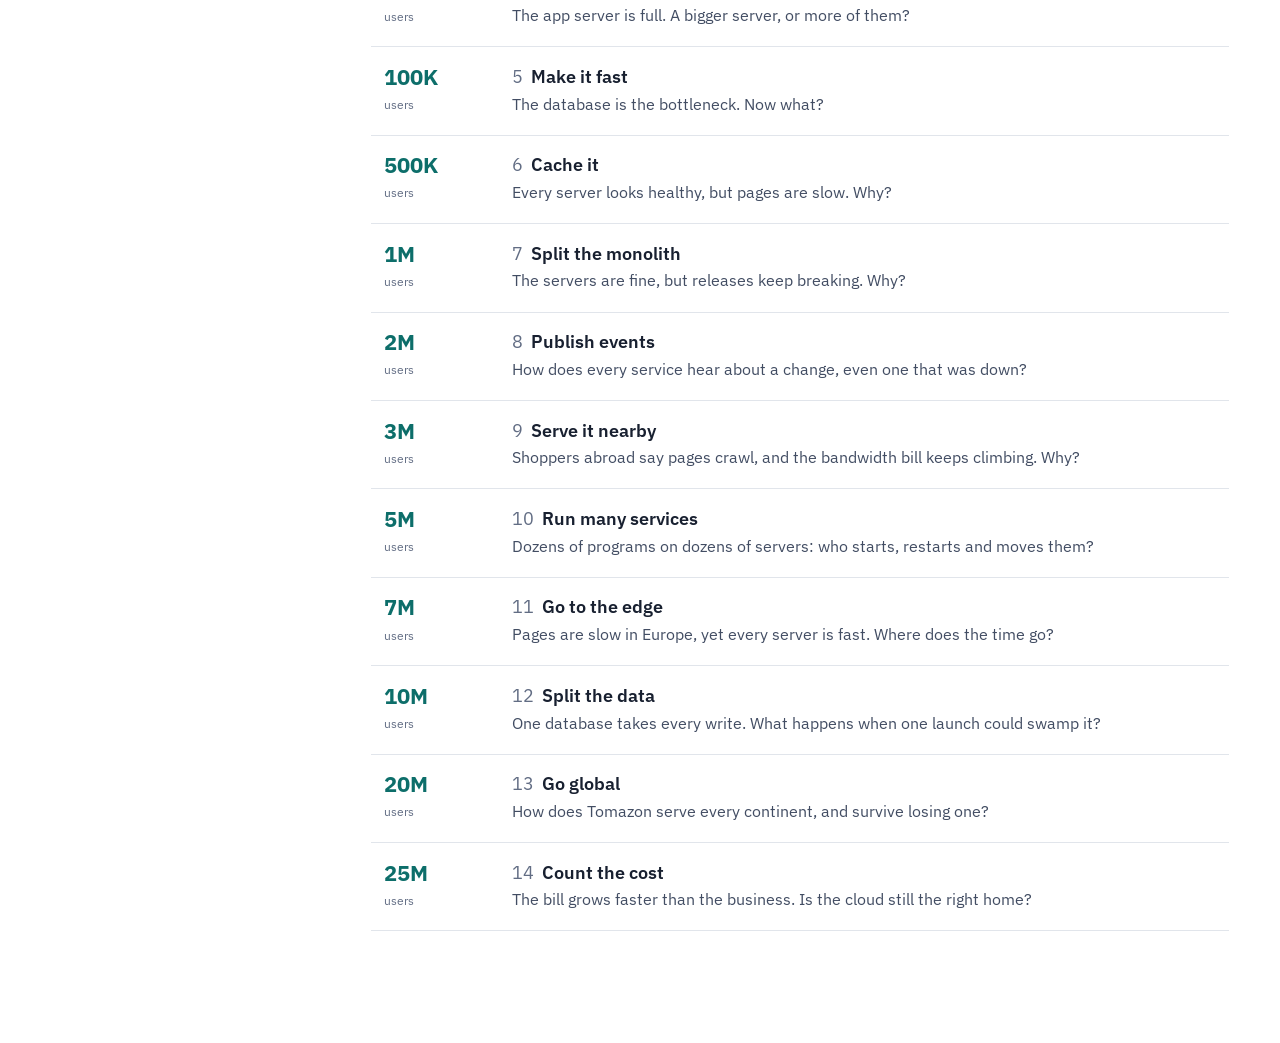
==== commit e46abaf2: "feat: posthog integration" ====
--- a/zero-to-million/index.html
+++ b/zero-to-million/index.html
@@ -12,6 +12,27 @@
     var t = null;
     try { t = localStorage.getItem('ztm-theme'); } catch (e) {}
     document.documentElement.setAttribute('data-theme', t === 'dark' ? 'dark' : 'light');
+  })();
+</script>
+<script>
+  /* Reader analytics with PostHog (see README). Only the published site reports, and only once the
+     key is set, so local copies and forks stay silent. The pages are hash routes (#/1/cpu), which
+     PostHog's own page views can't tell apart, so app.js sends each page view itself. */
+  (function () {
+    var key = 'phc_sKjcyJd65czazd6d6V7CEJPjjW8jrtY3dcZkd5RyUhd8';   /* the project's public key (PostHog > Settings > Project) */
+    if (!key || location.hostname !== 'sk2111.github.io') return;
+    !function(t,e){var o,n,p,r;e.__SV||(window.posthog=e,e._i=[],e.init=function(i,s,a){function g(t,e){var o=e.split(".");2==o.length&&(t=t[o[0]],e=o[1]),t[e]=function(){t.push([e].concat(Array.prototype.slice.call(arguments,0)))}}(p=t.createElement("script")).type="text/javascript",p.crossOrigin="anonymous",p.async=!0,p.src=s.api_host.replace(".i.posthog.com","-assets.i.posthog.com")+"/static/array.js",(r=t.getElementsByTagName("script")[0]).parentNode.insertBefore(p,r);var u=e;for(void 0!==a?u=e[a]=[]:a="posthog",u.people=u.people||[],Object.defineProperty(u,"toString",{configurable:!0,enumerable:!0,writable:!0,value:function(t){var e="posthog";return"posthog"!==a&&(e+="."+a),t||(e+=" (stub)"),e}}),Object.defineProperty(u.people,"toString",{configurable:!0,enumerable:!0,writable:!0,value:function(){return u.toString(1)+".people (stub)"}}),o="init capture register register_once register_for_session unregister unregister_for_session getFeatureFlag getFeatureFlagResult isFeatureEnabled reloadFeatureFlags updateEarlyAccessFeatureEnrollment getEarlyAccessFeatures on onFeatureFlags onSessionId getSurveys getActiveMatchingSurveys renderSurvey canRenderSurvey getNextSurveyStep identify setPersonProperties group resetGroups setPersonPropertiesForFlags resetPersonPropertiesForFlags setGroupPropertiesForFlags resetGroupPropertiesForFlags reset get_distinct_id getGroups get_session_id get_session_replay_url alias set_config startSessionRecording stopSessionRecording sessionRecordingStarted captureException loadToolbar get_property getSessionProperty createPersonProfile opt_in_capturing opt_out_capturing has_opted_in_capturing has_opted_out_capturing clear_opt_in_out_capturing debug".split(" "),n=0;n<o.length;n++)g(u,o[n]);e._i.push([i,s,a])},e.__SV=1)}(document,window.posthog||[]);
+    posthog.init(key, {
+      api_host: 'https://us.i.posthog.com',   /* https://eu.i.posthog.com for a project in PostHog's EU cloud */
+      defaults: '2026-05-30',
+      person_profiles: 'always',              /* new and returning readers need a profile for every reader */
+      capture_pageview: false,                /* app.js sends page views… */
+      capture_pageleave: true,                /* …and the last page still gets its time and scroll when the tab closes */
+      disable_capture_url_hashes: false       /* keep #/1/cpu in the URL: later defaults strip it */
+    });
+    /* Open the site once with ?notrack to stop counting your own visits in that browser; ?track counts them again. */
+    if (/[?&]notrack\b/.test(location.search)) posthog.opt_out_capturing();
+    else if (/[?&]track\b/.test(location.search)) posthog.opt_in_capturing();
   })();
 </script>
 <link rel="preconnect" href="https://fonts.googleapis.com">
